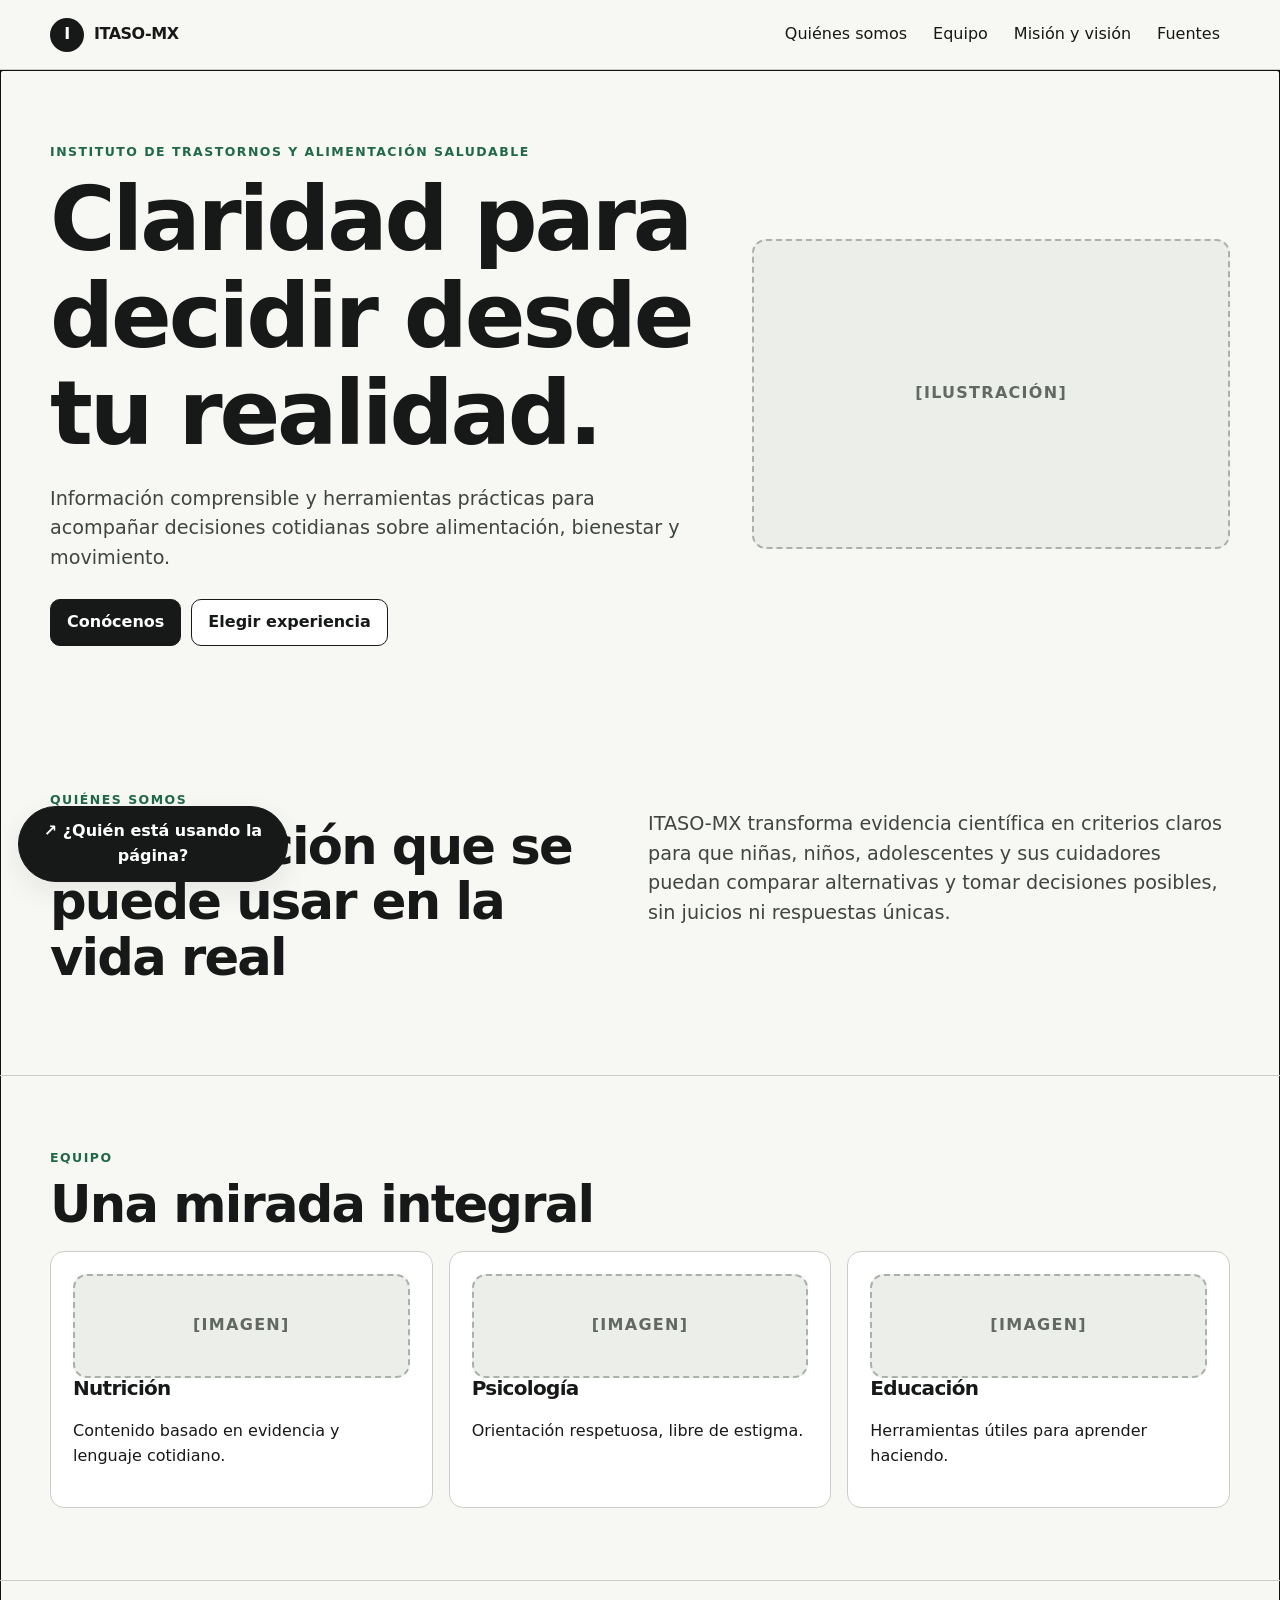
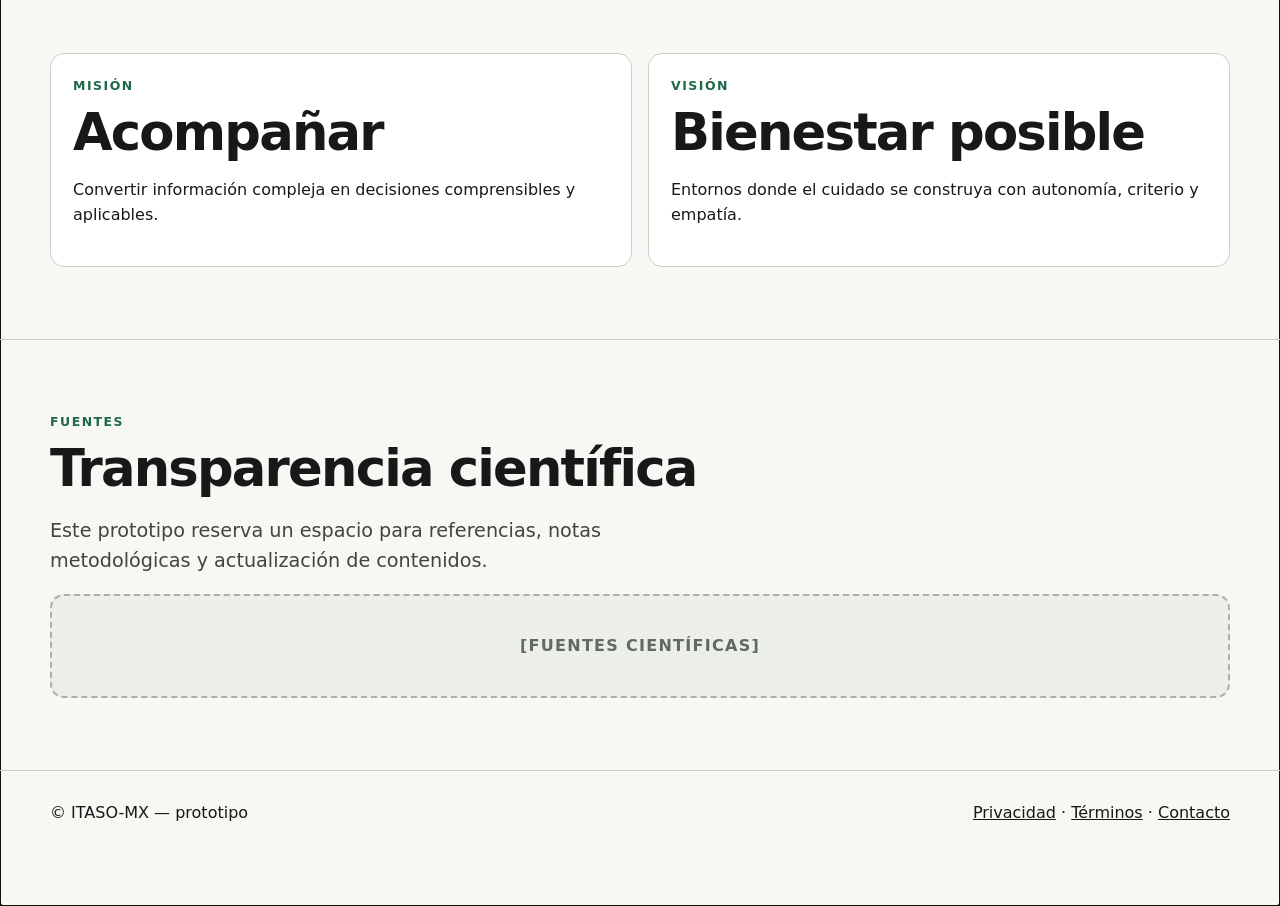
==== index.html @ 1b0219c6 "Add ITASO prototype" ====
<!doctype html>
<html lang="es-MX">
<head>
  <meta charset="utf-8">
  <meta name="viewport" content="width=device-width, initial-scale=1">
  <meta name="description" content="Prototipo funcional ITASO-MX: claridad para decidir desde tu realidad.">
  <title>ITASO-MX | Prototipo funcional</title>
  <link rel="stylesheet" href="css/styles.css">
</head>
<body>
  <a class="skip-link" href="#app">Saltar al contenido</a>
  <header class="site-header">
    <a class="brand" href="#/inicio" aria-label="ITASO-MX, ir al inicio"><span class="brand-mark">I</span> ITASO-MX</a>
    <nav id="global-nav" aria-label="Navegación principal"></nav>
  </header>

  <main id="app" tabindex="-1" aria-live="polite"></main>

  <button id="audience-trigger" class="audience-trigger" type="button">
    <span aria-hidden="true">↗</span> ¿Quién está usando la página?
  </button>

  <div id="audience-modal" class="modal" aria-hidden="true">
    <div class="modal-backdrop" data-close-modal></div>
    <section class="modal-panel" role="dialog" aria-modal="true" aria-labelledby="audience-title">
      <button class="icon-button modal-close" type="button" data-close-modal aria-label="Cerrar">×</button>
      <p class="eyebrow">Elige tu experiencia</p>
      <h2 id="audience-title">¿Quién está usando la página?</h2>
      <p class="muted">Puedes cambiar de perfil en cualquier momento.</p>
      <div class="audience-grid">
        <article class="choice-card">
          <span class="placeholder mini" aria-hidden="true">[PERSONAJE]</span>
          <h3>Niñas, niños y adolescentes</h3>
          <p>Aprende, juega y avanza a tu ritmo.</p>
          <button class="button primary" data-profile="nna" type="button">Entrar</button>
        </article>
        <article class="choice-card">
          <span class="placeholder mini" aria-hidden="true">[IMAGEN]</span>
          <h3>Cuidadores</h3>
          <p>Compara opciones y encuentra criterios útiles.</p>
          <button class="button primary" data-profile="caregiver" type="button">Continuar</button>
        </article>
      </div>
    </section>
  </div>

  <div id="toast-region" class="toast-region" aria-live="assertive" aria-atomic="true"></div>
  <script src="js/data.js"></script>
  <script src="js/storage.js"></script>
  <script src="js/router.js"></script>
  <script src="js/app.js"></script>
</body>
</html>
---- css/styles.css ----
:root {
  --ink: #171918; --muted: #626864; --paper: #f7f7f3; --white: #fff;
  --line: #c9cec9; --soft: #ecefe9; --accent: #1f6848; --accent-soft: #dcecdf;
  --nna: #7554a6; --nna-soft: #ece5f5; --danger: #963c35;
  --radius: 14px; --shadow: 0 10px 28px rgba(23,25,24,.08); --max: 1180px;
}
* { box-sizing: border-box; }
html { scroll-behavior: smooth; }
body { margin: 0; color: var(--ink); background: var(--paper); font: 16px/1.55 system-ui, -apple-system, BlinkMacSystemFont, "Segoe UI", sans-serif; }
button, input, select { font: inherit; }
button, a { -webkit-tap-highlight-color: transparent; }
a { color: inherit; }
button:focus-visible, a:focus-visible, input:focus-visible, select:focus-visible { outline: 3px solid #ffbf47; outline-offset: 3px; }
.skip-link { position: fixed; z-index: 100; top: 8px; left: 8px; padding: 10px; background: var(--ink); color: white; transform: translateY(-150%); }
.skip-link:focus { transform: none; }
.site-header { position: sticky; top: 0; z-index: 30; display: flex; align-items: center; justify-content: space-between; gap: 18px; min-height: 70px; padding: 10px max(24px, calc((100% - var(--max))/2)); background: rgba(247,247,243,.96); border-bottom: 1px solid var(--line); }
.brand { display: inline-flex; gap: 10px; align-items: center; font-weight: 850; text-decoration: none; letter-spacing: -.03em; }
.brand-mark { display: grid; place-items: center; width: 34px; height: 34px; background: var(--ink); color: white; border-radius: 50%; }
nav { display: flex; flex-wrap: wrap; align-items: center; justify-content: flex-end; gap: 6px; }
nav a, nav button { border: 0; background: transparent; padding: 8px 10px; border-radius: 8px; text-decoration: none; cursor: pointer; }
nav a:hover, nav button:hover { background: var(--soft); }
main { min-height: calc(100vh - 70px); }
.page { animation: enter .22s ease-out both; }
.container { width: min(calc(100% - 40px), var(--max)); margin-inline: auto; }
.narrow { width: min(calc(100% - 40px), 780px); margin-inline: auto; }
.section { padding: 72px 0; border-bottom: 1px solid var(--line); }
.section.compact { padding: 34px 0; }
.hero { display: grid; grid-template-columns: 1.15fr .85fr; gap: 56px; align-items: center; min-height: 610px; padding: 72px 0; }
.eyebrow { margin: 0 0 10px; color: var(--accent); font-size: .78rem; font-weight: 800; letter-spacing: .12em; text-transform: uppercase; }
h1, h2, h3 { margin-top: 0; line-height: 1.08; letter-spacing: -.035em; }
h1 { margin-bottom: 22px; font-size: clamp(2.65rem, 7vw, 5.6rem); }
h2 { margin-bottom: 18px; font-size: clamp(2rem, 4vw, 3.25rem); }
h3 { font-size: 1.25rem; }
.lead { max-width: 680px; color: #3f4541; font-size: 1.2rem; }
.muted { color: var(--muted); }
.button-row { display: flex; flex-wrap: wrap; gap: 10px; margin-top: 26px; }
.button { display: inline-flex; min-height: 44px; align-items: center; justify-content: center; gap: 8px; padding: 10px 16px; border: 1px solid var(--ink); border-radius: 10px; background: var(--white); color: var(--ink); font-weight: 750; text-decoration: none; cursor: pointer; transition: transform .18s ease, border-color .18s ease, background .18s ease; }
.button:hover { transform: translateY(-2px); }
.button.primary { background: var(--ink); color: white; }
.button.accent { border-color: var(--accent); background: var(--accent); color: white; }
.button.danger { color: var(--danger); border-color: var(--danger); }
.placeholder { display: grid; min-height: 310px; place-items: center; padding: 20px; border: 2px dashed #aab0aa; border-radius: var(--radius); background: var(--soft); color: var(--muted); font-weight: 800; letter-spacing: .08em; }
.placeholder.mini { min-height: 104px; }
.grid { display: grid; grid-template-columns: repeat(3, 1fr); gap: 16px; }
.grid.two { grid-template-columns: repeat(2, 1fr); }
.grid.four { grid-template-columns: repeat(4, 1fr); }
.card, .choice-card { padding: 22px; border: 1px solid var(--line); border-radius: var(--radius); background: var(--white); transition: transform .2s ease, border-color .2s ease; }
.card:hover, .choice-card:hover { transform: translateY(-3px); border-color: var(--ink); }
.action-card { min-height: 170px; text-align: left; cursor: pointer; }
.action-card .arrow { display: block; margin-top: 28px; font-size: 1.4rem; }
.choice-card.selected { border: 2px solid var(--accent); background: var(--accent-soft); animation: select .24s ease; }
.choice-card.selected::after { content: "✓ Seleccionado"; display: block; margin-top: 12px; color: var(--accent); font-weight: 800; }
.nna-shell { --accent: var(--nna); --accent-soft: var(--nna-soft); }
.page-head { padding: 52px 0 24px; }
.breadcrumb { margin: 0 0 18px; color: var(--muted); font-size: .92rem; }
.progress { height: 10px; overflow: hidden; border-radius: 999px; background: var(--soft); }
.progress > span { display: block; height: 100%; background: var(--accent); transition: width .3s ease; }
.form-group { margin: 24px 0; }
.form-group > label, .form-label { display: block; margin-bottom: 8px; font-weight: 800; }
input[type="text"], select { width: 100%; min-height: 48px; padding: 10px 12px; border: 1px solid #969d97; border-radius: 8px; background: white; }
.option-grid { display: grid; grid-template-columns: repeat(4, 1fr); gap: 10px; }
.option { min-height: 64px; padding: 12px; border: 1px solid var(--line); border-radius: 10px; background: white; cursor: pointer; }
.option[aria-pressed="true"] { border: 2px solid var(--accent); background: var(--accent-soft); font-weight: 800; animation: select .24s ease; }
.check-list { display: grid; gap: 10px; }
.check { display: flex; gap: 10px; align-items: center; padding: 12px; border: 1px solid var(--line); border-radius: 9px; background: white; }
.split { display: grid; grid-template-columns: 1fr auto 1fr; gap: 18px; align-items: end; }
.versus { padding-bottom: 15px; font-weight: 900; }
.table-wrap { overflow-x: auto; margin-top: 24px; }
table { width: 100%; border-collapse: collapse; background: white; }
th, td { padding: 14px; border: 1px solid var(--line); text-align: left; }
th { background: var(--soft); }
.result { margin-top: 26px; padding: 22px; border-left: 5px solid var(--accent); background: var(--accent-soft); }
.tag { display: inline-block; margin: 0 5px 5px 0; padding: 4px 8px; border-radius: 999px; background: var(--soft); font-size: .82rem; }
.site-footer { display: flex; flex-wrap: wrap; justify-content: space-between; gap: 16px; padding: 30px 0 80px; }
.audience-trigger { position: fixed; z-index: 25; bottom: 18px; left: 18px; max-width: 270px; padding: 12px 16px; border: 1px solid var(--ink); border-radius: 999px; background: var(--ink); color: white; font-weight: 800; cursor: pointer; animation: float 3.4s ease-in-out infinite; box-shadow: var(--shadow); }
.modal { position: fixed; z-index: 80; inset: 0; display: none; place-items: center; padding: 20px; }
.modal.open { display: grid; animation: fade .18s ease both; }
.modal.closing { display: grid; animation: fade .18s reverse both; }
.modal-backdrop { position: absolute; inset: 0; background: rgba(10,12,11,.64); }
.modal-panel { position: relative; width: min(760px, 100%); max-height: 90vh; overflow-y: auto; padding: 34px; border-radius: 18px; background: var(--paper); box-shadow: var(--shadow); animation: modal-in .22s ease both; }
.modal-close { position: absolute; top: 14px; right: 14px; }
.icon-button { width: 42px; height: 42px; border: 1px solid var(--line); border-radius: 50%; background: white; font-size: 1.6rem; cursor: pointer; }
.audience-grid { display: grid; grid-template-columns: 1fr 1fr; gap: 16px; margin-top: 24px; }
.toast-region { position: fixed; z-index: 100; right: 18px; bottom: 18px; display: grid; gap: 8px; width: min(360px, calc(100% - 36px)); }
.toast { padding: 16px 18px; border: 1px solid var(--ink); border-radius: 12px; background: var(--ink); color: white; box-shadow: var(--shadow); animation: toast-in .35s ease both; }
.empty { padding: 34px; border: 1px dashed var(--line); border-radius: var(--radius); text-align: center; }
.sound-toggle { white-space: nowrap; }
@keyframes enter { from { opacity: 0; transform: translateY(8px); } }
@keyframes fade { from { opacity: 0; } to { opacity: 1; } }
@keyframes modal-in { from { opacity: 0; transform: scale(.97) translateY(8px); } }
@keyframes float { 50% { transform: translateY(-4px); } }
@keyframes select { 50% { transform: scale(1.025); } }
@keyframes toast-in { from { opacity: 0; transform: scale(.96) translateY(8px); } }
@media (max-width: 820px) {
  .site-header { align-items: flex-start; padding-inline: 20px; }
  nav { font-size: .9rem; }
  .hero { grid-template-columns: 1fr; gap: 26px; min-height: auto; }
  .grid, .grid.four { grid-template-columns: repeat(2, 1fr); }
  .option-grid { grid-template-columns: repeat(2, 1fr); }
}
@media (max-width: 560px) {
  .site-header { position: static; display: block; }
  nav { justify-content: flex-start; margin-top: 8px; }
  .section { padding: 48px 0; }
  .grid, .grid.two, .grid.four, .audience-grid, .option-grid, .split { grid-template-columns: 1fr; }
  .versus { padding: 0; text-align: center; }
  .modal-panel { padding: 28px 20px; }
  .audience-trigger { right: 14px; bottom: 14px; left: 14px; max-width: none; }
  h1 { font-size: 2.7rem; }
}
@media (prefers-reduced-motion: reduce) {
  html { scroll-behavior: auto; }
  *, *::before, *::after { animation-duration: .01ms !important; animation-iteration-count: 1 !important; transition-duration: .01ms !important; }
}
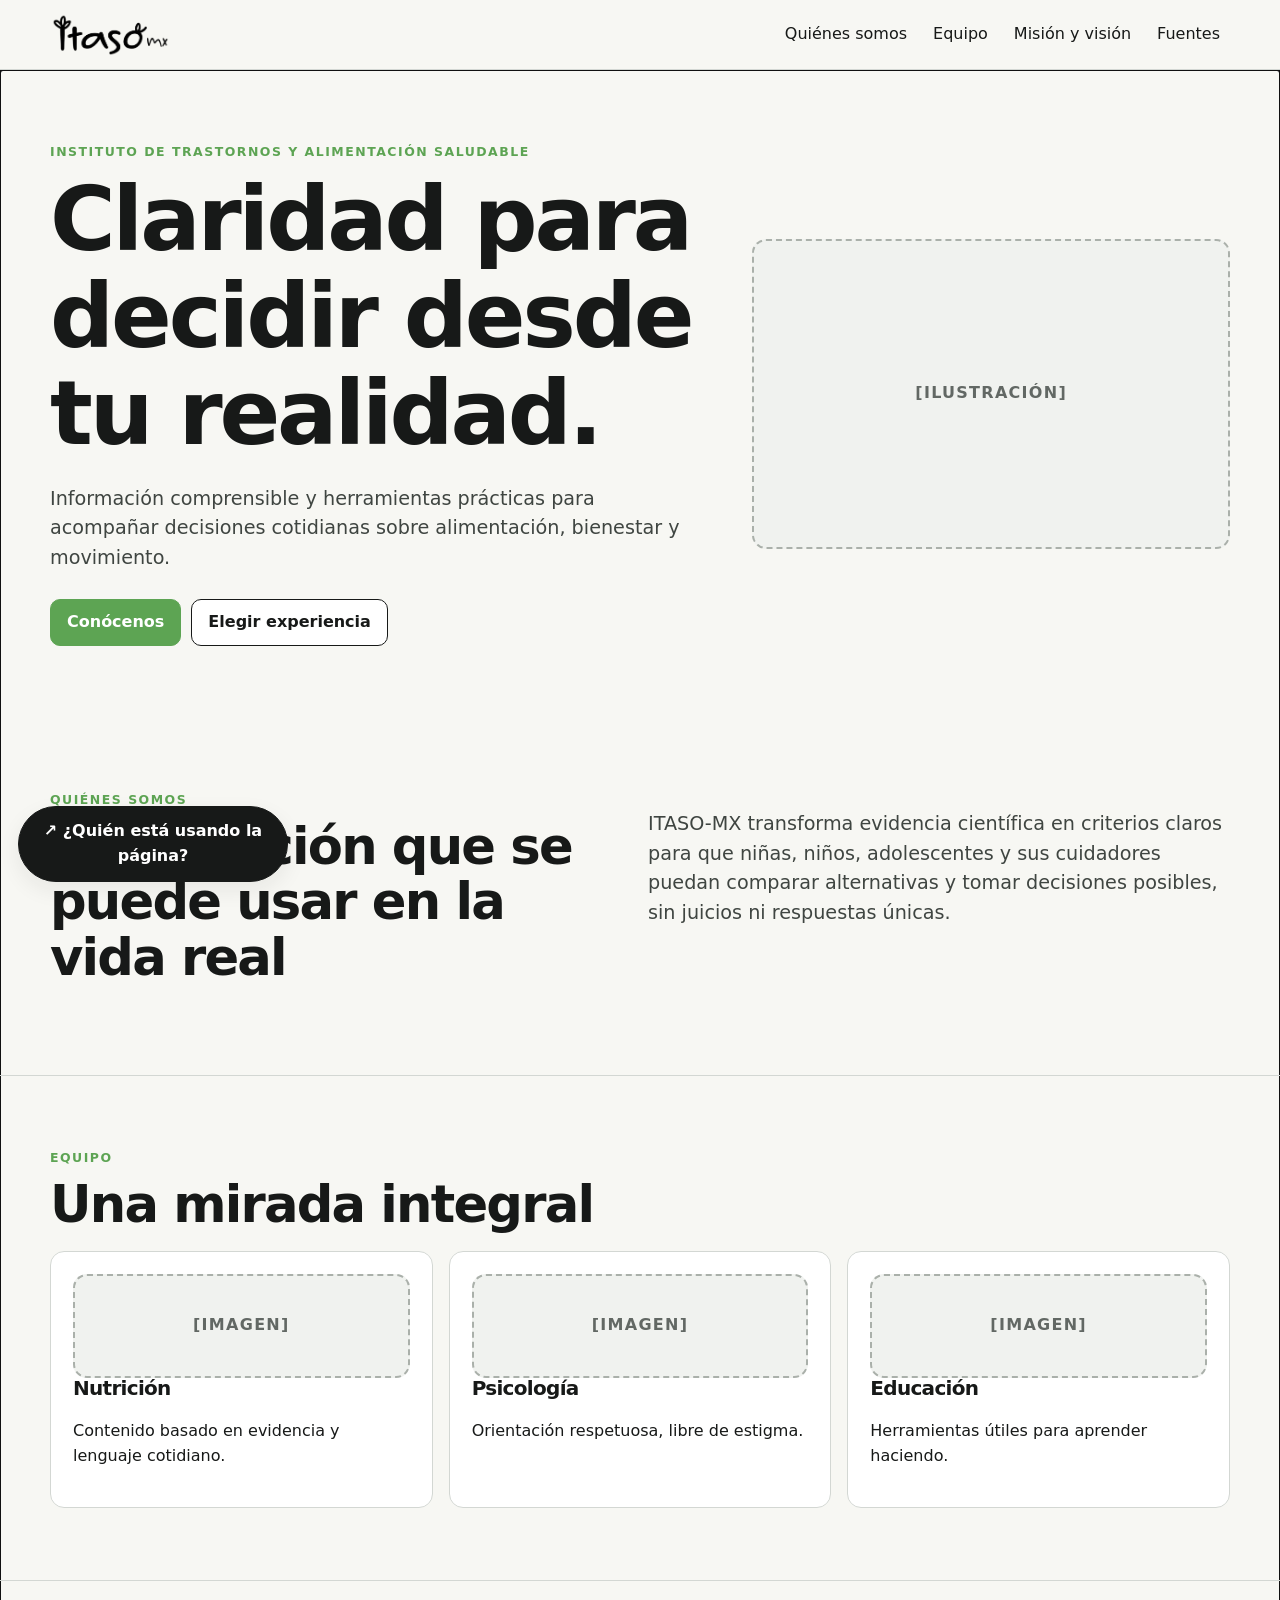
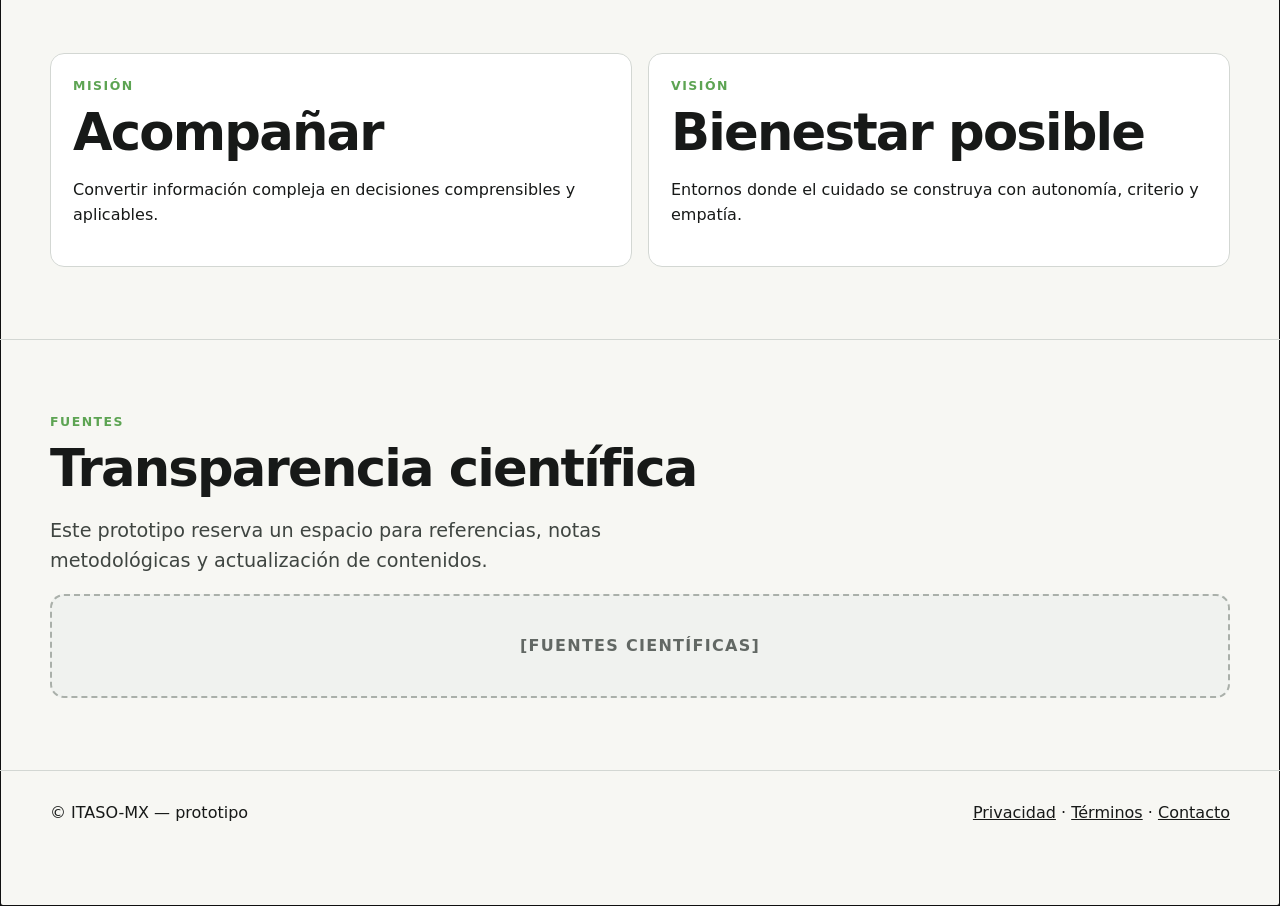
==== commit cbadc504: "Update ITASO prototype interface" ====
--- a/index.html
+++ b/index.html
@@ -10,7 +10,9 @@
 <body>
   <a class="skip-link" href="#app">Saltar al contenido</a>
   <header class="site-header">
-    <a class="brand" href="#/inicio" aria-label="ITASO-MX, ir al inicio"><span class="brand-mark">I</span> ITASO-MX</a>
+    <a class="brand" href="#/inicio" aria-label="ITASO-MX, ir al inicio">
+      <img class="brand-logo" src="logos/itaso-byw.png" alt="ITASO-MX">
+    </a>
     <nav id="global-nav" aria-label="Navegación principal"></nav>
   </header>
 
--- a/css/styles.css
+++ b/css/styles.css
@@ -1,8 +1,15 @@
 :root {
   --ink: #171918; --muted: #626864; --paper: #f7f7f3; --white: #fff;
-  --line: #c9cec9; --soft: #ecefe9; --accent: #1f6848; --accent-soft: #dcecdf;
-  --nna: #7554a6; --nna-soft: #ece5f5; --danger: #963c35;
-  --radius: 14px; --shadow: 0 10px 28px rgba(23,25,24,.08); --max: 1180px;
+  --line: #d3d7d3; --soft: #f0f2ef;
+  --itaso-orange: #E3A954; --itaso-orange-soft: #fcf7ee;
+  --itaso-green: #5DA453; --itaso-green-soft: #f1f8f0;
+  --itaso-blue: #66B8E6; --itaso-blue-soft: #f1f9fd;
+  --itaso-yellow: #F4D84F; --itaso-yellow-soft: #fffced;
+  --itaso-red: #AD343E; --itaso-red-soft: #fbf1f2;
+  --itaso-light-green: #98BB4F; --itaso-light-green-soft: #f6f9ee;
+  --accent: var(--itaso-green); --accent-soft: var(--itaso-green-soft);
+  --nna: var(--itaso-blue); --nna-soft: var(--itaso-blue-soft); --danger: var(--itaso-red);
+  --radius: 14px; --shadow: 0 8px 22px rgba(23,25,24,.07); --max: 1180px;
 }
 * { box-sizing: border-box; }
 html { scroll-behavior: smooth; }
@@ -10,15 +17,15 @@
 button, input, select { font: inherit; }
 button, a { -webkit-tap-highlight-color: transparent; }
 a { color: inherit; }
-button:focus-visible, a:focus-visible, input:focus-visible, select:focus-visible { outline: 3px solid #ffbf47; outline-offset: 3px; }
+button:focus-visible, a:focus-visible, input:focus-visible, select:focus-visible { outline: 3px solid var(--itaso-yellow); outline-offset: 3px; }
 .skip-link { position: fixed; z-index: 100; top: 8px; left: 8px; padding: 10px; background: var(--ink); color: white; transform: translateY(-150%); }
 .skip-link:focus { transform: none; }
 .site-header { position: sticky; top: 0; z-index: 30; display: flex; align-items: center; justify-content: space-between; gap: 18px; min-height: 70px; padding: 10px max(24px, calc((100% - var(--max))/2)); background: rgba(247,247,243,.96); border-bottom: 1px solid var(--line); }
-.brand { display: inline-flex; gap: 10px; align-items: center; font-weight: 850; text-decoration: none; letter-spacing: -.03em; }
-.brand-mark { display: grid; place-items: center; width: 34px; height: 34px; background: var(--ink); color: white; border-radius: 50%; }
+.brand { display: inline-flex; align-items: center; text-decoration: none; }
+.brand-logo { display: block; width: clamp(112px, 11vw, 154px); height: 46px; object-fit: contain; object-position: left center; }
 nav { display: flex; flex-wrap: wrap; align-items: center; justify-content: flex-end; gap: 6px; }
 nav a, nav button { border: 0; background: transparent; padding: 8px 10px; border-radius: 8px; text-decoration: none; cursor: pointer; }
-nav a:hover, nav button:hover { background: var(--soft); }
+nav a:hover, nav button:hover { background: var(--itaso-green-soft); color: #32632d; }
 main { min-height: calc(100vh - 70px); }
 .page { animation: enter .22s ease-out both; }
 .container { width: min(calc(100% - 40px), var(--max)); margin-inline: auto; }
@@ -35,8 +42,9 @@
 .muted { color: var(--muted); }
 .button-row { display: flex; flex-wrap: wrap; gap: 10px; margin-top: 26px; }
 .button { display: inline-flex; min-height: 44px; align-items: center; justify-content: center; gap: 8px; padding: 10px 16px; border: 1px solid var(--ink); border-radius: 10px; background: var(--white); color: var(--ink); font-weight: 750; text-decoration: none; cursor: pointer; transition: transform .18s ease, border-color .18s ease, background .18s ease; }
-.button:hover { transform: translateY(-2px); }
-.button.primary { background: var(--ink); color: white; }
+.button:hover { transform: translateY(-2px); border-color: var(--itaso-green); background: var(--itaso-green-soft); }
+.button.primary { border-color: var(--itaso-green); background: var(--itaso-green); color: white; }
+.button.primary:hover { border-color: #498842; background: #498842; }
 .button.accent { border-color: var(--accent); background: var(--accent); color: white; }
 .button.danger { color: var(--danger); border-color: var(--danger); }
 .placeholder { display: grid; min-height: 310px; place-items: center; padding: 20px; border: 2px dashed #aab0aa; border-radius: var(--radius); background: var(--soft); color: var(--muted); font-weight: 800; letter-spacing: .08em; }
@@ -44,13 +52,17 @@
 .grid { display: grid; grid-template-columns: repeat(3, 1fr); gap: 16px; }
 .grid.two { grid-template-columns: repeat(2, 1fr); }
 .grid.four { grid-template-columns: repeat(4, 1fr); }
-.card, .choice-card { padding: 22px; border: 1px solid var(--line); border-radius: var(--radius); background: var(--white); transition: transform .2s ease, border-color .2s ease; }
-.card:hover, .choice-card:hover { transform: translateY(-3px); border-color: var(--ink); }
+.card, .choice-card { padding: 22px; border: 1px solid var(--line); border-radius: var(--radius); background: var(--white); transition: transform .2s ease, border-color .2s ease, background .2s ease; }
+.card:hover, .choice-card:hover { transform: translateY(-2px); border-color: var(--itaso-green); background: var(--itaso-green-soft); }
 .action-card { min-height: 170px; text-align: left; cursor: pointer; }
 .action-card .arrow { display: block; margin-top: 28px; font-size: 1.4rem; }
 .choice-card.selected { border: 2px solid var(--accent); background: var(--accent-soft); animation: select .24s ease; }
 .choice-card.selected::after { content: "✓ Seleccionado"; display: block; margin-top: 12px; color: var(--accent); font-weight: 800; }
 .nna-shell { --accent: var(--nna); --accent-soft: var(--nna-soft); }
+.nna-shell .card:hover { border-color: var(--itaso-blue); background: var(--itaso-blue-soft); }
+.nna-shell .action-card:hover .arrow { color: #287eae; }
+.nna-shell .button.primary { border-color: #318bbd; background: #318bbd; }
+.nna-shell .button.primary:hover { border-color: #216f99; background: #216f99; }
 .page-head { padding: 52px 0 24px; }
 .breadcrumb { margin: 0 0 18px; color: var(--muted); font-size: .92rem; }
 .progress { height: 10px; overflow: hidden; border-radius: 999px; background: var(--soft); }
@@ -59,8 +71,10 @@
 .form-group > label, .form-label { display: block; margin-bottom: 8px; font-weight: 800; }
 input[type="text"], select { width: 100%; min-height: 48px; padding: 10px 12px; border: 1px solid #969d97; border-radius: 8px; background: white; }
 .option-grid { display: grid; grid-template-columns: repeat(4, 1fr); gap: 10px; }
-.option { min-height: 64px; padding: 12px; border: 1px solid var(--line); border-radius: 10px; background: white; cursor: pointer; }
+.option { position: relative; min-height: 64px; padding: 12px; border: 1px solid var(--line); border-radius: 10px; background: white; cursor: pointer; transition: transform .18s ease, border-color .18s ease, background .18s ease; }
+.option:hover { transform: translateY(-2px); border-color: var(--accent); background: var(--accent-soft); }
 .option[aria-pressed="true"] { border: 2px solid var(--accent); background: var(--accent-soft); font-weight: 800; animation: select .24s ease; }
+.option[aria-pressed="true"]::after { content: "✓"; position: absolute; top: 6px; right: 8px; color: #287e2e; font-weight: 900; }
 .check-list { display: grid; gap: 10px; }
 .check { display: flex; gap: 10px; align-items: center; padding: 12px; border: 1px solid var(--line); border-radius: 9px; background: white; }
 .split { display: grid; grid-template-columns: 1fr auto 1fr; gap: 18px; align-items: end; }
@@ -85,6 +99,58 @@
 .toast { padding: 16px 18px; border: 1px solid var(--ink); border-radius: 12px; background: var(--ink); color: white; box-shadow: var(--shadow); animation: toast-in .35s ease both; }
 .empty { padding: 34px; border: 1px dashed var(--line); border-radius: var(--radius); text-align: center; }
 .sound-toggle { white-space: nowrap; }
+.avatar-editor { display: grid; grid-template-columns: minmax(360px, .9fr) minmax(480px, 1.1fr); gap: 24px; align-items: start; }
+.avatar-stage, .avatar-controls { border: 1px solid var(--line); border-radius: 18px; background: var(--white); }
+.avatar-stage { position: sticky; top: 94px; min-height: 620px; padding: 26px; }
+.avatar-controls { padding: 28px; }
+.avatar-stage-head { display: flex; justify-content: space-between; gap: 12px; align-items: start; }
+.live-badge { padding: 6px 10px; border-radius: 999px; background: var(--itaso-blue-soft); color: #287eae; font-size: .78rem; font-weight: 800; }
+.avatar-preview { display: grid; min-height: 430px; place-items: center; margin-top: 14px; overflow: hidden; border: 1px dashed var(--line); border-radius: 16px; background: #fbfcfb; }
+.avatar-svg { width: min(90%, 390px); height: auto; overflow: visible; filter: drop-shadow(0 5px 5px rgba(23,25,24,.08)); }
+.avatar-body { stroke: #27232a; stroke-width: 5; }
+.avatar-svg.color-green .avatar-body { fill: var(--itaso-green); }
+.avatar-svg.color-blue .avatar-body { fill: var(--itaso-blue); }
+.avatar-svg.color-yellow .avatar-body { fill: var(--itaso-yellow); }
+.avatar-svg.color-red .avatar-body { fill: var(--itaso-red); }
+.avatar-svg.color-orange .avatar-body { fill: var(--itaso-orange); }
+.avatar-eyes { fill: #252127; stroke: #252127; }
+.avatar-eyes .eye-glint { fill: white; stroke: none; }
+.avatar-mouth { fill: none; stroke: #252127; stroke-width: 6; stroke-linecap: round; stroke-linejoin: round; }
+.avatar-limbs { fill: white; stroke: #27232a; stroke-width: 6; stroke-linecap: round; stroke-linejoin: round; }
+.avatar-accessory, .avatar-back { fill: var(--itaso-orange); stroke: #27232a; stroke-width: 5; stroke-linecap: round; stroke-linejoin: round; }
+.avatar-accessory .outline-only, .avatar-accessory.accessory-glasses { fill: none; }
+.avatar-hint { margin: 14px 0 0; color: var(--muted); text-align: center; font-size: .9rem; }
+.avatar-tabs { display: grid; grid-template-columns: repeat(3, 1fr); gap: 8px; margin: 20px 0 16px; }
+.avatar-tab { min-height: 46px; padding: 9px; border: 1px solid var(--line); border-radius: 9px; background: white; color: var(--ink); font-weight: 800; cursor: pointer; transition: transform .18s ease, border-color .18s ease, background .18s ease, color .18s ease; }
+.avatar-tab[data-avatar-category="body"] { --category: var(--itaso-blue); --category-soft: var(--itaso-blue-soft); }
+.avatar-tab[data-avatar-category="color"] { --category: var(--itaso-yellow); --category-soft: var(--itaso-yellow-soft); }
+.avatar-tab[data-avatar-category="eyes"] { --category: var(--itaso-green); --category-soft: var(--itaso-green-soft); }
+.avatar-tab[data-avatar-category="expression"] { --category: var(--itaso-orange); --category-soft: var(--itaso-orange-soft); }
+.avatar-tab[data-avatar-category="accessory"] { --category: var(--itaso-red); --category-soft: var(--itaso-red-soft); }
+.avatar-tab:hover { transform: translateY(-2px); border-color: var(--category); background: var(--category-soft); }
+.avatar-tab[aria-selected="true"] { border: 2px solid var(--category); background: var(--category-soft); color: var(--ink); }
+.avatar-option-panels { min-height: 210px; padding: 14px; border: 1px solid var(--line); border-radius: 12px; background: #faf9fa; }
+.avatar-options { --category: var(--itaso-blue); --category-soft: var(--itaso-blue-soft); display: grid; grid-template-columns: repeat(3, 1fr); gap: 10px; }
+.avatar-options[data-avatar-panel="color"] { --category: var(--itaso-yellow); --category-soft: var(--itaso-yellow-soft); }
+.avatar-options[data-avatar-panel="eyes"] { --category: var(--itaso-green); --category-soft: var(--itaso-green-soft); }
+.avatar-options[data-avatar-panel="expression"] { --category: var(--itaso-orange); --category-soft: var(--itaso-orange-soft); }
+.avatar-options[data-avatar-panel="accessory"] { --category: var(--itaso-red); --category-soft: var(--itaso-red-soft); }
+.avatar-options[hidden] { display: none; }
+.avatar-option { position: relative; display: grid; min-height: 82px; place-items: center; gap: 5px; padding: 10px; border: 1px solid var(--line); border-radius: 10px; background: white; color: var(--ink); cursor: pointer; transition: transform .18s ease, border-color .18s ease, background .18s ease; }
+.avatar-option:hover { transform: translateY(-2px); border-color: var(--category); background: var(--category-soft); }
+.avatar-option[aria-pressed="true"] { border: 2px solid var(--category); background: var(--category-soft); color: var(--ink); font-weight: 800; animation: select .22s ease; }
+.avatar-option[aria-pressed="true"]::after { content: "✓"; position: absolute; top: 5px; right: 7px; color: #26372a; font-weight: 900; }
+.option-symbol { display: grid; min-width: 42px; min-height: 30px; place-items: center; font-size: 1.2rem; font-weight: 900; }
+.color-options { grid-template-columns: repeat(5, 1fr); }
+.color-swatch { width: 34px; height: 34px; border: 2px solid #373239; border-radius: 50%; }
+.swatch-green { background: var(--itaso-green); } .swatch-blue { background: var(--itaso-blue); } .swatch-yellow { background: var(--itaso-yellow); } .swatch-red { background: var(--itaso-red); } .swatch-orange { background: var(--itaso-orange); }
+.avatar-details { margin-top: 20px; padding-top: 4px; border-top: 1px solid var(--line); }
+.age-options { display: grid; grid-template-columns: repeat(2, 1fr); gap: 10px; }
+.requirements { min-height: 24px; color: var(--muted); font-size: .88rem; }
+.create-character { width: 100%; min-height: 52px; }
+.create-character:disabled { border-color: #aaa; background: #d5d7d5; color: #6c716d; cursor: not-allowed; transform: none; }
+.avatar-updated { animation: avatar-pop .22s ease; }
+@keyframes avatar-pop { 50% { transform: scale(1.018); } }
 @keyframes enter { from { opacity: 0; transform: translateY(8px); } }
 @keyframes fade { from { opacity: 0; } to { opacity: 1; } }
 @keyframes modal-in { from { opacity: 0; transform: scale(.97) translateY(8px); } }
@@ -97,6 +163,9 @@
   .hero { grid-template-columns: 1fr; gap: 26px; min-height: auto; }
   .grid, .grid.four { grid-template-columns: repeat(2, 1fr); }
   .option-grid { grid-template-columns: repeat(2, 1fr); }
+  .avatar-editor { grid-template-columns: 1fr; }
+  .avatar-stage { position: static; min-height: 0; }
+  .avatar-preview { min-height: 360px; }
 }
 @media (max-width: 560px) {
   .site-header { position: static; display: block; }
@@ -107,6 +176,11 @@
   .modal-panel { padding: 28px 20px; }
   .audience-trigger { right: 14px; bottom: 14px; left: 14px; max-width: none; }
   h1 { font-size: 2.7rem; }
+  .avatar-stage, .avatar-controls { padding: 20px; }
+  .avatar-tabs { grid-template-columns: repeat(2, 1fr); }
+  .avatar-options, .color-options { grid-template-columns: repeat(2, 1fr); }
+  .avatar-option-panels { min-height: 280px; }
+  .avatar-preview { min-height: 320px; }
 }
 @media (prefers-reduced-motion: reduce) {
   html { scroll-behavior: auto; }
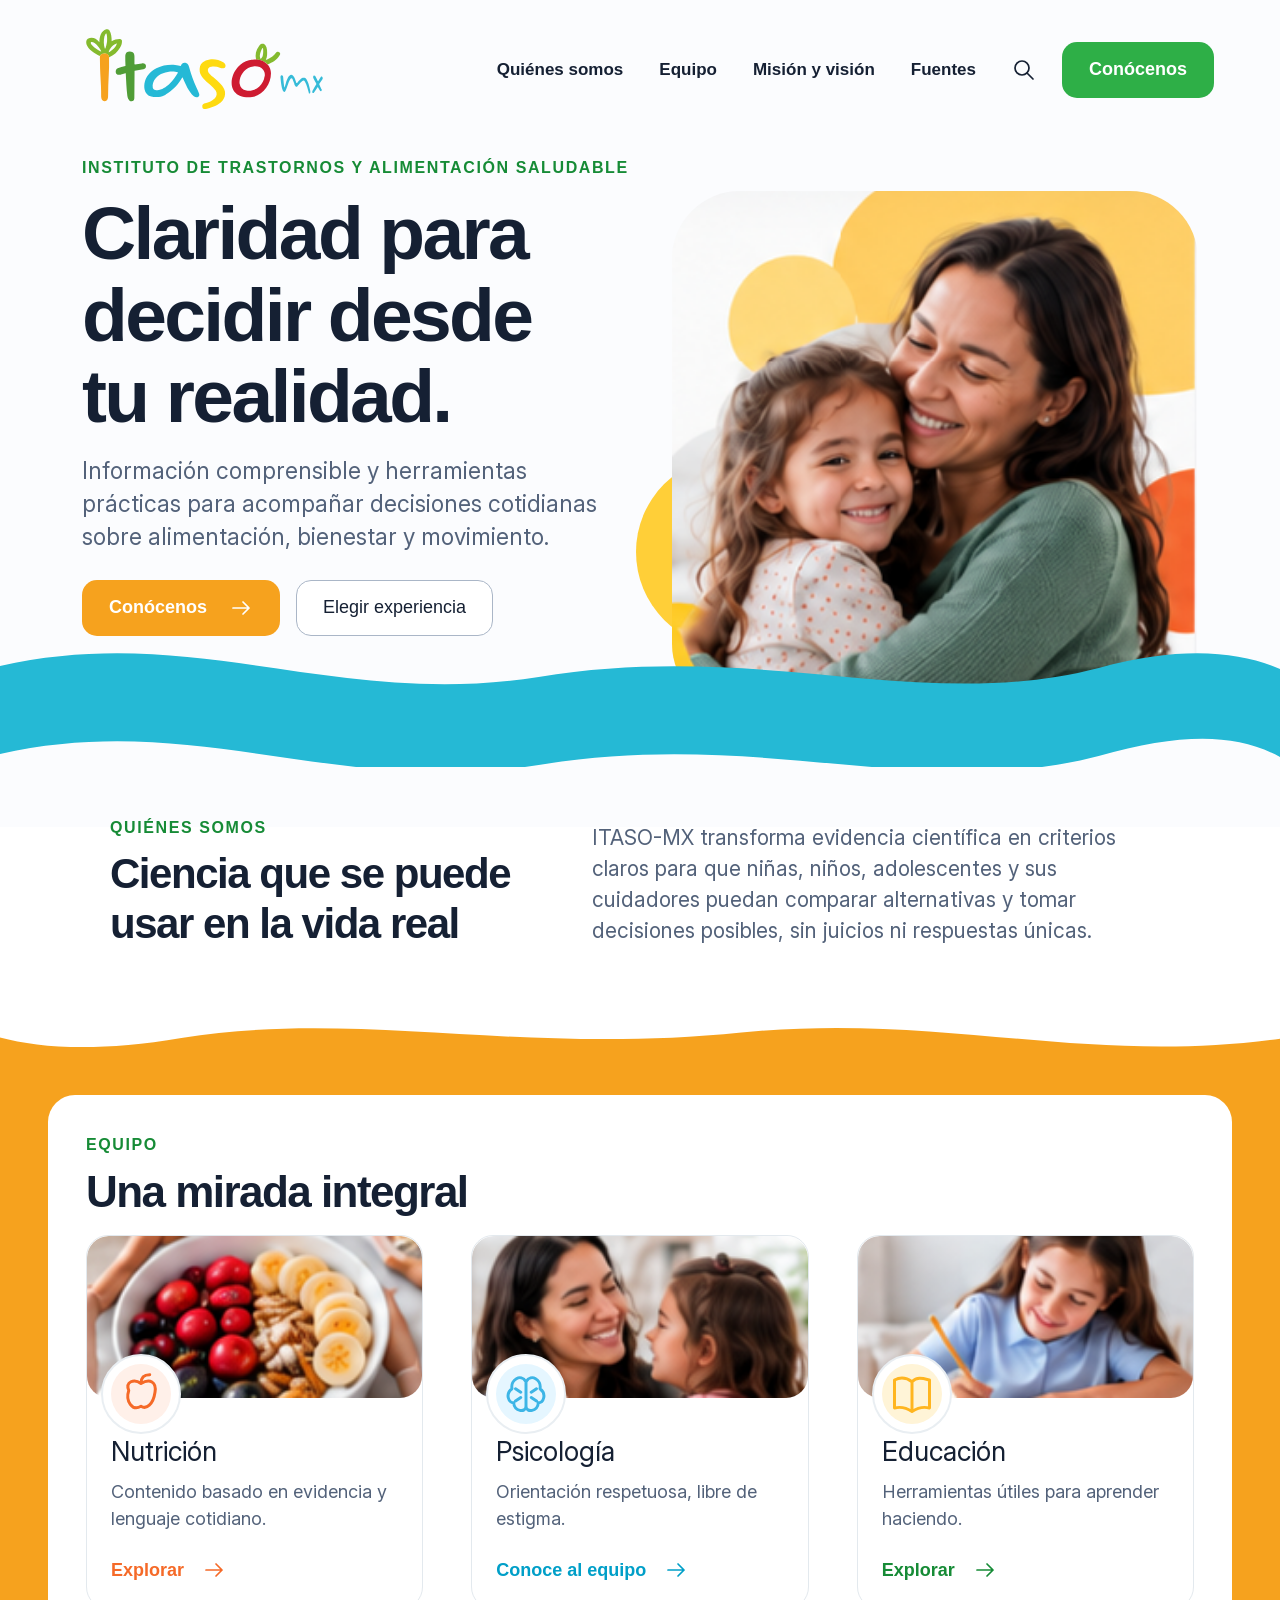
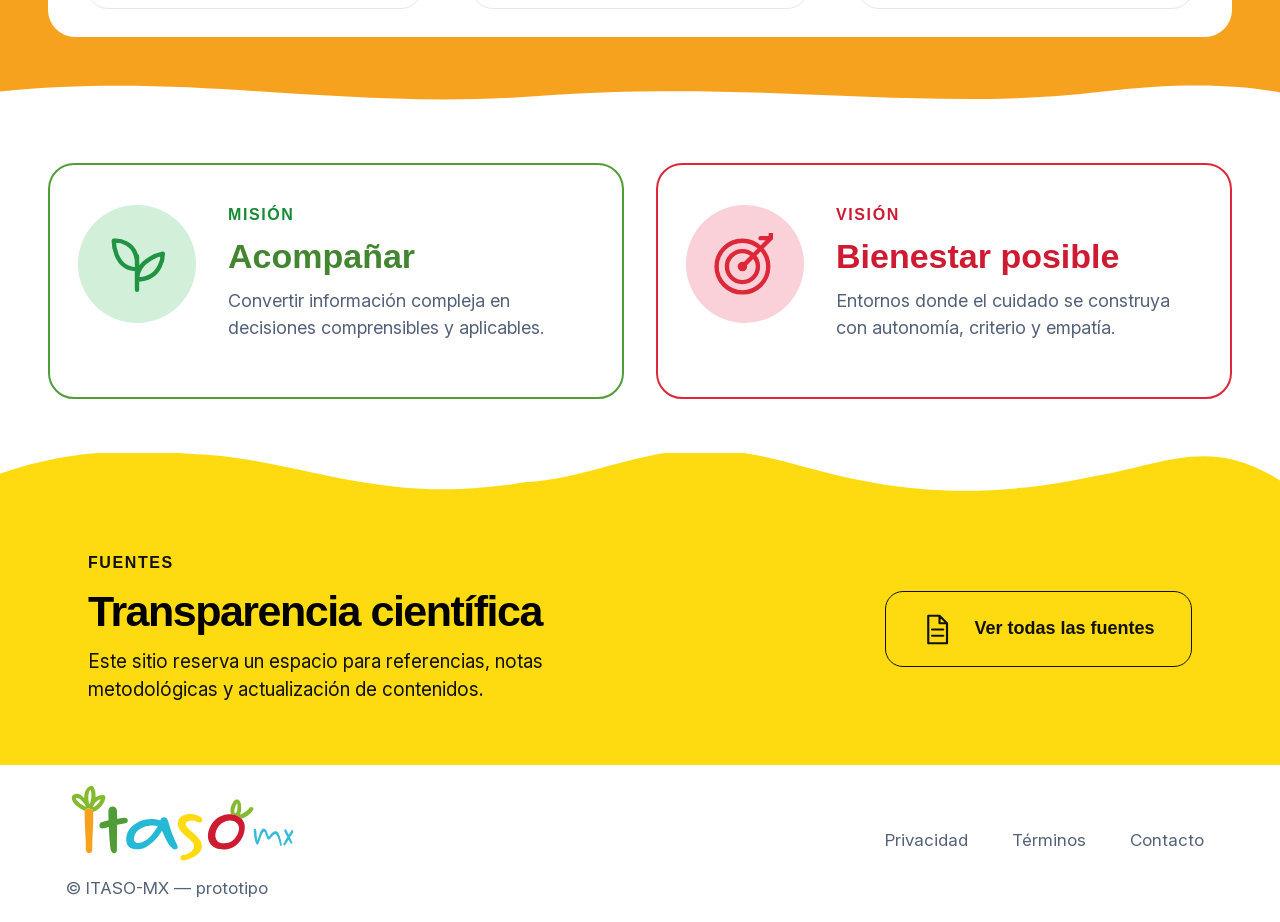
==== commit f0134be0: "Sync latest ITASO prototype updates" ====
--- a/index.html
+++ b/index.html
@@ -6,12 +6,15 @@
   <meta name="description" content="Prototipo funcional ITASO-MX: claridad para decidir desde tu realidad.">
   <title>ITASO-MX | Prototipo funcional</title>
   <link rel="stylesheet" href="css/styles.css">
+  <link rel="stylesheet" href="css/identity.css">
+  <link rel="stylesheet" href="css/landing.css?v=ref4">
+  <link rel="stylesheet" href="css/caregiver-menu.css?v=ref4">
 </head>
 <body>
   <a class="skip-link" href="#app">Saltar al contenido</a>
   <header class="site-header">
     <a class="brand" href="#/inicio" aria-label="ITASO-MX, ir al inicio">
-      <img class="brand-logo" src="logos/itaso-byw.png" alt="ITASO-MX">
+      <img class="brand-logo" src="assets/identity/logo-color.svg" alt="ITASO-MX">
     </a>
     <nav id="global-nav" aria-label="Navegación principal"></nav>
   </header>
@@ -31,13 +34,13 @@
       <p class="muted">Puedes cambiar de perfil en cualquier momento.</p>
       <div class="audience-grid">
         <article class="choice-card">
-          <span class="placeholder mini" aria-hidden="true">[PERSONAJE]</span>
+          <div class="resource-art" aria-hidden="true"><svg class="itaso-icon" viewBox="0 0 24 24" fill="none" stroke="currentColor" stroke-width="1.7"><rect x="3" y="4" width="18" height="16" rx="8"/><path d="M8 10h1m6 0h1m-8 4q4 5 8 0"/></svg></div>
           <h3>Niñas, niños y adolescentes</h3>
           <p>Aprende, juega y avanza a tu ritmo.</p>
           <button class="button primary" data-profile="nna" type="button">Entrar</button>
         </article>
         <article class="choice-card">
-          <span class="placeholder mini" aria-hidden="true">[IMAGEN]</span>
+          <div class="resource-art" aria-hidden="true"><svg class="itaso-icon" viewBox="0 0 24 24" fill="none" stroke="currentColor" stroke-width="1.7"><path d="M20 5c-3-3-6-1-8 1-2-2-5-4-8-1-5 5 2 11 8 15 6-4 13-10 8-15Z"/></svg></div>
           <h3>Cuidadores</h3>
           <p>Compara opciones y encuentra criterios útiles.</p>
           <button class="button primary" data-profile="caregiver" type="button">Continuar</button>
@@ -50,6 +53,9 @@
   <script src="js/data.js"></script>
   <script src="js/storage.js"></script>
   <script src="js/router.js"></script>
+  <script src="js/decision.js"></script>
+  <script src="js/identity.js"></script>
+  <script src="js/landing.js"></script>
   <script src="js/app.js"></script>
 </body>
 </html>
--- a/css/styles.css
+++ b/css/styles.css
@@ -11,6 +11,17 @@
   --nna: var(--itaso-blue); --nna-soft: var(--itaso-blue-soft); --danger: var(--itaso-red);
   --radius: 14px; --shadow: 0 8px 22px rgba(23,25,24,.07); --max: 1180px;
 }
+.decision-surface { max-width: 960px; padding-bottom: 80px; scroll-margin-top: 90px; }
+.decision-surface h2 { font-size: clamp(1.7rem, 4vw, 2.6rem); }
+.decision-foods { display: grid; grid-template-columns: repeat(auto-fit,minmax(220px,1fr)); gap: 10px; margin: 20px 0; }
+.decision-choice { cursor: pointer; margin-bottom: 8px; }
+.decision-choice:has(input:checked) { border-color: var(--itaso-green); background: var(--itaso-green-soft); }
+.decision-choice input { accent-color: #32632d; width: 20px; height: 20px; flex-shrink: 0; }
+.decision-table table { min-width: 600px; table-layout: fixed; }
+.decision-table th, .decision-table td { overflow-wrap: anywhere; vertical-align: top; }
+.decision-table caption { text-align: left; padding: 12px 0; font-weight: 800; }
+.decision-surface fieldset { min-width: 0; }
+.decision-surface input[type="text"] { min-width: 0; }
 * { box-sizing: border-box; }
 html { scroll-behavior: smooth; }
 body { margin: 0; color: var(--ink); background: var(--paper); font: 16px/1.55 system-ui, -apple-system, BlinkMacSystemFont, "Segoe UI", sans-serif; }
@@ -113,10 +124,11 @@
 .avatar-svg.color-yellow .avatar-body { fill: var(--itaso-yellow); }
 .avatar-svg.color-red .avatar-body { fill: var(--itaso-red); }
 .avatar-svg.color-orange .avatar-body { fill: var(--itaso-orange); }
-.avatar-eyes { fill: #252127; stroke: #252127; }
-.avatar-eyes .eye-glint { fill: white; stroke: none; }
-.avatar-mouth { fill: none; stroke: #252127; stroke-width: 6; stroke-linecap: round; stroke-linejoin: round; }
+.avatar-face { fill: #252127; stroke: #252127; }
+.avatar-face .eye-white { fill: white; stroke: none; }
+.avatar-face .face-line { fill: none; stroke: #252127; stroke-width: 7; stroke-linecap: round; stroke-linejoin: round; }
 .avatar-limbs { fill: white; stroke: #27232a; stroke-width: 6; stroke-linecap: round; stroke-linejoin: round; }
+.avatar-leaves { fill: #348143; stroke: #27232a; stroke-width: 4; stroke-linecap: round; stroke-linejoin: round; }
 .avatar-accessory, .avatar-back { fill: var(--itaso-orange); stroke: #27232a; stroke-width: 5; stroke-linecap: round; stroke-linejoin: round; }
 .avatar-accessory .outline-only, .avatar-accessory.accessory-glasses { fill: none; }
 .avatar-hint { margin: 14px 0 0; color: var(--muted); text-align: center; font-size: .9rem; }
@@ -124,7 +136,6 @@
 .avatar-tab { min-height: 46px; padding: 9px; border: 1px solid var(--line); border-radius: 9px; background: white; color: var(--ink); font-weight: 800; cursor: pointer; transition: transform .18s ease, border-color .18s ease, background .18s ease, color .18s ease; }
 .avatar-tab[data-avatar-category="body"] { --category: var(--itaso-blue); --category-soft: var(--itaso-blue-soft); }
 .avatar-tab[data-avatar-category="color"] { --category: var(--itaso-yellow); --category-soft: var(--itaso-yellow-soft); }
-.avatar-tab[data-avatar-category="eyes"] { --category: var(--itaso-green); --category-soft: var(--itaso-green-soft); }
 .avatar-tab[data-avatar-category="expression"] { --category: var(--itaso-orange); --category-soft: var(--itaso-orange-soft); }
 .avatar-tab[data-avatar-category="accessory"] { --category: var(--itaso-red); --category-soft: var(--itaso-red-soft); }
 .avatar-tab:hover { transform: translateY(-2px); border-color: var(--category); background: var(--category-soft); }
@@ -132,8 +143,8 @@
 .avatar-option-panels { min-height: 210px; padding: 14px; border: 1px solid var(--line); border-radius: 12px; background: #faf9fa; }
 .avatar-options { --category: var(--itaso-blue); --category-soft: var(--itaso-blue-soft); display: grid; grid-template-columns: repeat(3, 1fr); gap: 10px; }
 .avatar-options[data-avatar-panel="color"] { --category: var(--itaso-yellow); --category-soft: var(--itaso-yellow-soft); }
-.avatar-options[data-avatar-panel="eyes"] { --category: var(--itaso-green); --category-soft: var(--itaso-green-soft); }
 .avatar-options[data-avatar-panel="expression"] { --category: var(--itaso-orange); --category-soft: var(--itaso-orange-soft); }
+.avatar-options[data-avatar-panel="expression"] { grid-template-columns: repeat(4, 1fr); }
 .avatar-options[data-avatar-panel="accessory"] { --category: var(--itaso-red); --category-soft: var(--itaso-red-soft); }
 .avatar-options[hidden] { display: none; }
 .avatar-option { position: relative; display: grid; min-height: 82px; place-items: center; gap: 5px; padding: 10px; border: 1px solid var(--line); border-radius: 10px; background: white; color: var(--ink); cursor: pointer; transition: transform .18s ease, border-color .18s ease, background .18s ease; }
--- a/css/identity.css
+++ b/css/identity.css
@@ -0,0 +1,111 @@
+/* Source: assets/identity/itaso_landing_editable.svg.
+   Brand values are kept separate from accessible text/button variants. */
+@font-face { font-family:Inter; src:url('../assets/identity/InterVariable.woff2') format('woff2'); font-weight:100 900; font-style:normal; font-display:swap; }
+:root {
+  --itaso-orange:#f6a21e; --itaso-orange-soft:#fff4d7;
+  --itaso-green:#2eaf47; --itaso-green-soft:#eaf8ec;
+  --itaso-blue:#25b9d6; --itaso-blue-soft:#e5f6ff;
+  --itaso-yellow:#ffcf38; --itaso-yellow-soft:#fff8df;
+  --itaso-red:#dc2839; --itaso-red-soft:#fdecf0;
+  --itaso-light-green:#84ba2f; --itaso-light-green-soft:#f2f8e9;
+  --ink:#152033; --muted:#516078; --paper:#fafcfd; --soft:#f2f6f8; --line:#dce3e9;
+  --action:#227843; --action-hover:#195e34; --accent:var(--action);
+  --accent-soft:var(--itaso-green-soft); --radius:22px; --max:1280px;
+  --font-heading:Arial,Helvetica,sans-serif;
+  --font-body:Inter,"Inter 18pt",Arial,sans-serif;
+}
+body { font-family:var(--font-body); }
+h1,h2,h3,.button,nav { font-family:var(--font-heading); }
+h1,h2,h3 { letter-spacing:-.025em; text-wrap:balance; overflow-wrap:anywhere; }
+h1 { font-size:clamp(2.35rem,5.4vw,4.7rem); line-height:1.08; max-width:1050px; }
+h2 { font-size:clamp(1.8rem,3.4vw,2.7rem); line-height:1.15; }
+h3 { line-height:1.25; font-size:1.4rem; }
+p { line-height:1.65; }
+.lead { color:var(--muted); font-size:clamp(1.06rem,1.55vw,1.3rem); }
+.eyebrow { color:var(--action); font-size:.76rem; letter-spacing:.1em; }
+.container { width:min(calc(100% - 64px),var(--max)); }
+.site-header { position:relative; min-height:84px; padding:12px 24px; margin:20px auto 0; width:min(calc(100% - 48px),1344px); background:#fff; border:1px solid #e9eef2; border-radius:24px; }
+.brand-logo { width:150px; height:54px; }
+nav a,nav button { min-height:44px; display:inline-flex; align-items:center; font-size:.94rem; font-weight:700; }
+nav a[aria-current="page"] { color:var(--action); background:var(--itaso-green-soft); }
+.section { border:0; padding:64px 0; }
+.section.compact { padding:36px 0 60px; }
+.page-head { position:relative; padding:48px 0 64px; background:#fff; margin-top:20px; }
+.page-head h1 { font-size:clamp(2.2rem,4.4vw,3.7rem); }
+.page-head .lead { max-width:800px; }
+.breadcrumb { font-size:.85rem; margin-bottom:24px; }
+.breadcrumb a { text-underline-offset:4px; }
+.brand-wave { display:block; width:100%; height:70px; fill:var(--itaso-blue); }
+.wave-soft { fill:var(--paper); height:42px; }
+.page-head .brand-wave { position:absolute; bottom:-1px; }
+.wave-orange { fill:var(--itaso-orange); }
+.button { border:1.4px solid #aab6c7; border-radius:15px; padding:12px 22px; min-height:48px; font-weight:700; color:var(--ink); box-shadow:none; }
+.button.primary,.button.accent { background:var(--action); border-color:var(--action); color:#fff; }
+.button.primary:hover,.button.accent:hover { background:var(--action-hover); border-color:var(--action-hover); }
+.button:disabled { cursor:not-allowed; opacity:.5; transform:none; }
+:is(button,a,input,select,[tabindex]):focus-visible { outline:3px solid #16708a; outline-offset:4px; }
+#app:focus { outline:none; }
+.grid { gap:24px; }
+.grid > *, .avatar-editor > * { min-width:0; }
+.card,.choice-card { padding:28px; border-color:var(--line); border-radius:var(--radius); box-shadow:none; }
+.card p { color:var(--muted); }
+.card:hover,.choice-card:hover { background:#f8fcf9; border-color:var(--action); }
+.action-card { display:flex; flex-direction:column; align-items:flex-start; min-height:245px; }
+.action-card h3 { margin:20px 0 8px; }
+.action-card p { margin:0 0 22px; }
+.action-card .arrow { color:var(--action); margin:auto 0 0; }
+.itaso-icon { width:26px; height:26px; flex-shrink:0; }
+.icon-disc { display:inline-grid; place-items:center; width:54px; height:54px; flex-shrink:0; border-radius:50%; background:var(--itaso-green-soft); color:var(--action); }
+.tone-plate { background:#fff0e9; color:#a74716; }
+.tone-heart { background:var(--itaso-blue-soft); color:#16708a; }
+.tone-book { background:var(--itaso-yellow-soft); color:#8a6108; }
+.nna-shell { --accent:#16708a; --accent-soft:var(--itaso-blue-soft); }
+.nna-shell .icon-disc { color:#16708a; background:var(--itaso-blue-soft); }
+.nna-shell .button.primary { background:#16708a; border-color:#16708a; }
+.nna-shell .button.primary:hover { background:#12586d; border-color:#12586d; }
+.nna-shell .page-head { background:#f2fbfd; }
+.form-group { border:0; padding:0; }
+fieldset.card { border:1px solid var(--line); padding:24px; }
+legend { padding:0 6px; font-weight:700; color:var(--ink); }
+input[type="text"],select { border-color:#aab6c7; border-radius:12px; min-height:50px; }
+.check { padding:16px; min-height:56px; border-radius:14px; }
+.check input { accent-color:var(--action); }
+.decision-surface { max-width:1020px; }
+.decision-table { border:1px solid var(--line); border-radius:16px; }
+.decision-table caption { padding:18px; }
+.decision-table th { background:#f1f7f3; }
+.result { border-left:4px solid var(--accent); border-radius:0 18px 18px 0; }
+.avatar-stage,.avatar-controls { border-radius:24px; }
+.avatar-preview { border:0; background:#f2f9fc; border-radius:22px; }
+.avatar-svg { filter:none; }
+.avatar-option-panels { background:#fafcfd; }
+.avatar-editor { grid-template-columns:minmax(0,.9fr) minmax(0,1.1fr); }
+.avatar-stage { position:static; }
+.tag { background:#f0f6f2; color:#345844; }
+.audience-trigger { background:var(--action); border:0; animation:none; box-shadow:0 3px 12px #15203318; font-size:.86rem; }
+.modal-panel { background:#fff; border-radius:26px; }
+.site-footer { align-items:center; margin-top:30px; border-top:1px solid var(--line); color:var(--muted); padding-bottom:100px; font-size:.9rem; }
+.resource-art { min-height:125px; display:flex; align-items:center; margin-bottom:20px; background:var(--soft); border-radius:16px; padding:24px; }
+.resource-art .itaso-icon { width:45px; height:45px; color:var(--action); }
+@media(max-width:960px) {
+ .avatar-editor { grid-template-columns:1fr; }
+ .avatar-stage { min-height:0; } .avatar-preview { min-height:280px; } .avatar-svg { max-width:280px; }
+ .site-header { flex-wrap:wrap; } nav { justify-content:flex-start; }
+ .grid.four { grid-template-columns:repeat(2,minmax(0,1fr)); }
+}
+@media(max-width:680px) {
+ .container,.narrow { width:calc(100% - 36px); }
+ .site-header { width:calc(100% - 24px); padding:12px 16px; margin-top:12px; border-radius:18px; }
+ .brand-logo { width:120px; height:44px; }
+ nav { gap:2px; } nav a,nav button { padding:8px; font-size:.82rem; }
+ .page-head { padding:28px 0 48px; } .page-head h1 { font-size:2.15rem; }
+ .section { padding:40px 0; } .section.compact { padding:24px 0 40px; }
+ .grid,.grid.two,.grid.four,.audience-grid { grid-template-columns:1fr; gap:16px; }
+ .card,.choice-card { padding:22px; }
+ .action-card { min-height:210px; }
+ .audience-trigger { left:12px; right:auto; bottom:12px; max-width:calc(100% - 24px); }
+ .site-footer { gap:20px; padding-bottom:100px; }
+ .decision-foods { grid-template-columns:1fr; }
+ .avatar-options[data-avatar-panel="expression"] { grid-template-columns:repeat(3,minmax(0,1fr)); }
+ .button-row .button { max-width:100%; }
+}
--- a/css/landing.css
+++ b/css/landing.css
@@ -0,0 +1,176 @@
+/* Artboard 1: itaso_landing_editable2.ai. All rules are landing-scoped.
+   Desktop geometry is based on a 1440px artboard; mobile reflows, not scales. */
+body:has(.landing-page) {
+  --lp-bg:#fff; --lp-ink:#152033; --lp-muted:#53627a; --lp-white:#fff;
+  --lp-green:#2eaf47; --lp-orange:#f6a21e; --lp-blue:#25b9d5;
+  --lp-yellow:#fedb10; --lp-red:#dc2839; --lp-border:#dce3ea;
+  background:#fbfcfe;
+}
+.landing-page { color:var(--lp-ink); background:linear-gradient(#fbfcfe 0 711px,#fff 711px); animation:none; }
+.landing-page h1,.landing-page h2 { font-family:Arial,Helvetica,sans-serif; font-weight:700; letter-spacing:-.035em; text-wrap:initial; margin:0; }
+.landing-page h2 { font-size:42px; line-height:1.2; }
+.landing-page p { margin:0; }
+.lp-container { width:min(calc(100% - 96px),1344px); margin-inline:auto; }
+.lp-eyebrow { color:#168b36; font-family:Arial,sans-serif; font-size:16px; font-weight:700; line-height:1.3; letter-spacing:.1em; text-transform:uppercase; }
+.lp-icon { width:24px; height:24px; flex-shrink:0; }
+/* Header: only the landing's existing global header is restyled. */
+body:has(.landing-page) > .site-header { width:min(calc(100% - 96px),1344px); min-height:116px; margin:0 auto; padding:24px 18px 0 32px; border:0; border-radius:0; background:transparent; flex-wrap:nowrap; position:relative; }
+body:has(.landing-page) > .site-header .brand-logo { width:260px; height:92px; }
+.lp-nav-links { display:flex; align-items:center; gap:16px; }
+.lp-nav-links > a:not(.lp-button),.lp-search-toggle { padding:8px 10px; min-height:44px; font:700 17px/1.2 Arial,sans-serif; border-radius:8px; }
+.lp-nav-links > a { text-decoration:none; }
+.lp-menu-toggle { display:none; }
+.lp-search-toggle { border:0; background:none; color:var(--lp-ink); cursor:pointer; }
+/* Buttons: primary, secondary and text. Accent values are retained; text is darkened where contrast needs it. */
+body:has(.landing-page) .lp-button { display:inline-flex; justify-content:center; align-items:center; gap:22px; min-height:56px; padding:14px 26px; border:1.4px solid transparent; border-radius:15px; font:700 18px/1.3 Arial,sans-serif; cursor:pointer; text-decoration:none; transition:background .18s,border-color .18s,transform .18s; }
+body:has(.landing-page) .lp-button--primary { background:#2eaf47; color:#fff; }
+body:has(.landing-page) .lp-button--primary:hover { background:#23933a; color:#fff; }
+body:has(.landing-page) .lp-button--orange { background:var(--lp-orange); color:#fff; }
+body:has(.landing-page) .lp-button--orange:hover { background:#ffd38b; }
+body:has(.landing-page) .lp-button--secondary { background:#fff; color:var(--lp-ink); border-color:#aab6c7; font-weight:400; }
+body:has(.landing-page) .lp-button--secondary:hover { border-color:#168b36; background:#f1f8f2; }
+body:has(.landing-page) .lp-button:active { transform:translateY(1px); }
+body:has(.landing-page) :is(a,button,input):focus-visible { outline:3px solid #156b88; outline-offset:4px; }
+/* Hero: 82px left origin, 526x521 photo, 75px title at 1440px. */
+.lp-hero { width:min(calc(100% - 164px),1276px); display:grid; grid-template-columns:minmax(0,1fr) 526px; gap:56px; padding-top:42px; min-height:570px; position:relative; }
+.lp-hero .lp-eyebrow { white-space:nowrap; margin-bottom:14px; }
+.lp-hero h1 { font-size:75px; line-height:1.09; }
+.lp-lead { color:var(--lp-muted); font-size:23px; line-height:1.43; max-width:570px; margin-top:17px!important; }
+.lp-actions { display:flex; flex-wrap:wrap; gap:16px; margin-top:26px; }
+.lp-actions .lp-button { min-height:61px; }
+.lp-hero-media { align-self:start; position:relative; margin-top:33px; }
+.lp-hero-media::before { content:""; position:absolute; width:192px; height:192px; background:#ffcf38; border-radius:50%; bottom:64px; left:-36px; }
+.lp-hero-media img { position:relative; display:block; width:100%; height:auto; aspect-ratio:526/521; object-fit:cover; border-radius:68px; }
+/* The waves are present in the Illustrator, with no added ornamental shapes. */
+.lp-wave { width:100%; height:100px; display:block; }
+.lp-blue-band { position:relative; height:116px; margin-top:-61px; z-index:1; background:transparent; }
+.lp-wave--blue { fill:var(--lp-blue); height:90px; }
+.lp-wave--blue-bottom { fill:var(--lp-blue); transform:rotate(180deg); height:70px; margin-top:-44px; }
+.lp-wave--ribbon { fill:var(--lp-blue); height:116px; }
+.lp-about { display:grid; grid-template-columns:420px minmax(0,1fr); align-items:center; gap:62px; max-width:1060px; margin:auto; padding:36px 0 30px; min-height:228px; }
+.lp-about .lp-eyebrow { margin-bottom:10px; }
+.lp-about p:not(.lp-eyebrow) { font-size:21px; line-height:1.48; color:var(--lp-muted); }
+/* Team cards preserve the original photos, cropped ratios and icon positions. */
+.lp-team { position:relative; padding:100px 48px 86px; background:var(--lp-orange); }
+.lp-wave--orange { position:absolute; top:-1px; left:0; fill:var(--lp-bg); transform:rotate(180deg); height:62px; }
+.lp-wave--orange-bottom { position:absolute; bottom:-1px; left:0; fill:var(--lp-bg); height:45px; }
+.lp-team-surface { max-width:1344px; margin:auto; padding:40px 38px 28px; border-radius:27px; background:#fff; }
+.lp-team-surface > h2 { margin:10px 0 16px; font-size:44px; }
+.lp-team-grid { display:grid; grid-template-columns:repeat(3,minmax(0,1fr)); gap:48px; }
+.lp-card { border:1px solid #e3e9ee; border-radius:22px; overflow:hidden; background:#fff; transition:transform .2s,border-color .2s; }
+.lp-card:hover { transform:translateY(-2px); border-color:#aab6c7; }
+.lp-card-photo { width:100%; height:auto; aspect-ratio:390/189; display:block; object-fit:cover; border-radius:22px; }
+.lp-card-content { position:relative; padding:38px 24px 22px; }
+.lp-card-icon { position:absolute; top:-44px; left:14px; width:80px; height:80px; border-radius:50%; background:white; border:2px solid #e9eef2; display:grid; place-items:center; }
+.lp-card-icon::before { content:""; position:absolute; inset:8px; border-radius:50%; background:var(--lp-icon-bg); }
+.lp-card-icon .lp-icon { width:42px; height:42px; position:relative; color:var(--lp-icon-color); }
+.lp-tone-apple { --lp-icon-bg:#fff0e9; --lp-icon-color:#f56a28; --lp-link:#f56a28; }
+.lp-tone-brain { --lp-icon-bg:#e5f6ff; --lp-icon-color:#3db5e6; --lp-link:#009fc8; }
+.lp-tone-book { --lp-icon-bg:#fff4d7; --lp-icon-color:#ffb51f; --lp-link:#168b36; }
+.lp-card h3 { margin:0 0 10px; font-family:Inter,Arial,sans-serif; font-size:27px; font-weight:400; line-height:1.2; letter-spacing:0; }
+.lp-card p { font-size:18px; color:var(--lp-muted); line-height:1.5; min-height:54px; }
+body:has(.landing-page) .lp-button--text { padding:12px 0 0; min-height:44px; border:0; border-radius:0; color:var(--lp-link); background:none; justify-content:flex-start; gap:18px; margin-top:10px; }
+body:has(.landing-page) .lp-button--text:hover { text-decoration:underline; text-underline-offset:4px; }
+/* Mission / vision and sources. */
+.lp-purpose { display:grid; grid-template-columns:1fr 1fr; gap:32px; padding:40px 0 54px; }
+.lp-purpose-card { display:flex; gap:32px; padding:40px 28px; min-height:236px; border:2.5px solid #509d37; border-radius:26px; background:#fff; }
+.lp-purpose-icon { display:grid; place-items:center; flex-shrink:0; width:118px; height:118px; border-radius:50%; color:#209442; background:#d2f0d9; }
+.lp-purpose-icon .lp-icon { width:62px; height:62px; }
+.lp-purpose-card h2 { font-size:34px; color:#438530; margin:10px 0; letter-spacing:0; }
+.lp-purpose-card p:not(.lp-eyebrow) { font-size:18px; line-height:1.5; color:var(--lp-muted); }
+.lp-purpose-card--vision { border-color:var(--lp-red); }
+.lp-purpose-card--vision .lp-eyebrow,.lp-purpose-card--vision h2 { color:#ce1b31; }
+.lp-purpose-card--vision .lp-purpose-icon { color:var(--lp-red); background:#fad1d9; }
+.lp-sources { position:relative; padding:100px 0 60px; background:var(--lp-yellow); }
+.lp-wave--yellow { position:absolute; top:-1px; height:66px; fill:var(--lp-bg); }
+.lp-sources-content { display:flex; justify-content:space-between; align-items:center; gap:36px; padding-inline:40px; }
+.lp-sources .lp-eyebrow { color:#111; }
+.lp-sources h2 { font-size:43px; color:#000; margin:12px 0 10px; }
+.lp-sources p:not(.lp-eyebrow) { font-size:19px; color:#111; line-height:1.5; }
+body:has(.landing-page) .lp-button--source { color:#111; background:transparent; border:1px solid #111; min-height:76px; min-width:307px; border-radius:18px; }
+.lp-button--source .lp-icon { width:30px; height:35px; }
+body:has(.landing-page) .lp-button--source:hover { background:#fff8c5; }
+.lp-footer { display:flex; justify-content:space-between; align-items:center; min-height:152px; padding:16px 18px 20px; color:var(--lp-muted); }
+.lp-footer img { width:260px; height:86px; object-fit:contain; object-position:left; }
+.lp-footer p { font-size:17px; }
+.lp-footer nav { gap:24px; }
+.lp-footer nav a,.lp-footer nav button { font:400 17px/1.4 Inter,Arial,sans-serif; color:var(--lp-muted); }
+/* On the landing the fixed gate is redundant: the visible hero button uses the same unchanged gate handler. */
+body:has(.landing-page) > .audience-trigger { display:none; }
+.lp-dialog { width:min(560px,calc(100% - 32px)); border:1px solid var(--lp-border); border-radius:20px; padding:36px; color:var(--lp-ink); background:#fff; }
+.lp-dialog::backdrop { background:#15203370; }
+.lp-dialog h2 { font-size:28px; margin:12px 0 20px; }
+.lp-dialog p { margin-bottom:22px; color:var(--lp-muted); }
+.lp-dialog-close { position:absolute; top:8px; right:8px; width:44px; height:44px; border:0; background:transparent; font-size:28px; cursor:pointer; }
+.lp-dialog input { display:block; width:100%; margin:10px 0; min-height:48px; padding:12px; border:1px solid #aab6c7; border-radius:8px; font:inherit; }
+#lp-search-results a { display:block; padding:12px 0; color:#176630; }
+/* Tablet: retain hierarchy, allow narrower image and compact navigation. */
+@media(max-width:1199px) {
+ body:has(.landing-page) > .site-header { width:calc(100% - 48px); padding:18px 0 0; min-height:100px; }
+ body:has(.landing-page) > .site-header .brand-logo { width:190px; height:76px; }
+ .lp-nav-links { gap:4px; } .lp-nav-links > a:not(.lp-button) { font-size:14px; padding:8px; }
+ .lp-nav-links .lp-button { font-size:15px!important; padding:12px 16px!important; }
+ .lp-hero { width:calc(100% - 80px); grid-template-columns:1.15fr .85fr; gap:30px; min-height:490px; }
+ .lp-hero h1 { font-size:clamp(44px,5.2vw,64px); } .lp-hero .lp-eyebrow { white-space:normal; font-size:12px; }
+ .lp-lead { font-size:19px; } .lp-hero-media img { border-radius:44px; }
+ .lp-about { width:calc(100% - 100px); grid-template-columns:1fr 1.2fr; gap:32px; }
+ .lp-about h2 { font-size:32px; } .lp-about p:not(.lp-eyebrow) { font-size:18px; }
+ .lp-team { padding-inline:24px; } .lp-team-surface { padding:30px; } .lp-team-grid { gap:24px; }
+ .lp-card h3 { font-size:23px; } .lp-card p { font-size:16px; min-height:72px; }
+ .lp-card-content { padding-inline:20px; } .lp-card-icon { width:68px; height:68px; top:-36px; }
+ .lp-container { width:calc(100% - 48px); }
+ .lp-purpose-card { gap:20px; padding:28px 20px; } .lp-purpose-icon { width:80px; height:80px; } .lp-purpose-icon .lp-icon { width:44px; height:44px; }
+ .lp-purpose-card h2 { font-size:28px; } .lp-purpose-card p:not(.lp-eyebrow) { font-size:16px; }
+ .lp-sources-content { padding-inline:16px; } .lp-sources h2 { font-size:34px; }
+}
+@media(max-width:900px) {
+ body:has(.landing-page) > .site-header { display:flex; flex-wrap:wrap; align-items:center; justify-content:space-between; padding-top:10px; }
+ .lp-menu-toggle { display:flex; align-items:center; gap:12px; min-height:44px; border:1px solid #aab6c7; border-radius:10px; background:#fff; padding:10px 16px; cursor:pointer; }
+ .lp-nav-links { display:none; position:absolute; top:100%; left:0; right:0; z-index:35; padding:18px; background:white; border:1px solid var(--lp-border); border-radius:14px; flex-wrap:wrap; }
+ .lp-menu-toggle[aria-expanded="true"] + .lp-nav-links { display:flex; }
+ .lp-hero { padding-top:28px; min-height:440px; } .lp-hero h1 { font-size:46px; } .lp-lead { font-size:17px; }
+ .lp-actions { gap:10px; } body:has(.landing-page) .lp-actions .lp-button { font-size:15px; padding:12px 16px; min-height:48px; }
+ .lp-hero-media { margin-top:48px; } .lp-hero-media::before { width:100px; height:100px; left:-20px; bottom:35px; }
+ .lp-blue-band { margin-top:0; height:90px; }
+ .lp-team-grid { gap:18px; } .lp-team-surface { padding:28px 22px; }
+ .lp-card-content { padding:36px 16px 20px; } .lp-card h3 { font-size:21px; }
+ body:has(.landing-page) .lp-button--text { font-size:16px; gap:8px; }
+ .lp-purpose-card { flex-direction:column; } .lp-purpose-card h2 { font-size:26px; }
+ .lp-sources-content { align-items:flex-start; flex-direction:column; } .lp-footer img { width:190px; }
+ .lp-footer nav { gap:4px; }
+}
+/* Mobile: intentional stacking, no scaled-down desktop composition. */
+@media(max-width:600px) {
+ body:has(.landing-page) > .site-header { width:calc(100% - 36px); min-height:88px; padding:8px 0; }
+ body:has(.landing-page) > .site-header .brand-logo { width:160px; height:68px; }
+ body:has(.landing-page) > .site-header nav { margin:0; }
+ .lp-nav-links { flex-direction:column; align-items:stretch; } .lp-nav-links > a { min-height:44px; }
+ .lp-container,.lp-hero { width:calc(100% - 40px); }
+ .lp-hero { grid-template-columns:1fr; gap:28px; padding-top:24px; min-height:0; }
+ .lp-hero .lp-eyebrow { font-size:11px; letter-spacing:.08em; margin-bottom:18px; }
+ .lp-hero h1 { font-size:46px; line-height:1.06; }
+ .lp-lead { font-size:17px; line-height:1.55; margin-top:22px!important; }
+ .lp-actions { margin-top:24px; gap:12px; } body:has(.landing-page) .lp-actions .lp-button { font-size:15px; gap:14px; }
+ .lp-hero-media { margin:0 0 0 12px; } .lp-hero-media img { border-radius:38px; }
+ .lp-blue-band { margin-top:-20px; height:82px; }
+ .lp-wave--blue { height:66px; } .lp-wave--blue-bottom { height:50px; margin-top:-34px; }
+ .lp-wave--ribbon { height:82px; }
+ .lp-about { width:calc(100% - 40px); grid-template-columns:1fr; gap:20px; padding:32px 0; }
+ .lp-about h2 { font-size:30px; } .lp-about h2 br { display:none; } .lp-about p:not(.lp-eyebrow) { font-size:17px; }
+ .lp-eyebrow { font-size:12px; }
+ .lp-team { padding:70px 14px 60px; } .lp-team-surface { padding:26px 18px; border-radius:22px; }
+ .lp-team-surface > h2 { font-size:30px; margin-bottom:24px; }
+ .lp-team-grid { grid-template-columns:1fr; gap:24px; }
+ .lp-card h3 { font-size:25px; } .lp-card p { min-height:0; font-size:16px; }
+ .lp-card-content { padding:38px 20px 22px; } .lp-card-icon { width:70px; height:70px; }
+ .lp-purpose { grid-template-columns:1fr; gap:20px; padding:30px 0; }
+ .lp-purpose-card { flex-direction:row; min-height:0; gap:18px; padding:26px 20px; border-radius:22px; }
+ .lp-purpose-icon { width:64px; height:64px; } .lp-purpose-icon .lp-icon { width:38px; height:38px; }
+ .lp-purpose-card h2 { font-size:25px; }
+ .lp-sources { padding:78px 0 38px; } .lp-sources-content { padding:0; gap:24px; }
+ .lp-sources h2 { font-size:30px; } .lp-sources p:not(.lp-eyebrow) { font-size:17px; }
+ .lp-desktop-break { display:none; } body:has(.landing-page) .lp-button--source { min-width:0; width:100%; min-height:60px; font-size:17px; }
+ .lp-footer { flex-direction:column; align-items:flex-start; padding:22px 0; gap:20px; }
+ .lp-footer p,.lp-footer nav a,.lp-footer nav button { font-size:14px; }
+ .lp-dialog { padding:28px 22px; }
+}
--- a/css/caregiver-menu.css
+++ b/css/caregiver-menu.css
@@ -0,0 +1,78 @@
+/* Visual specification: itaso_landing_editable4_Mesa de trabajo 1-02.jpg.
+   These selectors affect only the caregiver menu, never its inner routes. */
+body:has(.caregiver-menu) { background:#f4f4f4; }
+.caregiver-menu { --cg-orange:#f6a21e; --cg-green:#2eaf47; --cg-blue:#25b9d6; --cg-red:#dc1538; color:#141c29; background:#f4f4f4; animation:none; }
+body:has(.caregiver-menu) > .site-header { width:calc(100% - 88px); max-width:1352px; min-height:130px; margin:0 auto; padding:22px 0 0; border:0; border-radius:0; background:transparent; }
+body:has(.caregiver-menu) > .site-header .brand-logo { width:330px; height:105px; }
+body:has(.caregiver-menu) #global-nav { gap:12px; }
+body:has(.caregiver-menu) #global-nav a,body:has(.caregiver-menu) #global-nav button { font:700 18px/1.25 Arial,sans-serif; padding:16px; }
+.cg-container { width:calc(100% - 88px); max-width:1352px; margin-inline:auto; }
+.cg-hero { display:grid; grid-template-columns:1.3fr 1fr; gap:52px; min-height:438px; }
+.cg-copy { padding-top:54px; }
+.cg-copy .cg-label { margin-bottom:16px; }
+.cg-copy .breadcrumb { font-size:18px; margin-bottom:36px; }
+.cg-copy .breadcrumb a { text-decoration:none; }
+.cg-label { text-transform:uppercase; font:700 16px/1.4 Arial,sans-serif; color:#198135; margin:0 0 30px; }
+.cg-copy h1 { font:700 60px/1.15 Arial,sans-serif; letter-spacing:-.025em; margin:18px 0 28px; white-space:nowrap; text-wrap:initial; }
+.cg-lead { font:400 23px/1.5 Arial,sans-serif; color:#53627a; margin:0; }
+.cg-media { position:relative; transform:translateX(-30px); }
+.cg-media::before { content:""; position:absolute; width:160px; height:160px; border-radius:50%; background:var(--cg-orange); right:-46px; top:80px; }
+.cg-photo { position:relative; height:438px; width:100%; border-radius:100px; border:2px solid #dfe5ea; background:#e9edf0; color:#53627a; display:grid; place-items:center; text-align:center; font:700 27px/1.2 Arial,sans-serif; }
+.cg-wave { display:block; position:relative; width:100%; height:120px; margin-top:-68px; fill:var(--cg-blue); }
+.cg-tools { padding-top:48px; }
+.cg-tools > .cg-label { color:#f59a08; }
+.cg-grid { display:grid; grid-template-columns:repeat(3,minmax(0,1fr)); gap:26px; }
+.cg-card { position:relative; overflow:hidden; display:flex; flex-direction:column; align-items:flex-start; text-align:left; min-width:0; min-height:355px; padding:32px 36px; border:1.5px solid #dce3ea; border-radius:28px; background:white; color:#141c29; cursor:pointer; transition:transform .2s,border-color .2s; }
+.cg-card:hover { transform:translateY(-2px); border-color:var(--cg-color); }
+.cg-card:focus-visible,.cg-gate:focus-visible { outline:3px solid #152033; outline-offset:4px; }
+.cg-orange { --cg-color:var(--cg-orange); --cg-soft:#fff3df; }
+.cg-green { --cg-color:var(--cg-green); --cg-soft:#eaf8ee; }
+.cg-blue { --cg-color:var(--cg-blue); --cg-soft:#e5f6ff; }
+.cg-red { --cg-color:var(--cg-red); --cg-soft:#fde9ee; }
+.cg-icon { width:74px; height:74px; border-radius:50%; display:grid; place-items:center; color:var(--cg-color); background:var(--cg-soft); }
+.cg-icon .itaso-icon { width:36px; height:36px; }
+.cg-card h2 { font:700 30px/1.2 Arial,sans-serif; letter-spacing:-.025em; margin:26px 0 20px; text-wrap:initial; }
+.cg-tools .cg-card { border-bottom-right-radius:0; }
+.cg-card p { color:#53627a; font:400 21px/1.4 Arial,sans-serif; margin:0 0 22px; max-width:355px; }
+.cg-explore { display:flex; align-items:center; gap:30px; margin-top:auto; font:700 21px/1.3 Arial,sans-serif; color:var(--cg-color); position:relative; z-index:1; }
+.cg-corner { position:absolute; right:0; bottom:0; width:46%; height:126px; fill:var(--cg-color); pointer-events:none; }
+.cg-gate { display:flex; align-items:center; gap:12px; margin:28px 0 0 -12px; padding:22px 26px; min-height:70px; border:0; border-radius:50px; color:white; background:var(--cg-green); font:700 18px/1.25 Arial,sans-serif; cursor:pointer; }
+.cg-gate:hover { background:#208c39; }
+.cg-topics { padding-top:48px; }
+.cg-topics > .cg-label { margin-bottom:24px; }
+.cg-grid-two { grid-template-columns:repeat(2,minmax(0,1fr)); }
+.cg-topics .cg-card { border:4px solid var(--cg-color); min-height:304px; padding:30px 32px; }
+.cg-topics .cg-card h2 { margin:16px 0 18px; color:var(--cg-color); }
+.cg-topics .cg-card p { max-width:none; }
+.cg-topics .cg-corner { display:none; }
+.cg-footer { border-top:1px solid #dce3ea; display:flex; align-items:center; justify-content:space-between; gap:24px; padding:36px 0 76px; margin-top:54px; color:#53627a; font:400 18px/1.4 Arial,sans-serif; }
+.cg-footer a { text-decoration:none; }
+.cg-footer .cg-wordmark { font:700 42px/1 Arial,sans-serif; color:#198135; }
+body:has(.caregiver-menu) > .audience-trigger { display:none; }
+@media(max-width:1150px) {
+ body:has(.caregiver-menu) > .site-header { flex-wrap:wrap; gap:12px; padding-bottom:20px; }
+ body:has(.caregiver-menu) > .site-header .brand-logo { width:240px; height:82px; }
+ body:has(.caregiver-menu) #global-nav a,body:has(.caregiver-menu) #global-nav button { font-size:15px; padding:10px; }
+ .cg-copy h1 { font-size:44px; white-space:normal; } .cg-lead { font-size:20px; } .cg-lead br { display:none; }
+ .cg-hero { gap:32px; } .cg-photo { font-size:21px; }
+ .cg-card { padding:26px; } .cg-card h2 { font-size:26px; } .cg-card p { font-size:18px; }
+ .cg-media::before { right:-24px; }
+ .cg-media { transform:none; }
+}
+@media(max-width:800px) {
+ .cg-container,body:has(.caregiver-menu) > .site-header { width:calc(100% - 40px); }
+ .cg-hero { grid-template-columns:1fr 1fr; gap:24px; }
+ .cg-copy { padding-top:24px; } .cg-copy h1 { font-size:36px; }
+ .cg-photo { height:340px; border-radius:60px; font-size:18px; } .cg-media::before { right:-15px; width:90px; height:90px; }
+ .cg-grid { gap:16px; } .cg-card { padding:22px; min-height:360px; } .cg-card h2 { font-size:23px; }
+ .cg-grid-two { grid-template-columns:1fr; } .cg-icon { width:60px; height:60px; } .cg-explore { font-size:18px; gap:16px; }
+}
+@media(max-width:600px) {
+ body:has(.caregiver-menu) > .site-header { display:flex; } body:has(.caregiver-menu) #global-nav { gap:2px; margin:0; }
+ .cg-hero { grid-template-columns:1fr; gap:28px; } .cg-copy .breadcrumb { margin-bottom:24px; }
+ .cg-copy h1 { font-size:38px; } .cg-lead { font-size:19px; } .cg-photo { height:280px; }
+ .cg-wave { margin-top:-55px; height:90px; } .cg-grid { grid-template-columns:1fr; }
+ .cg-tools { padding-top:32px; } .cg-card { min-height:315px; padding:28px; } .cg-card h2 { font-size:28px; }
+ .cg-gate { font-size:15px; padding:18px; margin-left:0; } .cg-topics .cg-card { min-height:285px; padding:26px; }
+ .cg-footer { flex-wrap:wrap; padding-bottom:32px; font-size:15px; }
+}
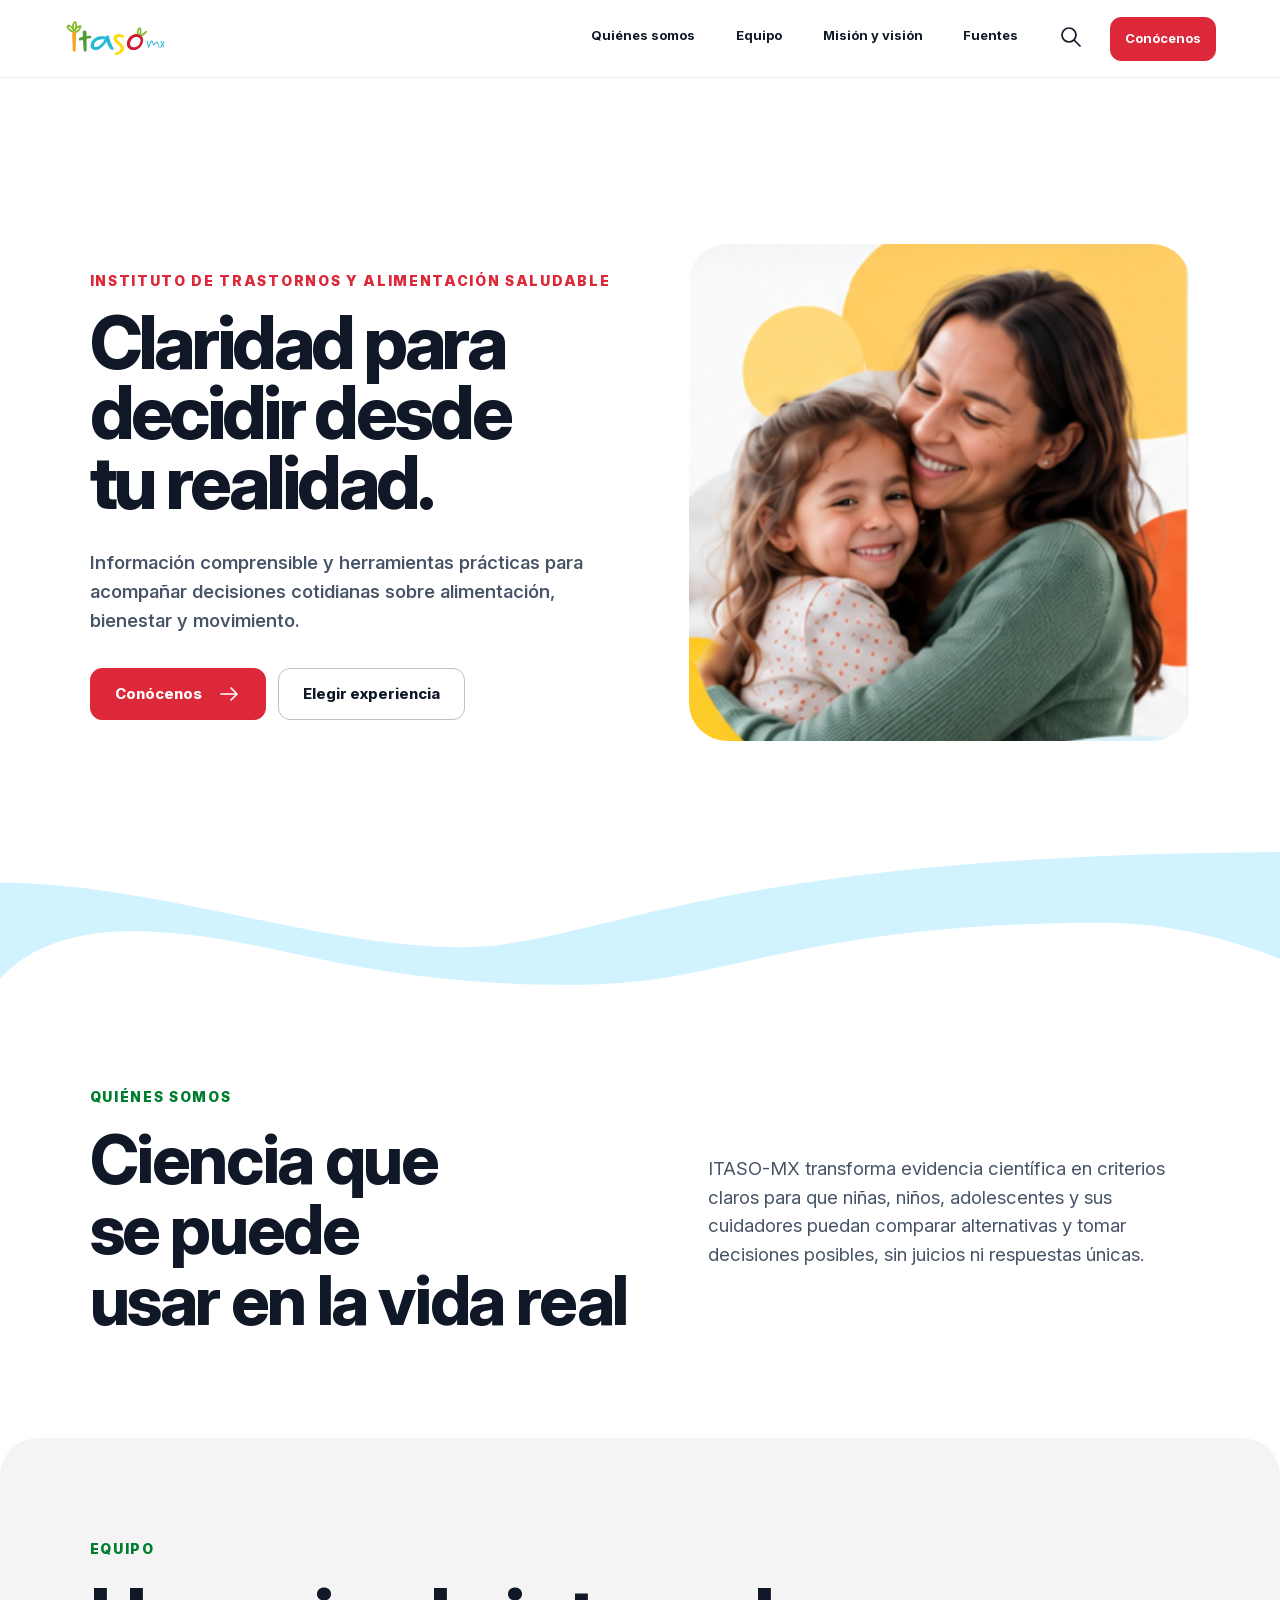
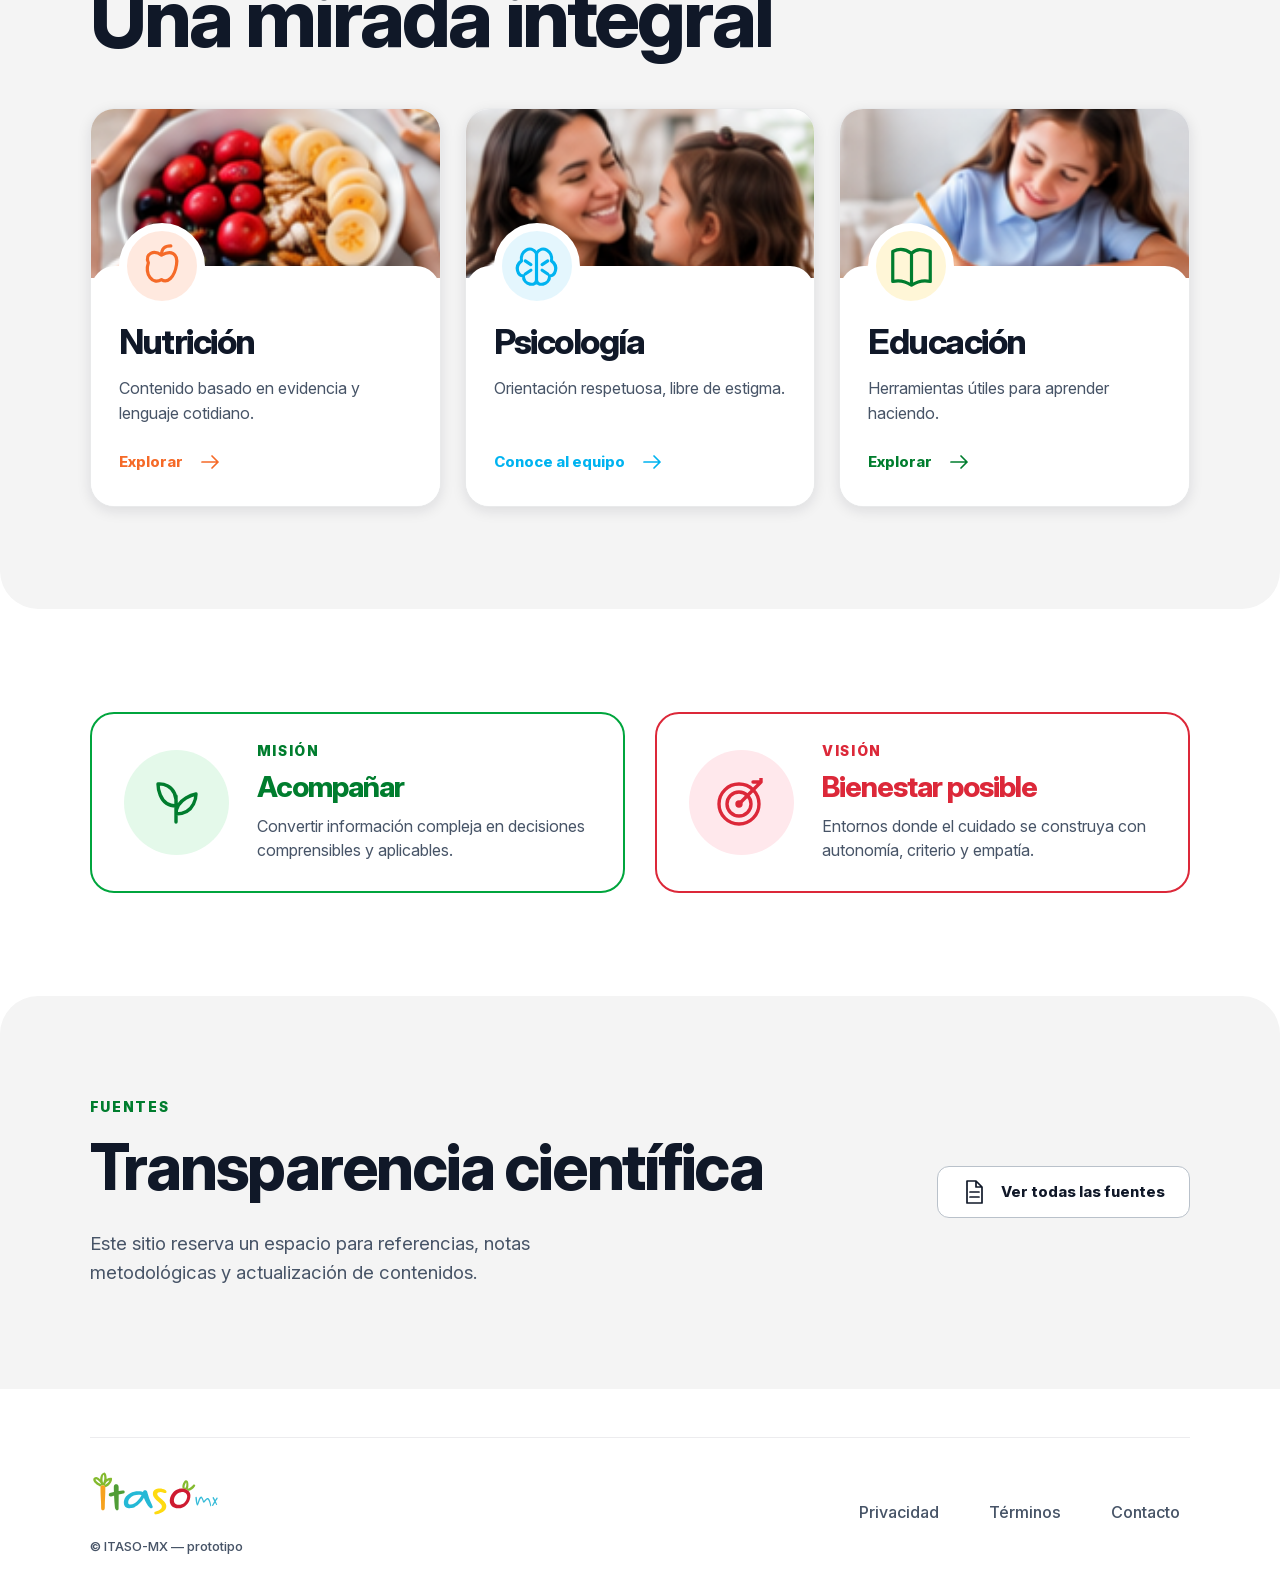
==== commit 81bb7caa: "Alimentacion para cuidadores: fichas tematicas con modal y fuentes\n\n- 5 tarjetas (Porciones, Grupo" ====
--- a/index.html
+++ b/index.html
@@ -9,6 +9,7 @@
   <link rel="stylesheet" href="css/identity.css">
   <link rel="stylesheet" href="css/landing.css?v=ref4">
   <link rel="stylesheet" href="css/caregiver-menu.css?v=ref4">
+  <link rel="stylesheet" href="css/nutrition.css?v=1">
 </head>
 <body>
   <a class="skip-link" href="#app">Saltar al contenido</a>
@@ -16,6 +17,7 @@
     <a class="brand" href="#/inicio" aria-label="ITASO-MX, ir al inicio">
       <img class="brand-logo" src="assets/identity/logo-color.svg" alt="ITASO-MX">
     </a>
+    <button class="menu-toggle" type="button" aria-controls="global-nav" aria-expanded="false" aria-label="Abrir menú"><span aria-hidden="true">☰</span></button>
     <nav id="global-nav" aria-label="Navegación principal"></nav>
   </header>
 
@@ -50,6 +52,38 @@
   </div>
 
   <div id="toast-region" class="toast-region" aria-live="assertive" aria-atomic="true"></div>
+
+  <div id="nutrition-modal" class="resource-modal" role="dialog" aria-modal="true" aria-labelledby="nutrition-modal-title" aria-describedby="nutrition-modal-description" hidden>
+    <div class="resource-dialog" data-modal-accent="orange" tabindex="-1">
+      <button class="resource-close" type="button" data-close-nutrition aria-label="Cerrar información">×</button>
+      <article class="resource-modal-content">
+        <p class="resource-modal-kicker" id="nutrition-modal-kicker">Alimentación</p>
+        <h2 id="nutrition-modal-title"></h2>
+        <p class="resource-modal-description" id="nutrition-modal-description"></p>
+        <p class="resource-intro" id="nutrition-intro" hidden></p>
+        <div class="resource-learning-grid">
+          <aside class="resource-modal-highlight" aria-labelledby="nutrition-fact-label">
+            <p class="resource-fact-label" id="nutrition-fact-label">¿Sabías que?</p>
+            <div class="resource-key-visual" id="nutrition-key-visual"></div>
+            <div class="resource-chips" id="nutrition-chips" aria-label="Temas relacionados"></div>
+            <p class="resource-fact-copy" id="nutrition-fact"></p>
+          </aside>
+          <section class="resource-important" aria-labelledby="nutrition-important-title">
+            <h3 id="nutrition-important-title">Lo importante</h3>
+            <div class="resource-information" id="nutrition-information"></div>
+          </section>
+        </div>
+        <aside class="resource-remember" id="nutrition-remember"></aside>
+        <p class="resource-note" id="nutrition-note" hidden></p>
+        <div class="resource-cta" id="nutrition-cta"></div>
+        <section class="resource-sources" aria-labelledby="nutrition-sources-title">
+          <p class="resource-fact-label" id="nutrition-sources-title">Fuentes consultadas</p>
+          <ul class="resource-source-list" id="nutrition-sources"></ul>
+        </section>
+      </article>
+    </div>
+  </div>
+
   <script src="js/data.js"></script>
   <script src="js/storage.js"></script>
   <script src="js/router.js"></script>
@@ -57,5 +91,7 @@
   <script src="js/identity.js"></script>
   <script src="js/landing.js"></script>
   <script src="js/app.js"></script>
+  <script src="js/navigation.js"></script>
+  <script src="js/nutrition.js"></script>
 </body>
 </html>
--- a/css/styles.css
+++ b/css/styles.css
@@ -1,17 +1,6 @@
-:root {
-  --ink: #171918; --muted: #626864; --paper: #f7f7f3; --white: #fff;
-  --line: #d3d7d3; --soft: #f0f2ef;
-  --itaso-orange: #E3A954; --itaso-orange-soft: #fcf7ee;
-  --itaso-green: #5DA453; --itaso-green-soft: #f1f8f0;
-  --itaso-blue: #66B8E6; --itaso-blue-soft: #f1f9fd;
-  --itaso-yellow: #F4D84F; --itaso-yellow-soft: #fffced;
-  --itaso-red: #AD343E; --itaso-red-soft: #fbf1f2;
-  --itaso-light-green: #98BB4F; --itaso-light-green-soft: #f6f9ee;
-  --accent: var(--itaso-green); --accent-soft: var(--itaso-green-soft);
-  --nna: var(--itaso-blue); --nna-soft: var(--itaso-blue-soft); --danger: var(--itaso-red);
-  --radius: 14px; --shadow: 0 8px 22px rgba(23,25,24,.07); --max: 1180px;
-}
-.decision-surface { max-width: 960px; padding-bottom: 80px; scroll-margin-top: 90px; }
+/* Behavior-specific layout and states; visual tokens live in identity.css. */
+:root { --nna:var(--itaso-blue); --nna-soft:var(--itaso-blue-soft); --danger:var(--itaso-red); }
+.decision-surface { padding-bottom: 80px; scroll-margin-top: 90px; }
 .decision-surface h2 { font-size: clamp(1.7rem, 4vw, 2.6rem); }
 .decision-foods { display: grid; grid-template-columns: repeat(auto-fit,minmax(220px,1fr)); gap: 10px; margin: 20px 0; }
 .decision-choice { cursor: pointer; margin-bottom: 8px; }
@@ -19,7 +8,7 @@
 .decision-choice input { accent-color: #32632d; width: 20px; height: 20px; flex-shrink: 0; }
 .decision-table table { min-width: 600px; table-layout: fixed; }
 .decision-table th, .decision-table td { overflow-wrap: anywhere; vertical-align: top; }
-.decision-table caption { text-align: left; padding: 12px 0; font-weight: 800; }
+.decision-table caption { text-align: left; font-weight: 800; }
 .decision-surface fieldset { min-width: 0; }
 .decision-surface input[type="text"] { min-width: 0; }
 * { box-sizing: border-box; }
@@ -28,81 +17,68 @@
 button, input, select { font: inherit; }
 button, a { -webkit-tap-highlight-color: transparent; }
 a { color: inherit; }
-button:focus-visible, a:focus-visible, input:focus-visible, select:focus-visible { outline: 3px solid var(--itaso-yellow); outline-offset: 3px; }
 .skip-link { position: fixed; z-index: 100; top: 8px; left: 8px; padding: 10px; background: var(--ink); color: white; transform: translateY(-150%); }
 .skip-link:focus { transform: none; }
-.site-header { position: sticky; top: 0; z-index: 30; display: flex; align-items: center; justify-content: space-between; gap: 18px; min-height: 70px; padding: 10px max(24px, calc((100% - var(--max))/2)); background: rgba(247,247,243,.96); border-bottom: 1px solid var(--line); }
+.site-header { justify-content: space-between; }
 .brand { display: inline-flex; align-items: center; text-decoration: none; }
-.brand-logo { display: block; width: clamp(112px, 11vw, 154px); height: 46px; object-fit: contain; object-position: left center; }
+.brand-logo { display: block; object-position: left center; }
 nav { display: flex; flex-wrap: wrap; align-items: center; justify-content: flex-end; gap: 6px; }
 nav a, nav button { border: 0; background: transparent; padding: 8px 10px; border-radius: 8px; text-decoration: none; cursor: pointer; }
 nav a:hover, nav button:hover { background: var(--itaso-green-soft); color: #32632d; }
 main { min-height: calc(100vh - 70px); }
 .page { animation: enter .22s ease-out both; }
-.container { width: min(calc(100% - 40px), var(--max)); margin-inline: auto; }
+.container { margin-inline: auto; }
 .narrow { width: min(calc(100% - 40px), 780px); margin-inline: auto; }
-.section { padding: 72px 0; border-bottom: 1px solid var(--line); }
-.section.compact { padding: 34px 0; }
 .hero { display: grid; grid-template-columns: 1.15fr .85fr; gap: 56px; align-items: center; min-height: 610px; padding: 72px 0; }
-.eyebrow { margin: 0 0 10px; color: var(--accent); font-size: .78rem; font-weight: 800; letter-spacing: .12em; text-transform: uppercase; }
-h1, h2, h3 { margin-top: 0; line-height: 1.08; letter-spacing: -.035em; }
-h1 { margin-bottom: 22px; font-size: clamp(2.65rem, 7vw, 5.6rem); }
-h2 { margin-bottom: 18px; font-size: clamp(2rem, 4vw, 3.25rem); }
-h3 { font-size: 1.25rem; }
-.lead { max-width: 680px; color: #3f4541; font-size: 1.2rem; }
+.eyebrow { margin: 0 0 10px; text-transform: uppercase; }
+h1, h2, h3 { margin-top: 0; line-height: 1.08; }
+h1 { margin-bottom: 22px; }
+h2 { margin-bottom: 18px; }
+.lead { max-width: 680px; }
 .muted { color: var(--muted); }
 .button-row { display: flex; flex-wrap: wrap; gap: 10px; margin-top: 26px; }
-.button { display: inline-flex; min-height: 44px; align-items: center; justify-content: center; gap: 8px; padding: 10px 16px; border: 1px solid var(--ink); border-radius: 10px; background: var(--white); color: var(--ink); font-weight: 750; text-decoration: none; cursor: pointer; transition: transform .18s ease, border-color .18s ease, background .18s ease; }
-.button:hover { transform: translateY(-2px); border-color: var(--itaso-green); background: var(--itaso-green-soft); }
-.button.primary { border-color: var(--itaso-green); background: var(--itaso-green); color: white; }
-.button.primary:hover { border-color: #498842; background: #498842; }
-.button.accent { border-color: var(--accent); background: var(--accent); color: white; }
 .button.danger { color: var(--danger); border-color: var(--danger); }
 .placeholder { display: grid; min-height: 310px; place-items: center; padding: 20px; border: 2px dashed #aab0aa; border-radius: var(--radius); background: var(--soft); color: var(--muted); font-weight: 800; letter-spacing: .08em; }
 .placeholder.mini { min-height: 104px; }
-.grid { display: grid; grid-template-columns: repeat(3, 1fr); gap: 16px; }
+.grid { display: grid; grid-template-columns: repeat(3, 1fr); }
 .grid.two { grid-template-columns: repeat(2, 1fr); }
 .grid.four { grid-template-columns: repeat(4, 1fr); }
-.card, .choice-card { padding: 22px; border: 1px solid var(--line); border-radius: var(--radius); background: var(--white); transition: transform .2s ease, border-color .2s ease, background .2s ease; }
-.card:hover, .choice-card:hover { transform: translateY(-2px); border-color: var(--itaso-green); background: var(--itaso-green-soft); }
-.action-card { min-height: 170px; text-align: left; cursor: pointer; }
-.action-card .arrow { display: block; margin-top: 28px; font-size: 1.4rem; }
+.card, .choice-card { background: var(--white); transition: transform .2s ease, border-color .2s ease, background .2s ease; }
+.card:hover, .choice-card:hover { transform: translateY(-2px); }
+.action-card { text-align: left; cursor: pointer; }
+.action-card .arrow { display:block; font-size:1.4rem; }
 .choice-card.selected { border: 2px solid var(--accent); background: var(--accent-soft); animation: select .24s ease; }
 .choice-card.selected::after { content: "✓ Seleccionado"; display: block; margin-top: 12px; color: var(--accent); font-weight: 800; }
-.nna-shell { --accent: var(--nna); --accent-soft: var(--nna-soft); }
 .nna-shell .card:hover { border-color: var(--itaso-blue); background: var(--itaso-blue-soft); }
 .nna-shell .action-card:hover .arrow { color: #287eae; }
-.nna-shell .button.primary { border-color: #318bbd; background: #318bbd; }
-.nna-shell .button.primary:hover { border-color: #216f99; background: #216f99; }
-.page-head { padding: 52px 0 24px; }
-.breadcrumb { margin: 0 0 18px; color: var(--muted); font-size: .92rem; }
+.breadcrumb { margin: 0 0 18px; }
 .progress { height: 10px; overflow: hidden; border-radius: 999px; background: var(--soft); }
 .progress > span { display: block; height: 100%; background: var(--accent); transition: width .3s ease; }
 .form-group { margin: 24px 0; }
 .form-group > label, .form-label { display: block; margin-bottom: 8px; font-weight: 800; }
-input[type="text"], select { width: 100%; min-height: 48px; padding: 10px 12px; border: 1px solid #969d97; border-radius: 8px; background: white; }
+input[type="text"], select { width: 100%; padding: 10px 12px; border: 1px solid #969d97; background: white; }
 .option-grid { display: grid; grid-template-columns: repeat(4, 1fr); gap: 10px; }
 .option { position: relative; min-height: 64px; padding: 12px; border: 1px solid var(--line); border-radius: 10px; background: white; cursor: pointer; transition: transform .18s ease, border-color .18s ease, background .18s ease; }
 .option:hover { transform: translateY(-2px); border-color: var(--accent); background: var(--accent-soft); }
 .option[aria-pressed="true"] { border: 2px solid var(--accent); background: var(--accent-soft); font-weight: 800; animation: select .24s ease; }
 .option[aria-pressed="true"]::after { content: "✓"; position: absolute; top: 6px; right: 8px; color: #287e2e; font-weight: 900; }
 .check-list { display: grid; gap: 10px; }
-.check { display: flex; gap: 10px; align-items: center; padding: 12px; border: 1px solid var(--line); border-radius: 9px; background: white; }
+.check { display: flex; gap: 10px; align-items: center; border: 1px solid var(--line); background: white; }
 .split { display: grid; grid-template-columns: 1fr auto 1fr; gap: 18px; align-items: end; }
 .versus { padding-bottom: 15px; font-weight: 900; }
 .table-wrap { overflow-x: auto; margin-top: 24px; }
 table { width: 100%; border-collapse: collapse; background: white; }
 th, td { padding: 14px; border: 1px solid var(--line); text-align: left; }
 th { background: var(--soft); }
-.result { margin-top: 26px; padding: 22px; border-left: 5px solid var(--accent); background: var(--accent-soft); }
-.tag { display: inline-block; margin: 0 5px 5px 0; padding: 4px 8px; border-radius: 999px; background: var(--soft); font-size: .82rem; }
-.site-footer { display: flex; flex-wrap: wrap; justify-content: space-between; gap: 16px; padding: 30px 0 80px; }
-.audience-trigger { position: fixed; z-index: 25; bottom: 18px; left: 18px; max-width: 270px; padding: 12px 16px; border: 1px solid var(--ink); border-radius: 999px; background: var(--ink); color: white; font-weight: 800; cursor: pointer; animation: float 3.4s ease-in-out infinite; box-shadow: var(--shadow); }
-.modal { position: fixed; z-index: 80; inset: 0; display: none; place-items: center; padding: 20px; }
+.result { margin-top: 26px; padding: 22px; background: var(--accent-soft); }
+.tag { display: inline-block; margin: 0 5px 5px 0; padding: 4px 8px; border-radius: 999px; font-size: .82rem; }
+.site-footer { padding-inline:0; }
+.audience-trigger { position: fixed; z-index: 25; bottom: 18px; left: 18px; max-width: 270px; padding: 12px 16px; border-radius: 999px; color: white; font-weight: 800; cursor: pointer; }
+.modal { position: fixed; z-index: 200; inset: 0; display: none; place-items: center; padding: 20px; }
 .modal.open { display: grid; animation: fade .18s ease both; }
 .modal.closing { display: grid; animation: fade .18s reverse both; }
 .modal-backdrop { position: absolute; inset: 0; background: rgba(10,12,11,.64); }
-.modal-panel { position: relative; width: min(760px, 100%); max-height: 90vh; overflow-y: auto; padding: 34px; border-radius: 18px; background: var(--paper); box-shadow: var(--shadow); animation: modal-in .22s ease both; }
+.modal-panel { position: relative; width: min(760px, 100%); max-height: 90vh; overflow-y: auto; padding: 34px; box-shadow: var(--shadow); animation: modal-in .22s ease both; }
 .modal-close { position: absolute; top: 14px; right: 14px; }
 .icon-button { width: 42px; height: 42px; border: 1px solid var(--line); border-radius: 50%; background: white; font-size: 1.6rem; cursor: pointer; }
 .audience-grid { display: grid; grid-template-columns: 1fr 1fr; gap: 16px; margin-top: 24px; }
@@ -110,14 +86,14 @@
 .toast { padding: 16px 18px; border: 1px solid var(--ink); border-radius: 12px; background: var(--ink); color: white; box-shadow: var(--shadow); animation: toast-in .35s ease both; }
 .empty { padding: 34px; border: 1px dashed var(--line); border-radius: var(--radius); text-align: center; }
 .sound-toggle { white-space: nowrap; }
-.avatar-editor { display: grid; grid-template-columns: minmax(360px, .9fr) minmax(480px, 1.1fr); gap: 24px; align-items: start; }
-.avatar-stage, .avatar-controls { border: 1px solid var(--line); border-radius: 18px; background: var(--white); }
-.avatar-stage { position: sticky; top: 94px; min-height: 620px; padding: 26px; }
+.avatar-editor { display: grid; gap: 24px; align-items: start; }
+.avatar-stage, .avatar-controls { border: 1px solid var(--line); background: var(--white); }
+.avatar-stage { top: 94px; min-height: 620px; padding: 26px; }
 .avatar-controls { padding: 28px; }
 .avatar-stage-head { display: flex; justify-content: space-between; gap: 12px; align-items: start; }
 .live-badge { padding: 6px 10px; border-radius: 999px; background: var(--itaso-blue-soft); color: #287eae; font-size: .78rem; font-weight: 800; }
-.avatar-preview { display: grid; min-height: 430px; place-items: center; margin-top: 14px; overflow: hidden; border: 1px dashed var(--line); border-radius: 16px; background: #fbfcfb; }
-.avatar-svg { width: min(90%, 390px); height: auto; overflow: visible; filter: drop-shadow(0 5px 5px rgba(23,25,24,.08)); }
+.avatar-preview { display: grid; min-height: 430px; place-items: center; margin-top: 14px; overflow: hidden; }
+.avatar-svg { width: min(90%, 390px); height: auto; overflow: visible; }
 .avatar-body { stroke: #27232a; stroke-width: 5; }
 .avatar-svg.color-green .avatar-body { fill: var(--itaso-green); }
 .avatar-svg.color-blue .avatar-body { fill: var(--itaso-blue); }
@@ -140,7 +116,7 @@
 .avatar-tab[data-avatar-category="accessory"] { --category: var(--itaso-red); --category-soft: var(--itaso-red-soft); }
 .avatar-tab:hover { transform: translateY(-2px); border-color: var(--category); background: var(--category-soft); }
 .avatar-tab[aria-selected="true"] { border: 2px solid var(--category); background: var(--category-soft); color: var(--ink); }
-.avatar-option-panels { min-height: 210px; padding: 14px; border: 1px solid var(--line); border-radius: 12px; background: #faf9fa; }
+.avatar-option-panels { min-height: 210px; padding: 14px; border: 1px solid var(--line); border-radius: 12px; }
 .avatar-options { --category: var(--itaso-blue); --category-soft: var(--itaso-blue-soft); display: grid; grid-template-columns: repeat(3, 1fr); gap: 10px; }
 .avatar-options[data-avatar-panel="color"] { --category: var(--itaso-yellow); --category-soft: var(--itaso-yellow-soft); }
 .avatar-options[data-avatar-panel="expression"] { --category: var(--itaso-orange); --category-soft: var(--itaso-orange-soft); }
@@ -169,8 +145,6 @@
 @keyframes select { 50% { transform: scale(1.025); } }
 @keyframes toast-in { from { opacity: 0; transform: scale(.96) translateY(8px); } }
 @media (max-width: 820px) {
-  .site-header { align-items: flex-start; padding-inline: 20px; }
-  nav { font-size: .9rem; }
   .hero { grid-template-columns: 1fr; gap: 26px; min-height: auto; }
   .grid, .grid.four { grid-template-columns: repeat(2, 1fr); }
   .option-grid { grid-template-columns: repeat(2, 1fr); }
@@ -179,14 +153,10 @@
   .avatar-preview { min-height: 360px; }
 }
 @media (max-width: 560px) {
-  .site-header { position: static; display: block; }
-  nav { justify-content: flex-start; margin-top: 8px; }
-  .section { padding: 48px 0; }
   .grid, .grid.two, .grid.four, .audience-grid, .option-grid, .split { grid-template-columns: 1fr; }
   .versus { padding: 0; text-align: center; }
   .modal-panel { padding: 28px 20px; }
   .audience-trigger { right: 14px; bottom: 14px; left: 14px; max-width: none; }
-  h1 { font-size: 2.7rem; }
   .avatar-stage, .avatar-controls { padding: 20px; }
   .avatar-tabs { grid-template-columns: repeat(2, 1fr); }
   .avatar-options, .color-options { grid-template-columns: repeat(2, 1fr); }
--- a/css/identity.css
+++ b/css/identity.css
@@ -1,111 +1,126 @@
-/* Source: assets/identity/itaso_landing_editable.svg.
-   Brand values are kept separate from accessible text/button variants. */
+/* ITASO system from ITASO-NNA/styles.css + ui-system.css, audited 2026-10-08. */
 @font-face { font-family:Inter; src:url('../assets/identity/InterVariable.woff2') format('woff2'); font-weight:100 900; font-style:normal; font-display:swap; }
+/* Tokens */
 :root {
-  --itaso-orange:#f6a21e; --itaso-orange-soft:#fff4d7;
-  --itaso-green:#2eaf47; --itaso-green-soft:#eaf8ec;
-  --itaso-blue:#25b9d6; --itaso-blue-soft:#e5f6ff;
-  --itaso-yellow:#ffcf38; --itaso-yellow-soft:#fff8df;
-  --itaso-red:#dc2839; --itaso-red-soft:#fdecf0;
-  --itaso-light-green:#84ba2f; --itaso-light-green-soft:#f2f8e9;
-  --ink:#152033; --muted:#516078; --paper:#fafcfd; --soft:#f2f6f8; --line:#dce3e9;
-  --action:#227843; --action-hover:#195e34; --accent:var(--action);
-  --accent-soft:var(--itaso-green-soft); --radius:22px; --max:1280px;
-  --font-heading:Arial,Helvetica,sans-serif;
-  --font-body:Inter,"Inter 18pt",Arial,sans-serif;
+ --ink:#101828; --muted:#52606d; --text-secondary:#475467; --text-subtle:#667085; --paper:#f4f4f4; --white:#fff; --line:#dde2e7; --soft:#f4f4f4;
+ --itaso-orange:#f56a28; --itaso-orange-soft:#FFE9DF; --itaso-green:#00A53D; --itaso-green-soft:#E4F9EA;
+ --itaso-blue:#00B3F0; --itaso-blue-soft:#E4F6FD; --itaso-yellow:#FFC600; --itaso-yellow-soft:#FFF6D7;
+ --itaso-red:#dc2839; --itaso-red-soft:#FFE8EC; --itaso-light-green:#8cc63e; --itaso-light-green-soft:#E4F9EA;
+ --action:#007D2E; --action-hover:#005e23; --accent:var(--itaso-green); --accent-soft:var(--itaso-green-soft);
+ --container-max:1400px; --max:var(--container-max); --page-gutter:clamp(24px,7vw,110px);
+ --radius:24px; --radius-control:12px; --radius-card:24px; --radius-section:38px;
+ --shadow:0 18px 48px rgba(16,24,40,.09); --duration-fast:.18s;
+ --type-display:clamp(64px,7.5vw,124px); --type-page-title:clamp(56px,7vw,100px);
+ --type-section-title:clamp(50px,6.3vw,96px); --type-card-title:clamp(29px,2.7vw,44px);
+ --type-lead:clamp(17px,1.45vw,22px); --font-heading:Inter,Arial,sans-serif; --font-body:Inter,Arial,sans-serif;
 }
-body { font-family:var(--font-body); }
-h1,h2,h3,.button,nav { font-family:var(--font-heading); }
-h1,h2,h3 { letter-spacing:-.025em; text-wrap:balance; overflow-wrap:anywhere; }
-h1 { font-size:clamp(2.35rem,5.4vw,4.7rem); line-height:1.08; max-width:1050px; }
-h2 { font-size:clamp(1.8rem,3.4vw,2.7rem); line-height:1.15; }
-h3 { line-height:1.25; font-size:1.4rem; }
-p { line-height:1.65; }
-.lead { color:var(--muted); font-size:clamp(1.06rem,1.55vw,1.3rem); }
-.eyebrow { color:var(--action); font-size:.76rem; letter-spacing:.1em; }
-.container { width:min(calc(100% - 64px),var(--max)); }
-.site-header { position:relative; min-height:84px; padding:12px 24px; margin:20px auto 0; width:min(calc(100% - 48px),1344px); background:#fff; border:1px solid #e9eef2; border-radius:24px; }
-.brand-logo { width:150px; height:54px; }
-nav a,nav button { min-height:44px; display:inline-flex; align-items:center; font-size:.94rem; font-weight:700; }
-nav a[aria-current="page"] { color:var(--action); background:var(--itaso-green-soft); }
-.section { border:0; padding:64px 0; }
-.section.compact { padding:36px 0 60px; }
-.page-head { position:relative; padding:48px 0 64px; background:#fff; margin-top:20px; }
-.page-head h1 { font-size:clamp(2.2rem,4.4vw,3.7rem); }
-.page-head .lead { max-width:800px; }
-.breadcrumb { font-size:.85rem; margin-bottom:24px; }
+/* Base / layout */
+body { font-family:var(--font-body); -webkit-font-smoothing:antialiased; }
+main { background:white; }
+h1,h2,h3 { font-family:var(--font-heading); letter-spacing:-.035em; text-wrap:balance; overflow-wrap:anywhere; }
+h1 { font-size:var(--type-page-title); line-height:.96; font-weight:780; }
+h2 { font-size:clamp(32px,4vw,58px); line-height:1.04; font-weight:760; }
+h3 { font-size:var(--type-card-title); line-height:1.04; font-weight:760; }
+p { line-height:1.55; }
+.lead { color:var(--text-secondary); font-size:var(--type-lead); font-weight:560; }
+.eyebrow { color:var(--action); font-size:14px; font-weight:850; letter-spacing:.12em; }
+.container { width:min(calc(100% - 2 * var(--page-gutter)),var(--container-max)); }
+.section { border:0; padding:clamp(48px,6vw,88px) 0; }
+.section.compact { padding:40px 0 64px; }
+.grid { gap:24px; }
+.grid > *, .avatar-editor > * { min-width:0; }
+.page-head { position:relative; padding:clamp(42px,4.8vw,70px) 0 64px; background:white; }
+.page-head h1 { max-width:15ch; letter-spacing:-.055em; }
+.page-head .lead { max-width:42rem; margin-top:20px; }
+.breadcrumb { font-size:14px; margin-bottom:24px; color:var(--text-subtle); }
 .breadcrumb a { text-underline-offset:4px; }
 .brand-wave { display:block; width:100%; height:70px; fill:var(--itaso-blue); }
-.wave-soft { fill:var(--paper); height:42px; }
+.wave-soft { fill:var(--paper); height:30px; }
 .page-head .brand-wave { position:absolute; bottom:-1px; }
 .wave-orange { fill:var(--itaso-orange); }
-.button { border:1.4px solid #aab6c7; border-radius:15px; padding:12px 22px; min-height:48px; font-weight:700; color:var(--ink); box-shadow:none; }
-.button.primary,.button.accent { background:var(--action); border-color:var(--action); color:#fff; }
-.button.primary:hover,.button.accent:hover { background:var(--action-hover); border-color:var(--action-hover); }
+/* Header shared by every route */
+.site-header { position:sticky; top:0; z-index:100; display:grid; grid-template-columns:auto 1fr; align-items:center; gap:24px; width:100%; height:78px; min-height:78px; margin:0; padding:0 clamp(24px,5vw,78px); background:rgba(255,255,255,.96); border:0; border-bottom:1px solid rgba(16,24,40,.08); border-radius:0; backdrop-filter:blur(14px); }
+section[id] { scroll-margin-top:90px; }
+.brand-logo { width:104px; height:47px; object-fit:contain; }
+#global-nav { display:flex; align-items:center; justify-content:flex-end; gap:clamp(5px,1vw,14px); margin:0; }
+#global-nav a,#global-nav button { min-height:44px; padding:10px 14px; font:700 13px/1.25 var(--font-body); border-radius:11px; }
+#global-nav a:hover,#global-nav button:hover,#global-nav a[aria-current="page"] { background:var(--itaso-green-soft); color:var(--action); }
+#global-nav [data-change-profile] { border:1.5px solid #ccd3db; background:white; border-radius:12px; }
+.menu-toggle { display:none; }
+/* Reusable controls and cards */
+.button,.lp-button,.cg-gate { display:inline-flex; align-items:center; justify-content:center; gap:15px; min-height:52px; padding:12px 24px; border:1.5px solid #b9c1ca; border-radius:var(--radius-control); background:white; color:var(--ink); font:760 15px/1.2 var(--font-body); text-decoration:none; cursor:pointer; transition:background-color var(--duration-fast),border-color var(--duration-fast),color var(--duration-fast); touch-action:manipulation; }
+.button:hover,.lp-button:hover { transform:none; border-color:var(--itaso-green); background:var(--itaso-green-soft); color:var(--action); }
+.button.primary,.button.accent,.cg-gate { background:var(--action); border-color:var(--action); color:white; }
+.button.primary:hover,.button.accent:hover,.cg-gate:hover { background:var(--action-hover); border-color:var(--action-hover); color:white; }
 .button:disabled { cursor:not-allowed; opacity:.5; transform:none; }
-:is(button,a,input,select,[tabindex]):focus-visible { outline:3px solid #16708a; outline-offset:4px; }
+:is(button,a,input,select,[tabindex]):focus-visible { outline:3px solid color-mix(in srgb,var(--itaso-blue) 48%,white); outline-offset:3px; }
 #app:focus { outline:none; }
-.grid { gap:24px; }
-.grid > *, .avatar-editor > * { min-width:0; }
-.card,.choice-card { padding:28px; border-color:var(--line); border-radius:var(--radius); box-shadow:none; }
-.card p { color:var(--muted); }
-.card:hover,.choice-card:hover { background:#f8fcf9; border-color:var(--action); }
-.action-card { display:flex; flex-direction:column; align-items:flex-start; min-height:245px; }
-.action-card h3 { margin:20px 0 8px; }
-.action-card p { margin:0 0 22px; }
+.card,.choice-card { padding:28px; border:1px solid var(--line); border-radius:var(--radius-card); box-shadow:none; }
+.card p { color:var(--text-secondary); }
+.card:hover,.choice-card:hover { background:var(--itaso-green-soft); border-color:var(--itaso-green); }
+.action-card { display:flex; flex-direction:column; align-items:flex-start; min-height:280px; }
+.action-card h3 { margin:24px 0 12px; }
+.action-card p { margin:0 0 24px; }
 .action-card .arrow { color:var(--action); margin:auto 0 0; }
 .itaso-icon { width:26px; height:26px; flex-shrink:0; }
-.icon-disc { display:inline-grid; place-items:center; width:54px; height:54px; flex-shrink:0; border-radius:50%; background:var(--itaso-green-soft); color:var(--action); }
-.tone-plate { background:#fff0e9; color:#a74716; }
-.tone-heart { background:var(--itaso-blue-soft); color:#16708a; }
-.tone-book { background:var(--itaso-yellow-soft); color:#8a6108; }
-.nna-shell { --accent:#16708a; --accent-soft:var(--itaso-blue-soft); }
-.nna-shell .icon-disc { color:#16708a; background:var(--itaso-blue-soft); }
-.nna-shell .button.primary { background:#16708a; border-color:#16708a; }
-.nna-shell .button.primary:hover { background:#12586d; border-color:#12586d; }
-.nna-shell .page-head { background:#f2fbfd; }
+.icon-disc { display:inline-grid; place-items:center; width:64px; height:64px; flex-shrink:0; border-radius:50%; background:var(--itaso-green-soft); color:var(--action); }
+.tone-plate { background:var(--itaso-orange-soft); color:var(--itaso-orange); }
+.tone-heart { background:var(--itaso-blue-soft); color:var(--itaso-blue); }
+.tone-book { background:var(--itaso-yellow-soft); color:var(--ink); }
+.nna-shell { --accent:var(--itaso-blue); --accent-soft:var(--itaso-blue-soft); }
+.nna-shell .icon-disc { color:var(--ink); background:var(--itaso-blue-soft); }
+.nna-shell .button.primary { background:var(--itaso-red); border-color:var(--itaso-red); }
+.nna-shell .button.primary:hover { background:#B91F30; border-color:#B91F30; }
 .form-group { border:0; padding:0; }
 fieldset.card { border:1px solid var(--line); padding:24px; }
 legend { padding:0 6px; font-weight:700; color:var(--ink); }
-input[type="text"],select { border-color:#aab6c7; border-radius:12px; min-height:50px; }
-.check { padding:16px; min-height:56px; border-radius:14px; }
+input[type="text"],select { border-color:#b9c1ca; border-radius:12px; min-height:50px; }
+.check { padding:16px; min-height:56px; border-radius:12px; }
 .check input { accent-color:var(--action); }
 .decision-surface { max-width:1020px; }
-.decision-table { border:1px solid var(--line); border-radius:16px; }
+.decision-table { border:1px solid var(--line); border-radius:18px; }
 .decision-table caption { padding:18px; }
-.decision-table th { background:#f1f7f3; }
+.decision-table th { background:var(--itaso-green-soft); }
 .result { border-left:4px solid var(--accent); border-radius:0 18px 18px 0; }
 .avatar-stage,.avatar-controls { border-radius:24px; }
-.avatar-preview { border:0; background:#f2f9fc; border-radius:22px; }
+.avatar-preview { border:0; background:var(--itaso-blue-soft); border-radius:24px; }
 .avatar-svg { filter:none; }
-.avatar-option-panels { background:#fafcfd; }
+.avatar-option-panels { background:var(--paper); }
 .avatar-editor { grid-template-columns:minmax(0,.9fr) minmax(0,1.1fr); }
 .avatar-stage { position:static; }
-.tag { background:#f0f6f2; color:#345844; }
-.audience-trigger { background:var(--action); border:0; animation:none; box-shadow:0 3px 12px #15203318; font-size:.86rem; }
-.modal-panel { background:#fff; border-radius:26px; }
-.site-footer { align-items:center; margin-top:30px; border-top:1px solid var(--line); color:var(--muted); padding-bottom:100px; font-size:.9rem; }
-.resource-art { min-height:125px; display:flex; align-items:center; margin-bottom:20px; background:var(--soft); border-radius:16px; padding:24px; }
+.tag { background:var(--itaso-green-soft); color:var(--action); }
+.audience-trigger { background:var(--action); border:0; animation:none; box-shadow:0 4px 14px rgba(16,24,40,.1); font-size:14px; }
+.modal-panel { background:white; border-radius:28px; }
+.resource-art { min-height:125px; display:flex; align-items:center; margin-bottom:20px; background:var(--paper); border-radius:18px; padding:24px; }
 .resource-art .itaso-icon { width:45px; height:45px; color:var(--action); }
-@media(max-width:960px) {
+/* Quiet footer, following the reference secondary footer */
+.site-footer,.lp-footer,.cg-footer { display:flex; align-items:center; justify-content:space-between; flex-wrap:wrap; gap:24px; min-height:132px; padding-block:32px; margin-top:48px; border-top:1px solid rgba(16,24,40,.08); color:var(--text-secondary); background:white; font:520 15px/1.55 var(--font-body); }
+.site-footer { padding-bottom:100px; }
+.site-footer a,.lp-footer a,.cg-footer a { text-decoration:none; }
+.site-footer a:hover,.lp-footer a:hover,.cg-footer a:hover { color:var(--ink); }
+/* Responsive */
+@media(max-width:1099px) { .grid { gap:20px; } .grid.four { grid-template-columns:repeat(2,minmax(0,1fr)); } }
+@media(max-width:980px) {
+ .site-header { height:72px; min-height:72px; grid-template-columns:1fr auto; }
+ .brand-logo { width:92px; }
+ .menu-toggle { display:grid; place-items:center; width:44px; height:44px; border:0; border-radius:10px; background:#f1f3f4; color:var(--ink); font-size:24px; cursor:pointer; }
+ #global-nav { position:absolute; top:78px; left:18px; right:18px; padding:12px; display:none; flex-direction:column; align-items:stretch; gap:0; border-radius:18px; background:white; box-shadow:var(--shadow); max-height:calc(100dvh - 96px); overflow:auto; }
+ .site-header:has(.menu-toggle[aria-expanded="true"]) #global-nav { display:flex; }
+ #global-nav a,#global-nav button { padding:13px 14px; text-align:left; justify-content:flex-start; }
  .avatar-editor { grid-template-columns:1fr; }
  .avatar-stage { min-height:0; } .avatar-preview { min-height:280px; } .avatar-svg { max-width:280px; }
- .site-header { flex-wrap:wrap; } nav { justify-content:flex-start; }
- .grid.four { grid-template-columns:repeat(2,minmax(0,1fr)); }
 }
-@media(max-width:680px) {
- .container,.narrow { width:calc(100% - 36px); }
- .site-header { width:calc(100% - 24px); padding:12px 16px; margin-top:12px; border-radius:18px; }
- .brand-logo { width:120px; height:44px; }
- nav { gap:2px; } nav a,nav button { padding:8px; font-size:.82rem; }
- .page-head { padding:28px 0 48px; } .page-head h1 { font-size:2.15rem; }
+@media(max-width:679px) {
+ :root { --page-gutter:20px; --radius-section:26px; --type-page-title:clamp(40px,10vw,56px); --type-card-title:29px; }
+ .narrow { width:calc(100% - 40px); }
+ .page-head { padding:40px 0 56px; }
  .section { padding:40px 0; } .section.compact { padding:24px 0 40px; }
  .grid,.grid.two,.grid.four,.audience-grid { grid-template-columns:1fr; gap:16px; }
- .card,.choice-card { padding:22px; }
- .action-card { min-height:210px; }
+ .card,.choice-card { padding:24px; }
+ .action-card { min-height:230px; }
  .audience-trigger { left:12px; right:auto; bottom:12px; max-width:calc(100% - 24px); }
- .site-footer { gap:20px; padding-bottom:100px; }
  .decision-foods { grid-template-columns:1fr; }
  .avatar-options[data-avatar-panel="expression"] { grid-template-columns:repeat(3,minmax(0,1fr)); }
- .button-row .button { max-width:100%; }
+ .button-row .button { max-width:100%; flex-grow:1; min-height:54px; }
+ .site-footer,.lp-footer,.cg-footer { flex-direction:column; text-align:center; }
 }
--- a/css/landing.css
+++ b/css/landing.css
@@ -1,176 +1,97 @@
-/* Artboard 1: itaso_landing_editable2.ai. All rules are landing-scoped.
-   Desktop geometry is based on a 1440px artboard; mobile reflows, not scales. */
-body:has(.landing-page) {
-  --lp-bg:#fff; --lp-ink:#152033; --lp-muted:#53627a; --lp-white:#fff;
-  --lp-green:#2eaf47; --lp-orange:#f6a21e; --lp-blue:#25b9d5;
-  --lp-yellow:#fedb10; --lp-red:#dc2839; --lp-border:#dce3ea;
-  background:#fbfcfe;
+/* Landing content retained; composition follows the ITASO NNA hero, editorial cards and principle panels. */
+.landing-page { background:white; color:var(--ink); animation:none; }
+.landing-page p { margin:0; }
+.landing-page h1,.landing-page h2 { margin:0; }
+.lp-container { width:min(calc(100% - 2 * var(--page-gutter)),var(--container-max)); margin-inline:auto; }
+.lp-eyebrow { color:var(--action); font-size:14px; font-weight:850; line-height:1.3; letter-spacing:.12em; text-transform:uppercase; }
+.lp-icon { width:24px; height:24px; flex-shrink:0; }
+.lp-nav-links { display:flex; align-items:center; gap:clamp(5px,1vw,14px); }
+.lp-menu-toggle { display:none; }
+.lp-search-toggle { border:0; background:none; color:var(--ink); cursor:pointer; }
+.lp-button--primary,.lp-button--orange { background:var(--itaso-red); color:white; border-color:var(--itaso-red); }
+.lp-button--primary:hover,.lp-button--orange:hover { background:#B91F30; color:white; border-color:#B91F30; }
+.lp-hero { display:grid; grid-template-columns:minmax(0,1.02fr) minmax(0,.98fr); align-items:center; gap:6vw; padding-block:clamp(68px,8vw,120px) 88px; min-height:calc(100vh - 78px); }
+.lp-hero .lp-eyebrow { color:var(--itaso-red); margin-bottom:18px; }
+.lp-hero h1 { font-size:clamp(64px,5.7vw,94px); line-height:.96; letter-spacing:-.05em; }
+.lp-lead { color:var(--text-secondary); font-size:var(--type-lead); font-weight:560; max-width:590px; padding-top:30px; }
+.lp-actions { display:flex; flex-wrap:wrap; gap:12px; margin-top:34px; }
+.lp-hero-media { min-width:0; }
+.lp-hero-media img { width:100%; height:auto; aspect-ratio:526/521; object-fit:cover; border-radius:var(--radius-section); }
+.lp-wave { display:block; width:100%; height:80px; fill:var(--itaso-blue); }
+.lp-blue-band { height:clamp(108px,10.4vw,157px); margin-top:-48px; position:relative; pointer-events:none; background:url('../assets/identity/pleca-nna.svg') center / 100% 100% no-repeat; }
+.lp-wave--ribbon { display:none; }
+.lp-about { width:min(calc(100% - 2 * var(--page-gutter)),var(--container-max)); margin:auto; padding-block:clamp(64px,8vw,120px); display:grid; grid-template-columns:1.08fr .92fr; gap:4vw; align-items:center; }
+.lp-about h2 { font-size:clamp(48px,5.3vw,82px); line-height:1.04; margin-top:18px; }
+.lp-about p:not(.lp-eyebrow) { color:var(--text-secondary); font-size:var(--type-lead); }
+.lp-team { background:var(--paper); border-radius:var(--radius-section); padding:clamp(64px,8vw,120px) var(--page-gutter); }
+.lp-team > .lp-wave { display:none; }
+.lp-team-surface { max-width:var(--container-max); margin:auto; }
+.lp-team-surface > h2 { font-size:var(--type-section-title); max-width:13ch; margin:18px 0 48px; }
+.lp-team-grid { display:grid; grid-template-columns:repeat(3,minmax(0,1fr)); gap:24px; }
+.lp-card { min-width:0; display:flex; flex-direction:column; overflow:hidden; border:1px solid rgba(16,24,40,.09); border-radius:var(--radius-card); background:white; box-shadow:0 4px 14px rgba(16,24,40,.1); }
+.lp-card-photo { display:block; width:100%; height:auto; aspect-ratio:390/189; object-fit:cover; }
+.lp-card-content { flex:1; position:relative; display:flex; flex-direction:column; align-items:flex-start; padding:58px 28px 28px; border-radius:24px 24px 0 0; background:white; margin-top:-12px; }
+.lp-card-icon { position:absolute; top:-43px; left:28px; display:grid; place-items:center; width:86px; height:86px; border:8px solid white; border-radius:50%; background:var(--lp-soft); color:var(--lp-tone); }
+.lp-card-icon .lp-icon { width:45px; height:45px; }
+.lp-tone-apple { --lp-soft:var(--itaso-orange-soft); --lp-tone:var(--itaso-orange); }
+.lp-tone-brain { --lp-soft:var(--itaso-blue-soft); --lp-tone:var(--itaso-blue); }
+.lp-tone-book { --lp-soft:var(--itaso-yellow-soft); --lp-tone:var(--action); }
+.lp-card h3 { margin:0 0 16px; font-size:var(--type-card-title); letter-spacing:-.045em; }
+.lp-card p { color:var(--text-secondary); }
+.lp-button--text { position:relative; border:0; border-radius:0; padding:24px 0 4px; margin-top:auto; color:var(--lp-tone); background:none; justify-content:flex-start; }
+.lp-button--text:hover { background:none; color:var(--ink); text-decoration:underline; text-underline-offset:6px; }
+.lp-purpose { display:grid; grid-template-columns:1fr 1fr; gap:30px; padding-block:clamp(64px,8vw,120px); }
+.lp-purpose-card { display:flex; gap:28px; padding:28px 32px; align-items:center; border:2px solid var(--itaso-green); border-radius:24px; }
+.lp-purpose-card:hover { background:var(--itaso-green-soft); }
+.lp-purpose-icon { display:grid; place-items:center; width:105px; height:105px; flex-shrink:0; border-radius:50%; background:var(--itaso-green-soft); color:var(--action); }
+.lp-purpose-icon .lp-icon { width:48px; height:48px; }
+.lp-purpose-card h2 { font-size:clamp(25px,2.25vw,38px); color:var(--action); margin:12px 0; }
+.lp-purpose-card p:not(.lp-eyebrow) { color:var(--text-secondary); }
+.lp-purpose-card--vision { border-color:var(--itaso-red); }
+.lp-purpose-card--vision:hover,.lp-purpose-card--vision .lp-purpose-icon { background:var(--itaso-red-soft); }
+.lp-purpose-card--vision h2,.lp-purpose-card--vision .lp-eyebrow,.lp-purpose-card--vision .lp-purpose-icon { color:var(--itaso-red); }
+.lp-sources { padding:clamp(64px,8vw,120px) 0; border-radius:var(--radius-section) var(--radius-section) 0 0; background:var(--paper); }
+.lp-sources > .lp-wave { display:none; }
+.lp-sources-content { display:flex; justify-content:space-between; align-items:center; gap:40px; }
+.lp-sources h2 { font-size:clamp(44px,5vw,72px); margin:18px 0 28px; }
+.lp-sources p:not(.lp-eyebrow) { color:var(--text-secondary); font-size:var(--type-lead); }
+.lp-button--source { flex-shrink:0; }
+.lp-footer img { width:132px; height:auto; }
+.lp-footer p { font-size:13px; margin-top:12px; }
+.lp-footer nav { gap:30px; }
+.lp-footer nav a,.lp-footer nav button { font:520 16px/1.2 var(--font-body); color:var(--text-secondary); }
+body:has(.landing-page) > .audience-trigger { display:none; }
+.lp-dialog { width:min(560px,calc(100% - 40px)); border:1px solid var(--line); border-radius:28px; padding:36px; color:var(--ink); background:white; }
+.lp-dialog::backdrop { background:#10182870; }
+.lp-dialog h2 { font-size:32px; margin:12px 0 20px; }
+.lp-dialog p { margin-bottom:22px; color:var(--text-secondary); }
+.lp-dialog-close { position:absolute; top:8px; right:8px; width:44px; height:44px; border:0; background:transparent; font-size:28px; cursor:pointer; }
+.lp-dialog input { display:block; width:100%; margin:10px 0; min-height:50px; padding:12px; border:1px solid #b9c1ca; border-radius:12px; font:inherit; }
+#lp-search-results a { display:block; padding:12px 0; color:var(--action); }
+@media(max-width:1099px) {
+ .lp-team-grid { gap:20px; } .lp-purpose-card { flex-direction:column; align-items:flex-start; }
+ .lp-sources-content { flex-direction:column; align-items:flex-start; }
 }
-.landing-page { color:var(--lp-ink); background:linear-gradient(#fbfcfe 0 711px,#fff 711px); animation:none; }
-.landing-page h1,.landing-page h2 { font-family:Arial,Helvetica,sans-serif; font-weight:700; letter-spacing:-.035em; text-wrap:initial; margin:0; }
-.landing-page h2 { font-size:42px; line-height:1.2; }
-.landing-page p { margin:0; }
-.lp-container { width:min(calc(100% - 96px),1344px); margin-inline:auto; }
-.lp-eyebrow { color:#168b36; font-family:Arial,sans-serif; font-size:16px; font-weight:700; line-height:1.3; letter-spacing:.1em; text-transform:uppercase; }
-.lp-icon { width:24px; height:24px; flex-shrink:0; }
-/* Header: only the landing's existing global header is restyled. */
-body:has(.landing-page) > .site-header { width:min(calc(100% - 96px),1344px); min-height:116px; margin:0 auto; padding:24px 18px 0 32px; border:0; border-radius:0; background:transparent; flex-wrap:nowrap; position:relative; }
-body:has(.landing-page) > .site-header .brand-logo { width:260px; height:92px; }
-.lp-nav-links { display:flex; align-items:center; gap:16px; }
-.lp-nav-links > a:not(.lp-button),.lp-search-toggle { padding:8px 10px; min-height:44px; font:700 17px/1.2 Arial,sans-serif; border-radius:8px; }
-.lp-nav-links > a { text-decoration:none; }
-.lp-menu-toggle { display:none; }
-.lp-search-toggle { border:0; background:none; color:var(--lp-ink); cursor:pointer; }
-/* Buttons: primary, secondary and text. Accent values are retained; text is darkened where contrast needs it. */
-body:has(.landing-page) .lp-button { display:inline-flex; justify-content:center; align-items:center; gap:22px; min-height:56px; padding:14px 26px; border:1.4px solid transparent; border-radius:15px; font:700 18px/1.3 Arial,sans-serif; cursor:pointer; text-decoration:none; transition:background .18s,border-color .18s,transform .18s; }
-body:has(.landing-page) .lp-button--primary { background:#2eaf47; color:#fff; }
-body:has(.landing-page) .lp-button--primary:hover { background:#23933a; color:#fff; }
-body:has(.landing-page) .lp-button--orange { background:var(--lp-orange); color:#fff; }
-body:has(.landing-page) .lp-button--orange:hover { background:#ffd38b; }
-body:has(.landing-page) .lp-button--secondary { background:#fff; color:var(--lp-ink); border-color:#aab6c7; font-weight:400; }
-body:has(.landing-page) .lp-button--secondary:hover { border-color:#168b36; background:#f1f8f2; }
-body:has(.landing-page) .lp-button:active { transform:translateY(1px); }
-body:has(.landing-page) :is(a,button,input):focus-visible { outline:3px solid #156b88; outline-offset:4px; }
-/* Hero: 82px left origin, 526x521 photo, 75px title at 1440px. */
-.lp-hero { width:min(calc(100% - 164px),1276px); display:grid; grid-template-columns:minmax(0,1fr) 526px; gap:56px; padding-top:42px; min-height:570px; position:relative; }
-.lp-hero .lp-eyebrow { white-space:nowrap; margin-bottom:14px; }
-.lp-hero h1 { font-size:75px; line-height:1.09; }
-.lp-lead { color:var(--lp-muted); font-size:23px; line-height:1.43; max-width:570px; margin-top:17px!important; }
-.lp-actions { display:flex; flex-wrap:wrap; gap:16px; margin-top:26px; }
-.lp-actions .lp-button { min-height:61px; }
-.lp-hero-media { align-self:start; position:relative; margin-top:33px; }
-.lp-hero-media::before { content:""; position:absolute; width:192px; height:192px; background:#ffcf38; border-radius:50%; bottom:64px; left:-36px; }
-.lp-hero-media img { position:relative; display:block; width:100%; height:auto; aspect-ratio:526/521; object-fit:cover; border-radius:68px; }
-/* The waves are present in the Illustrator, with no added ornamental shapes. */
-.lp-wave { width:100%; height:100px; display:block; }
-.lp-blue-band { position:relative; height:116px; margin-top:-61px; z-index:1; background:transparent; }
-.lp-wave--blue { fill:var(--lp-blue); height:90px; }
-.lp-wave--blue-bottom { fill:var(--lp-blue); transform:rotate(180deg); height:70px; margin-top:-44px; }
-.lp-wave--ribbon { fill:var(--lp-blue); height:116px; }
-.lp-about { display:grid; grid-template-columns:420px minmax(0,1fr); align-items:center; gap:62px; max-width:1060px; margin:auto; padding:36px 0 30px; min-height:228px; }
-.lp-about .lp-eyebrow { margin-bottom:10px; }
-.lp-about p:not(.lp-eyebrow) { font-size:21px; line-height:1.48; color:var(--lp-muted); }
-/* Team cards preserve the original photos, cropped ratios and icon positions. */
-.lp-team { position:relative; padding:100px 48px 86px; background:var(--lp-orange); }
-.lp-wave--orange { position:absolute; top:-1px; left:0; fill:var(--lp-bg); transform:rotate(180deg); height:62px; }
-.lp-wave--orange-bottom { position:absolute; bottom:-1px; left:0; fill:var(--lp-bg); height:45px; }
-.lp-team-surface { max-width:1344px; margin:auto; padding:40px 38px 28px; border-radius:27px; background:#fff; }
-.lp-team-surface > h2 { margin:10px 0 16px; font-size:44px; }
-.lp-team-grid { display:grid; grid-template-columns:repeat(3,minmax(0,1fr)); gap:48px; }
-.lp-card { border:1px solid #e3e9ee; border-radius:22px; overflow:hidden; background:#fff; transition:transform .2s,border-color .2s; }
-.lp-card:hover { transform:translateY(-2px); border-color:#aab6c7; }
-.lp-card-photo { width:100%; height:auto; aspect-ratio:390/189; display:block; object-fit:cover; border-radius:22px; }
-.lp-card-content { position:relative; padding:38px 24px 22px; }
-.lp-card-icon { position:absolute; top:-44px; left:14px; width:80px; height:80px; border-radius:50%; background:white; border:2px solid #e9eef2; display:grid; place-items:center; }
-.lp-card-icon::before { content:""; position:absolute; inset:8px; border-radius:50%; background:var(--lp-icon-bg); }
-.lp-card-icon .lp-icon { width:42px; height:42px; position:relative; color:var(--lp-icon-color); }
-.lp-tone-apple { --lp-icon-bg:#fff0e9; --lp-icon-color:#f56a28; --lp-link:#f56a28; }
-.lp-tone-brain { --lp-icon-bg:#e5f6ff; --lp-icon-color:#3db5e6; --lp-link:#009fc8; }
-.lp-tone-book { --lp-icon-bg:#fff4d7; --lp-icon-color:#ffb51f; --lp-link:#168b36; }
-.lp-card h3 { margin:0 0 10px; font-family:Inter,Arial,sans-serif; font-size:27px; font-weight:400; line-height:1.2; letter-spacing:0; }
-.lp-card p { font-size:18px; color:var(--lp-muted); line-height:1.5; min-height:54px; }
-body:has(.landing-page) .lp-button--text { padding:12px 0 0; min-height:44px; border:0; border-radius:0; color:var(--lp-link); background:none; justify-content:flex-start; gap:18px; margin-top:10px; }
-body:has(.landing-page) .lp-button--text:hover { text-decoration:underline; text-underline-offset:4px; }
-/* Mission / vision and sources. */
-.lp-purpose { display:grid; grid-template-columns:1fr 1fr; gap:32px; padding:40px 0 54px; }
-.lp-purpose-card { display:flex; gap:32px; padding:40px 28px; min-height:236px; border:2.5px solid #509d37; border-radius:26px; background:#fff; }
-.lp-purpose-icon { display:grid; place-items:center; flex-shrink:0; width:118px; height:118px; border-radius:50%; color:#209442; background:#d2f0d9; }
-.lp-purpose-icon .lp-icon { width:62px; height:62px; }
-.lp-purpose-card h2 { font-size:34px; color:#438530; margin:10px 0; letter-spacing:0; }
-.lp-purpose-card p:not(.lp-eyebrow) { font-size:18px; line-height:1.5; color:var(--lp-muted); }
-.lp-purpose-card--vision { border-color:var(--lp-red); }
-.lp-purpose-card--vision .lp-eyebrow,.lp-purpose-card--vision h2 { color:#ce1b31; }
-.lp-purpose-card--vision .lp-purpose-icon { color:var(--lp-red); background:#fad1d9; }
-.lp-sources { position:relative; padding:100px 0 60px; background:var(--lp-yellow); }
-.lp-wave--yellow { position:absolute; top:-1px; height:66px; fill:var(--lp-bg); }
-.lp-sources-content { display:flex; justify-content:space-between; align-items:center; gap:36px; padding-inline:40px; }
-.lp-sources .lp-eyebrow { color:#111; }
-.lp-sources h2 { font-size:43px; color:#000; margin:12px 0 10px; }
-.lp-sources p:not(.lp-eyebrow) { font-size:19px; color:#111; line-height:1.5; }
-body:has(.landing-page) .lp-button--source { color:#111; background:transparent; border:1px solid #111; min-height:76px; min-width:307px; border-radius:18px; }
-.lp-button--source .lp-icon { width:30px; height:35px; }
-body:has(.landing-page) .lp-button--source:hover { background:#fff8c5; }
-.lp-footer { display:flex; justify-content:space-between; align-items:center; min-height:152px; padding:16px 18px 20px; color:var(--lp-muted); }
-.lp-footer img { width:260px; height:86px; object-fit:contain; object-position:left; }
-.lp-footer p { font-size:17px; }
-.lp-footer nav { gap:24px; }
-.lp-footer nav a,.lp-footer nav button { font:400 17px/1.4 Inter,Arial,sans-serif; color:var(--lp-muted); }
-/* On the landing the fixed gate is redundant: the visible hero button uses the same unchanged gate handler. */
-body:has(.landing-page) > .audience-trigger { display:none; }
-.lp-dialog { width:min(560px,calc(100% - 32px)); border:1px solid var(--lp-border); border-radius:20px; padding:36px; color:var(--lp-ink); background:#fff; }
-.lp-dialog::backdrop { background:#15203370; }
-.lp-dialog h2 { font-size:28px; margin:12px 0 20px; }
-.lp-dialog p { margin-bottom:22px; color:var(--lp-muted); }
-.lp-dialog-close { position:absolute; top:8px; right:8px; width:44px; height:44px; border:0; background:transparent; font-size:28px; cursor:pointer; }
-.lp-dialog input { display:block; width:100%; margin:10px 0; min-height:48px; padding:12px; border:1px solid #aab6c7; border-radius:8px; font:inherit; }
-#lp-search-results a { display:block; padding:12px 0; color:#176630; }
-/* Tablet: retain hierarchy, allow narrower image and compact navigation. */
-@media(max-width:1199px) {
- body:has(.landing-page) > .site-header { width:calc(100% - 48px); padding:18px 0 0; min-height:100px; }
- body:has(.landing-page) > .site-header .brand-logo { width:190px; height:76px; }
- .lp-nav-links { gap:4px; } .lp-nav-links > a:not(.lp-button) { font-size:14px; padding:8px; }
- .lp-nav-links .lp-button { font-size:15px!important; padding:12px 16px!important; }
- .lp-hero { width:calc(100% - 80px); grid-template-columns:1.15fr .85fr; gap:30px; min-height:490px; }
- .lp-hero h1 { font-size:clamp(44px,5.2vw,64px); } .lp-hero .lp-eyebrow { white-space:normal; font-size:12px; }
- .lp-lead { font-size:19px; } .lp-hero-media img { border-radius:44px; }
- .lp-about { width:calc(100% - 100px); grid-template-columns:1fr 1.2fr; gap:32px; }
- .lp-about h2 { font-size:32px; } .lp-about p:not(.lp-eyebrow) { font-size:18px; }
- .lp-team { padding-inline:24px; } .lp-team-surface { padding:30px; } .lp-team-grid { gap:24px; }
- .lp-card h3 { font-size:23px; } .lp-card p { font-size:16px; min-height:72px; }
- .lp-card-content { padding-inline:20px; } .lp-card-icon { width:68px; height:68px; top:-36px; }
- .lp-container { width:calc(100% - 48px); }
- .lp-purpose-card { gap:20px; padding:28px 20px; } .lp-purpose-icon { width:80px; height:80px; } .lp-purpose-icon .lp-icon { width:44px; height:44px; }
- .lp-purpose-card h2 { font-size:28px; } .lp-purpose-card p:not(.lp-eyebrow) { font-size:16px; }
- .lp-sources-content { padding-inline:16px; } .lp-sources h2 { font-size:34px; }
+@media(max-width:980px) {
+ .lp-nav-links { flex-direction:column; align-items:stretch; gap:0; }
+ .lp-hero { grid-template-columns:1fr; gap:45px; min-height:0; padding-block:65px 75px; }
+ .lp-hero h1 { font-size:clamp(56px,12vw,82px); }
+ .lp-hero-media { max-width:590px; width:100%; margin:auto; }
+ .lp-about { grid-template-columns:1fr; gap:32px; }
 }
-@media(max-width:900px) {
- body:has(.landing-page) > .site-header { display:flex; flex-wrap:wrap; align-items:center; justify-content:space-between; padding-top:10px; }
- .lp-menu-toggle { display:flex; align-items:center; gap:12px; min-height:44px; border:1px solid #aab6c7; border-radius:10px; background:#fff; padding:10px 16px; cursor:pointer; }
- .lp-nav-links { display:none; position:absolute; top:100%; left:0; right:0; z-index:35; padding:18px; background:white; border:1px solid var(--lp-border); border-radius:14px; flex-wrap:wrap; }
- .lp-menu-toggle[aria-expanded="true"] + .lp-nav-links { display:flex; }
- .lp-hero { padding-top:28px; min-height:440px; } .lp-hero h1 { font-size:46px; } .lp-lead { font-size:17px; }
- .lp-actions { gap:10px; } body:has(.landing-page) .lp-actions .lp-button { font-size:15px; padding:12px 16px; min-height:48px; }
- .lp-hero-media { margin-top:48px; } .lp-hero-media::before { width:100px; height:100px; left:-20px; bottom:35px; }
- .lp-blue-band { margin-top:0; height:90px; }
- .lp-team-grid { gap:18px; } .lp-team-surface { padding:28px 22px; }
- .lp-card-content { padding:36px 16px 20px; } .lp-card h3 { font-size:21px; }
- body:has(.landing-page) .lp-button--text { font-size:16px; gap:8px; }
- .lp-purpose-card { flex-direction:column; } .lp-purpose-card h2 { font-size:26px; }
- .lp-sources-content { align-items:flex-start; flex-direction:column; } .lp-footer img { width:190px; }
- .lp-footer nav { gap:4px; }
+@media(max-width:679px) {
+ .lp-hero { padding-top:56px; }
+ .lp-hero h1 { font-size:clamp(48px,12vw,64px); }
+ .lp-actions { display:grid; }
+ .lp-team-grid,.lp-purpose { grid-template-columns:1fr; gap:24px; }
+ .lp-about h2,.lp-team-surface > h2,.lp-sources h2 { font-size:44px; }
+ .lp-desktop-break { display:none; }
+ .lp-purpose-card { flex-direction:row; gap:16px; padding:20px; }
+ .lp-purpose-icon { width:62px; height:62px; } .lp-purpose-icon .lp-icon { width:32px; height:32px; }
+ .lp-purpose-card h2 { font-size:25px; }
+ .lp-card-content { padding:54px 24px 25px; }
+ .lp-button--source { width:100%; }
+ .lp-footer img { margin:auto; width:118px; }
+ .lp-footer nav { gap:14px; justify-content:center; }
+ .lp-dialog { padding:32px 24px; }
 }
-/* Mobile: intentional stacking, no scaled-down desktop composition. */
-@media(max-width:600px) {
- body:has(.landing-page) > .site-header { width:calc(100% - 36px); min-height:88px; padding:8px 0; }
- body:has(.landing-page) > .site-header .brand-logo { width:160px; height:68px; }
- body:has(.landing-page) > .site-header nav { margin:0; }
- .lp-nav-links { flex-direction:column; align-items:stretch; } .lp-nav-links > a { min-height:44px; }
- .lp-container,.lp-hero { width:calc(100% - 40px); }
- .lp-hero { grid-template-columns:1fr; gap:28px; padding-top:24px; min-height:0; }
- .lp-hero .lp-eyebrow { font-size:11px; letter-spacing:.08em; margin-bottom:18px; }
- .lp-hero h1 { font-size:46px; line-height:1.06; }
- .lp-lead { font-size:17px; line-height:1.55; margin-top:22px!important; }
- .lp-actions { margin-top:24px; gap:12px; } body:has(.landing-page) .lp-actions .lp-button { font-size:15px; gap:14px; }
- .lp-hero-media { margin:0 0 0 12px; } .lp-hero-media img { border-radius:38px; }
- .lp-blue-band { margin-top:-20px; height:82px; }
- .lp-wave--blue { height:66px; } .lp-wave--blue-bottom { height:50px; margin-top:-34px; }
- .lp-wave--ribbon { height:82px; }
- .lp-about { width:calc(100% - 40px); grid-template-columns:1fr; gap:20px; padding:32px 0; }
- .lp-about h2 { font-size:30px; } .lp-about h2 br { display:none; } .lp-about p:not(.lp-eyebrow) { font-size:17px; }
- .lp-eyebrow { font-size:12px; }
- .lp-team { padding:70px 14px 60px; } .lp-team-surface { padding:26px 18px; border-radius:22px; }
- .lp-team-surface > h2 { font-size:30px; margin-bottom:24px; }
- .lp-team-grid { grid-template-columns:1fr; gap:24px; }
- .lp-card h3 { font-size:25px; } .lp-card p { min-height:0; font-size:16px; }
- .lp-card-content { padding:38px 20px 22px; } .lp-card-icon { width:70px; height:70px; }
- .lp-purpose { grid-template-columns:1fr; gap:20px; padding:30px 0; }
- .lp-purpose-card { flex-direction:row; min-height:0; gap:18px; padding:26px 20px; border-radius:22px; }
- .lp-purpose-icon { width:64px; height:64px; } .lp-purpose-icon .lp-icon { width:38px; height:38px; }
- .lp-purpose-card h2 { font-size:25px; }
- .lp-sources { padding:78px 0 38px; } .lp-sources-content { padding:0; gap:24px; }
- .lp-sources h2 { font-size:30px; } .lp-sources p:not(.lp-eyebrow) { font-size:17px; }
- .lp-desktop-break { display:none; } body:has(.landing-page) .lp-button--source { min-width:0; width:100%; min-height:60px; font-size:17px; }
- .lp-footer { flex-direction:column; align-items:flex-start; padding:22px 0; gap:20px; }
- .lp-footer p,.lp-footer nav a,.lp-footer nav button { font-size:14px; }
- .lp-dialog { padding:28px 22px; }
-}
--- a/css/caregiver-menu.css
+++ b/css/caregiver-menu.css
@@ -1,78 +1,40 @@
-/* Visual specification: itaso_landing_editable4_Mesa de trabajo 1-02.jpg.
-   These selectors affect only the caregiver menu, never its inner routes. */
-body:has(.caregiver-menu) { background:#f4f4f4; }
-.caregiver-menu { --cg-orange:#f6a21e; --cg-green:#2eaf47; --cg-blue:#25b9d6; --cg-red:#dc1538; color:#141c29; background:#f4f4f4; animation:none; }
-body:has(.caregiver-menu) > .site-header { width:calc(100% - 88px); max-width:1352px; min-height:130px; margin:0 auto; padding:22px 0 0; border:0; border-radius:0; background:transparent; }
-body:has(.caregiver-menu) > .site-header .brand-logo { width:330px; height:105px; }
-body:has(.caregiver-menu) #global-nav { gap:12px; }
-body:has(.caregiver-menu) #global-nav a,body:has(.caregiver-menu) #global-nav button { font:700 18px/1.25 Arial,sans-serif; padding:16px; }
-.cg-container { width:calc(100% - 88px); max-width:1352px; margin-inline:auto; }
-.cg-hero { display:grid; grid-template-columns:1.3fr 1fr; gap:52px; min-height:438px; }
-.cg-copy { padding-top:54px; }
-.cg-copy .cg-label { margin-bottom:16px; }
-.cg-copy .breadcrumb { font-size:18px; margin-bottom:36px; }
-.cg-copy .breadcrumb a { text-decoration:none; }
-.cg-label { text-transform:uppercase; font:700 16px/1.4 Arial,sans-serif; color:#198135; margin:0 0 30px; }
-.cg-copy h1 { font:700 60px/1.15 Arial,sans-serif; letter-spacing:-.025em; margin:18px 0 28px; white-space:nowrap; text-wrap:initial; }
-.cg-lead { font:400 23px/1.5 Arial,sans-serif; color:#53627a; margin:0; }
-.cg-media { position:relative; transform:translateX(-30px); }
-.cg-media::before { content:""; position:absolute; width:160px; height:160px; border-radius:50%; background:var(--cg-orange); right:-46px; top:80px; }
-.cg-photo { position:relative; height:438px; width:100%; border-radius:100px; border:2px solid #dfe5ea; background:#e9edf0; color:#53627a; display:grid; place-items:center; text-align:center; font:700 27px/1.2 Arial,sans-serif; }
-.cg-wave { display:block; position:relative; width:100%; height:120px; margin-top:-68px; fill:var(--cg-blue); }
-.cg-tools { padding-top:48px; }
-.cg-tools > .cg-label { color:#f59a08; }
-.cg-grid { display:grid; grid-template-columns:repeat(3,minmax(0,1fr)); gap:26px; }
-.cg-card { position:relative; overflow:hidden; display:flex; flex-direction:column; align-items:flex-start; text-align:left; min-width:0; min-height:355px; padding:32px 36px; border:1.5px solid #dce3ea; border-radius:28px; background:white; color:#141c29; cursor:pointer; transition:transform .2s,border-color .2s; }
-.cg-card:hover { transform:translateY(-2px); border-color:var(--cg-color); }
-.cg-card:focus-visible,.cg-gate:focus-visible { outline:3px solid #152033; outline-offset:4px; }
-.cg-orange { --cg-color:var(--cg-orange); --cg-soft:#fff3df; }
-.cg-green { --cg-color:var(--cg-green); --cg-soft:#eaf8ee; }
-.cg-blue { --cg-color:var(--cg-blue); --cg-soft:#e5f6ff; }
-.cg-red { --cg-color:var(--cg-red); --cg-soft:#fde9ee; }
-.cg-icon { width:74px; height:74px; border-radius:50%; display:grid; place-items:center; color:var(--cg-color); background:var(--cg-soft); }
-.cg-icon .itaso-icon { width:36px; height:36px; }
-.cg-card h2 { font:700 30px/1.2 Arial,sans-serif; letter-spacing:-.025em; margin:26px 0 20px; text-wrap:initial; }
-.cg-tools .cg-card { border-bottom-right-radius:0; }
-.cg-card p { color:#53627a; font:400 21px/1.4 Arial,sans-serif; margin:0 0 22px; max-width:355px; }
-.cg-explore { display:flex; align-items:center; gap:30px; margin-top:auto; font:700 21px/1.3 Arial,sans-serif; color:var(--cg-color); position:relative; z-index:1; }
-.cg-corner { position:absolute; right:0; bottom:0; width:46%; height:126px; fill:var(--cg-color); pointer-events:none; }
-.cg-gate { display:flex; align-items:center; gap:12px; margin:28px 0 0 -12px; padding:22px 26px; min-height:70px; border:0; border-radius:50px; color:white; background:var(--cg-green); font:700 18px/1.25 Arial,sans-serif; cursor:pointer; }
-.cg-gate:hover { background:#208c39; }
-.cg-topics { padding-top:48px; }
-.cg-topics > .cg-label { margin-bottom:24px; }
+/* Caregiver content in the same grid, typography and card system as ITASO NNA. */
+.caregiver-menu { background:white; color:var(--ink); animation:none; }
+.cg-container { width:min(calc(100% - 2 * var(--page-gutter)),var(--container-max)); margin-inline:auto; }
+.cg-hero { display:grid; grid-template-columns:1.02fr .98fr; align-items:center; gap:6vw; padding-block:70px 88px; }
+.cg-label { text-transform:uppercase; font-size:14px; font-weight:850; letter-spacing:.12em; color:var(--action); margin:0 0 24px; }
+.cg-copy h1 { font-size:var(--type-page-title); line-height:.96; letter-spacing:-.055em; margin:18px 0 30px; }
+.cg-lead { color:var(--text-secondary); font-size:var(--type-lead); font-weight:560; margin:0; }
+.cg-lead br { display:none; }
+.cg-photo { display:grid; place-items:center; text-align:center; width:100%; aspect-ratio:1; padding:32px; border:1px solid var(--line); border-radius:var(--radius-section); background:var(--paper); color:var(--text-subtle); font-size:22px; font-weight:700; }
+.cg-wave { display:block; width:100%; height:100px; margin-top:-48px; fill:var(--itaso-blue); }
+.cg-tools,.cg-topics { padding-block:64px; }
+.cg-grid { display:grid; grid-template-columns:repeat(3,minmax(0,1fr)); gap:24px; }
+.cg-card { position:relative; min-width:0; display:flex; flex-direction:column; align-items:flex-start; text-align:left; padding:28px; min-height:340px; border:1px solid var(--line); border-radius:var(--radius-card); background:white; color:var(--ink); cursor:pointer; transition:transform .18s,border-color .18s,background-color .18s; }
+.cg-card:hover { transform:translateY(-2px); border-color:var(--cg-color); background:var(--cg-soft); }
+.cg-orange { --cg-color:var(--itaso-orange); --cg-soft:var(--itaso-orange-soft); }
+.cg-green { --cg-color:var(--itaso-green); --cg-soft:var(--itaso-green-soft); }
+.cg-blue { --cg-color:var(--itaso-blue); --cg-soft:var(--itaso-blue-soft); }
+.cg-red { --cg-color:var(--itaso-red); --cg-soft:var(--itaso-red-soft); }
+.cg-icon { width:64px; height:64px; border-radius:50%; display:grid; place-items:center; color:var(--cg-color); background:var(--cg-soft); }
+.cg-icon .itaso-icon { width:32px; height:32px; }
+.cg-card h2 { font-size:var(--type-card-title); line-height:1.04; letter-spacing:-.045em; margin:24px 0 16px; }
+.cg-card p { color:var(--text-secondary); font-size:16px; line-height:1.55; margin:0 0 24px; }
+.cg-explore { display:flex; align-items:center; gap:18px; margin-top:auto; font-size:16px; font-weight:760; color:var(--action); }
+.cg-card:hover .cg-explore { text-decoration:underline; text-underline-offset:6px; }
+.cg-corner { display:none; }
+.cg-gate { margin-top:28px; }
+.cg-topics { border-top:1px solid var(--line); }
 .cg-grid-two { grid-template-columns:repeat(2,minmax(0,1fr)); }
-.cg-topics .cg-card { border:4px solid var(--cg-color); min-height:304px; padding:30px 32px; }
-.cg-topics .cg-card h2 { margin:16px 0 18px; color:var(--cg-color); }
-.cg-topics .cg-card p { max-width:none; }
-.cg-topics .cg-corner { display:none; }
-.cg-footer { border-top:1px solid #dce3ea; display:flex; align-items:center; justify-content:space-between; gap:24px; padding:36px 0 76px; margin-top:54px; color:#53627a; font:400 18px/1.4 Arial,sans-serif; }
-.cg-footer a { text-decoration:none; }
-.cg-footer .cg-wordmark { font:700 42px/1 Arial,sans-serif; color:#198135; }
+.cg-topics .cg-card { min-height:280px; }
+.cg-footer .cg-wordmark { font-size:32px; font-weight:760; color:var(--action); }
 body:has(.caregiver-menu) > .audience-trigger { display:none; }
-@media(max-width:1150px) {
- body:has(.caregiver-menu) > .site-header { flex-wrap:wrap; gap:12px; padding-bottom:20px; }
- body:has(.caregiver-menu) > .site-header .brand-logo { width:240px; height:82px; }
- body:has(.caregiver-menu) #global-nav a,body:has(.caregiver-menu) #global-nav button { font-size:15px; padding:10px; }
- .cg-copy h1 { font-size:44px; white-space:normal; } .cg-lead { font-size:20px; } .cg-lead br { display:none; }
- .cg-hero { gap:32px; } .cg-photo { font-size:21px; }
- .cg-card { padding:26px; } .cg-card h2 { font-size:26px; } .cg-card p { font-size:18px; }
- .cg-media::before { right:-24px; }
- .cg-media { transform:none; }
+@media(max-width:1099px) { .cg-grid { gap:20px; } .cg-card { padding:24px; } }
+@media(max-width:980px) { .cg-hero { grid-template-columns:1fr; gap:40px; padding-top:56px; } .cg-photo { max-width:590px; margin:auto; } }
+@media(max-width:679px) {
+ .cg-grid,.cg-grid-two { grid-template-columns:1fr; gap:16px; }
+ .cg-copy h1 { font-size:48px; }
+ .cg-tools,.cg-topics { padding-block:40px; }
+ .cg-card { min-height:280px; }
+ .cg-gate { width:100%; }
 }
-@media(max-width:800px) {
- .cg-container,body:has(.caregiver-menu) > .site-header { width:calc(100% - 40px); }
- .cg-hero { grid-template-columns:1fr 1fr; gap:24px; }
- .cg-copy { padding-top:24px; } .cg-copy h1 { font-size:36px; }
- .cg-photo { height:340px; border-radius:60px; font-size:18px; } .cg-media::before { right:-15px; width:90px; height:90px; }
- .cg-grid { gap:16px; } .cg-card { padding:22px; min-height:360px; } .cg-card h2 { font-size:23px; }
- .cg-grid-two { grid-template-columns:1fr; } .cg-icon { width:60px; height:60px; } .cg-explore { font-size:18px; gap:16px; }
-}
-@media(max-width:600px) {
- body:has(.caregiver-menu) > .site-header { display:flex; } body:has(.caregiver-menu) #global-nav { gap:2px; margin:0; }
- .cg-hero { grid-template-columns:1fr; gap:28px; } .cg-copy .breadcrumb { margin-bottom:24px; }
- .cg-copy h1 { font-size:38px; } .cg-lead { font-size:19px; } .cg-photo { height:280px; }
- .cg-wave { margin-top:-55px; height:90px; } .cg-grid { grid-template-columns:1fr; }
- .cg-tools { padding-top:32px; } .cg-card { min-height:315px; padding:28px; } .cg-card h2 { font-size:28px; }
- .cg-gate { font-size:15px; padding:18px; margin-left:0; } .cg-topics .cg-card { min-height:285px; padding:26px; }
- .cg-footer { flex-wrap:wrap; padding-bottom:32px; font-size:15px; }
-}
--- a/css/nutrition.css
+++ b/css/nutrition.css
@@ -0,0 +1,411 @@
+/* Alimentación (cuidadores): tarjetas temáticas y ficha informativa reutilizable.
+   Mismo sistema ITASO de la experiencia NNA, adaptado a personas cuidadoras. */
+
+/* ---------- Tarjetas temáticas ---------- */
+.nutrition-card { --nc: var(--itaso-green); --nc-soft: var(--itaso-green-soft); }
+.nutrition-orange { --nc: var(--itaso-orange); --nc-soft: var(--itaso-orange-soft); }
+.nutrition-green { --nc: var(--itaso-green); --nc-soft: var(--itaso-green-soft); }
+.nutrition-red { --nc: var(--itaso-red); --nc-soft: var(--itaso-red-soft); }
+.nutrition-blue { --nc: var(--itaso-blue); --nc-soft: var(--itaso-blue-soft); }
+.nutrition-lime { --nc: var(--itaso-light-green); --nc-soft: var(--itaso-light-green-soft); }
+
+.nutrition-card {
+  cursor: pointer;
+  transition: transform .18s ease, border-color .18s ease, background-color .18s ease, box-shadow .18s ease;
+}
+.nutrition-card:hover,
+.nutrition-card:focus-visible {
+  transform: translateY(-2px);
+  border-color: var(--nc);
+  background: var(--nc-soft);
+  box-shadow: 0 14px 30px rgba(16,24,40,.08);
+  outline: 3px solid color-mix(in srgb, var(--nc) 45%, white);
+  outline-offset: 3px;
+}
+.nutrition-card .icon-disc { background: var(--nc-soft); color: var(--nc); }
+.nutrition-card:hover .icon-disc { background: var(--white); }
+.nutrition-card .arrow { color: var(--nc); }
+.nutrition-card h3 { margin: 20px 0 10px; }
+.nutrition-card p.muted { margin: 0 0 20px; }
+.nutrition-link {
+  display: inline-flex;
+  align-items: center;
+  gap: 12px;
+  margin: auto 0 0;
+  color: var(--nc);
+  font-weight: 760;
+  text-decoration: none;
+}
+.nutrition-card:not(:hover) .nutrition-link { text-underline-offset: 6px; }
+.nutrition-link .arrow { display: inline-flex; transition: transform .18s ease; }
+.nutrition-card:hover .nutrition-link .arrow,
+.nutrition-card:focus-visible .nutrition-link .arrow { transform: translateX(3px); }
+
+/* ---------- Modal / ficha informativa ---------- */
+body.resource-modal-open { overflow: hidden; }
+
+.resource-modal {
+  position: fixed;
+  z-index: 500;
+  inset: 0;
+  padding: 24px;
+  display: grid;
+  place-items: center;
+  background: rgba(16,24,40,.58);
+  backdrop-filter: blur(8px);
+}
+.resource-modal[hidden] { display: none; }
+
+.resource-dialog {
+  --modal-accent: var(--itaso-orange);
+  --modal-soft: var(--itaso-orange-soft);
+  --modal-number: #ffd6c2;
+  position: relative;
+  width: min(1220px, 96vw);
+  max-height: 94vh;
+  padding: clamp(40px, 4.2vw, 68px);
+  overflow: auto;
+  border-radius: 32px;
+  background: var(--white);
+  box-shadow: 0 24px 70px rgba(16,24,40,.22);
+  animation: modal-in .18s ease both;
+}
+.resource-dialog:focus { outline: none; }
+.resource-dialog[data-modal-accent="orange"] { --modal-accent: var(--itaso-orange); --modal-soft: var(--itaso-orange-soft); --modal-number: #ffd6c2; }
+.resource-dialog[data-modal-accent="yellow"] { --modal-accent: var(--itaso-yellow); --modal-soft: var(--itaso-yellow-soft); --modal-number: #ffeaa3; }
+.resource-dialog[data-modal-accent="green"] { --modal-accent: var(--itaso-green); --modal-soft: var(--itaso-green-soft); --modal-number: #bbe8c8; }
+.resource-dialog[data-modal-accent="blue"] { --modal-accent: var(--itaso-blue); --modal-soft: var(--itaso-blue-soft); --modal-number: #c4eeff; }
+.resource-dialog[data-modal-accent="red"] { --modal-accent: var(--itaso-red); --modal-soft: var(--itaso-red-soft); --modal-number: #ffccd5; }
+.resource-dialog[data-modal-accent="lime"] { --modal-accent: var(--itaso-light-green); --modal-soft: var(--itaso-light-green-soft); --modal-number: #d5f0bc; }
+
+.resource-close {
+  position: absolute;
+  z-index: 8;
+  right: 22px;
+  top: 22px;
+  width: 48px;
+  height: 48px;
+  padding: 0;
+  display: grid;
+  place-items: center;
+  border: 2px solid var(--modal-accent);
+  border-radius: 50%;
+  background: var(--white);
+  color: var(--modal-accent);
+  font-size: 28px;
+  line-height: 1;
+  cursor: pointer;
+  transition: background-color .18s ease, border-color .18s ease, color .18s ease;
+}
+.resource-close:hover,
+.resource-close:focus-visible {
+  background: var(--modal-accent);
+  color: var(--white);
+  outline: none;
+}
+
+.resource-modal-content { position: relative; z-index: 2; padding-right: 72px; }
+.resource-modal-kicker {
+  margin: 0 0 14px;
+  color: var(--modal-accent);
+  font-size: 13px;
+  font-weight: 850;
+  letter-spacing: .12em;
+  text-transform: uppercase;
+}
+.resource-modal-content h2 {
+  max-width: 940px;
+  margin: 0;
+  color: var(--ink);
+  font-size: clamp(40px, 4.2vw, 62px);
+  font-weight: 760;
+  line-height: 1.02;
+  letter-spacing: -.045em;
+}
+.resource-modal-description {
+  max-width: 820px;
+  margin: 16px 0 0;
+  color: var(--text-secondary);
+  font-size: 17px;
+  font-weight: 560;
+  line-height: 1.46;
+}
+.resource-intro {
+  max-width: 820px;
+  margin: 14px 0 0;
+  color: var(--text-secondary);
+  font-size: 16px;
+  line-height: 1.5;
+}
+
+.resource-learning-grid {
+  margin-top: 34px;
+  display: grid;
+  grid-template-columns: minmax(300px, .74fr) minmax(0, 1.26fr);
+  align-items: stretch;
+  gap: 28px;
+}
+
+/* ¿Sabías que? */
+.resource-modal-highlight {
+  position: relative;
+  min-height: 470px;
+  padding: 34px;
+  display: flex;
+  flex-direction: column;
+  border: 1.5px solid color-mix(in srgb, var(--modal-accent) 30%, transparent);
+  border-radius: 27px;
+  background: var(--modal-soft);
+}
+.resource-fact-label {
+  margin: 0;
+  color: var(--modal-accent);
+  font-size: 12px;
+  font-weight: 850;
+  letter-spacing: .12em;
+  text-transform: uppercase;
+}
+.resource-key-visual { margin: auto 0; padding: 26px 0 20px; }
+.editorial-number {
+  color: var(--modal-accent);
+  font-size: clamp(100px, 11vw, 164px);
+  font-weight: 780;
+  line-height: .78;
+  letter-spacing: -.075em;
+}
+.editorial-word {
+  max-width: 100%;
+  color: var(--modal-accent);
+  font-size: clamp(53px, 6.4vw, 88px);
+  font-weight: 780;
+  line-height: .86;
+  letter-spacing: -.065em;
+  overflow-wrap: anywhere;
+}
+.resource-chips { display: flex; flex-wrap: wrap; gap: 7px; }
+.resource-chips span {
+  padding: 7px 10px;
+  border: 1.5px solid var(--modal-accent);
+  border-radius: 999px;
+  background: var(--white);
+  color: var(--modal-accent);
+  font-size: 10px;
+  font-weight: 790;
+  line-height: 1.15;
+}
+.resource-fact-copy {
+  margin: 0;
+  padding-top: 18px;
+  border-top: 1.5px solid color-mix(in srgb, var(--modal-accent) 42%, transparent);
+  color: #344054;
+  font-size: 14px;
+  font-weight: 620;
+  line-height: 1.45;
+}
+.resource-fact-copy span { display: block; }
+.resource-fact-copy .resource-fact-close { margin-top: 10px; color: #263240; font-weight: 720; }
+
+/* Lo importante */
+.resource-important h3 {
+  margin: 0 0 14px;
+  color: var(--modal-accent);
+  font-size: 12px;
+  font-weight: 850;
+  letter-spacing: .12em;
+  text-transform: uppercase;
+}
+.resource-information { display: grid; gap: 12px; }
+.information-block {
+  min-height: 0;
+  padding: 20px;
+  display: grid;
+  grid-template-columns: 46px 1fr;
+  gap: 16px;
+  border: 1.5px solid var(--modal-accent);
+  border-radius: 18px;
+  background: var(--white);
+}
+.information-block > span {
+  width: 38px;
+  height: 38px;
+  display: grid;
+  place-items: center;
+  border-radius: 50%;
+  background: var(--modal-number);
+  color: var(--modal-accent);
+  font-size: 12px;
+  font-weight: 850;
+}
+.information-block h4 {
+  margin: 0;
+  color: var(--ink);
+  font-size: 20px;
+  font-weight: 760;
+  line-height: 1.15;
+  letter-spacing: -.025em;
+}
+.information-block p {
+  max-width: 650px;
+  margin: 7px 0 0;
+  color: var(--text-secondary);
+  font-size: 14px;
+  font-weight: 520;
+  line-height: 1.48;
+}
+.information-block ul {
+  margin: 8px 0 0;
+  padding-left: 20px;
+  color: var(--text-secondary);
+  font-size: 14px;
+  font-weight: 520;
+  line-height: 1.5;
+}
+.information-block .information-note {
+  margin-top: 10px;
+  padding: 10px 12px;
+  border: 1px dashed color-mix(in srgb, var(--modal-accent) 45%, transparent);
+  border-radius: 10px;
+  background: var(--modal-soft);
+  color: #263240;
+  font-size: 12px;
+  line-height: 1.4;
+}
+
+/* Para recordar */
+.resource-remember {
+  margin-top: 28px;
+  padding: 19px 22px;
+  border: 1.5px solid color-mix(in srgb, var(--modal-accent) 34%, transparent);
+  border-radius: 17px;
+  background: var(--modal-soft);
+}
+.resource-remember span {
+  display: block;
+  color: var(--modal-accent);
+  font-size: 11px;
+  font-weight: 850;
+  letter-spacing: .11em;
+  text-transform: uppercase;
+}
+.resource-remember p {
+  margin: 7px 0 0;
+  color: #263240;
+  font-size: 15px;
+  font-weight: 650;
+  line-height: 1.42;
+}
+.resource-note {
+  margin: 14px 0 0;
+  padding: 14px 16px;
+  border: 1px dashed #cdd5df;
+  border-radius: 12px;
+  background: var(--white);
+  color: var(--text-subtle);
+  font-size: 13px;
+  font-weight: 560;
+  line-height: 1.45;
+}
+
+/* CTA */
+.resource-cta { margin-top: 26px; }
+.resource-cta-link {
+  display: inline-flex;
+  align-items: center;
+  justify-content: center;
+  gap: 14px;
+  min-height: 52px;
+  padding: 12px 24px;
+  border-radius: 12px;
+  background: var(--modal-accent);
+  color: var(--white);
+  font-size: 15px;
+  font-weight: 760;
+  text-decoration: none;
+  transition: filter .18s ease, transform .18s ease;
+}
+.resource-cta-link:hover,
+.resource-cta-link:focus-visible {
+  filter: brightness(.92);
+  transform: translateY(-1px);
+}
+.resource-cta-arrow { font-size: 1.25em; line-height: 1; }
+
+/* Fuentes consultadas */
+.resource-sources {
+  margin-top: 28px;
+  padding-top: 18px;
+  border-top: 1px solid var(--line);
+}
+.resource-sources .resource-fact-label { margin-bottom: 12px; }
+.resource-source-list {
+  list-style: none;
+  margin: 0;
+  padding: 0;
+  display: grid;
+  gap: 10px;
+}
+.resource-source-item {
+  padding: 10px 14px;
+  display: flex;
+  flex-direction: column;
+  gap: 3px;
+  border-radius: 12px;
+  background: var(--paper);
+}
+.resource-source-institution {
+  color: var(--text-subtle);
+  font-size: 11px;
+  font-weight: 700;
+  letter-spacing: .04em;
+  text-transform: uppercase;
+}
+.resource-source-link {
+  width: fit-content;
+  color: var(--ink);
+  font-size: 14px;
+  font-weight: 680;
+  text-decoration: underline;
+  text-underline-offset: 3px;
+  text-decoration-color: color-mix(in srgb, currentColor 45%, transparent);
+}
+.resource-source-link:hover,
+.resource-source-link:focus-visible {
+  color: var(--modal-accent);
+  text-decoration-color: currentColor;
+  text-decoration-thickness: 2px;
+}
+.resource-source-icon { margin-left: 6px; font-size: 12px; }
+
+/* ---------- Responsive ---------- */
+@media (max-width: 980px) {
+  .resource-learning-grid { grid-template-columns: 1fr; }
+  .resource-modal-highlight { min-height: 390px; }
+  .resource-modal-content { padding-right: 0; }
+  .resource-dialog { padding: 64px 30px 34px; }
+}
+
+@media (max-width: 679px) {
+  .resource-modal { padding: 16px; }
+  .resource-dialog {
+    width: 100%;
+    max-height: calc(100dvh - 32px);
+    padding: 68px 21px 26px;
+    border-radius: 24px;
+  }
+  .resource-close { right: 16px; top: 14px; width: 44px; height: 44px; font-size: 26px; }
+  .resource-modal-content h2 { font-size: 38px; }
+  .resource-modal-description { font-size: 15px; }
+  .resource-intro { font-size: 14px; }
+  .resource-learning-grid { margin-top: 25px; gap: 24px; }
+  .resource-modal-highlight { min-height: 330px; padding: 23px; border-radius: 22px; }
+  .editorial-number { font-size: 112px; }
+  .editorial-word { font-size: 56px; }
+  .resource-fact-copy { font-size: 13px; }
+  .information-block { grid-template-columns: 30px 1fr; padding: 15px 13px; gap: 10px; }
+  .information-block > span { width: 28px; height: 28px; font-size: 10px; }
+  .information-block h4 { font-size: 18px; }
+  .information-block p, .information-block ul { font-size: 13px; }
+  .resource-remember { padding: 17px; }
+  .resource-remember p { font-size: 14px; }
+  .resource-cta-link { width: 100%; }
+}
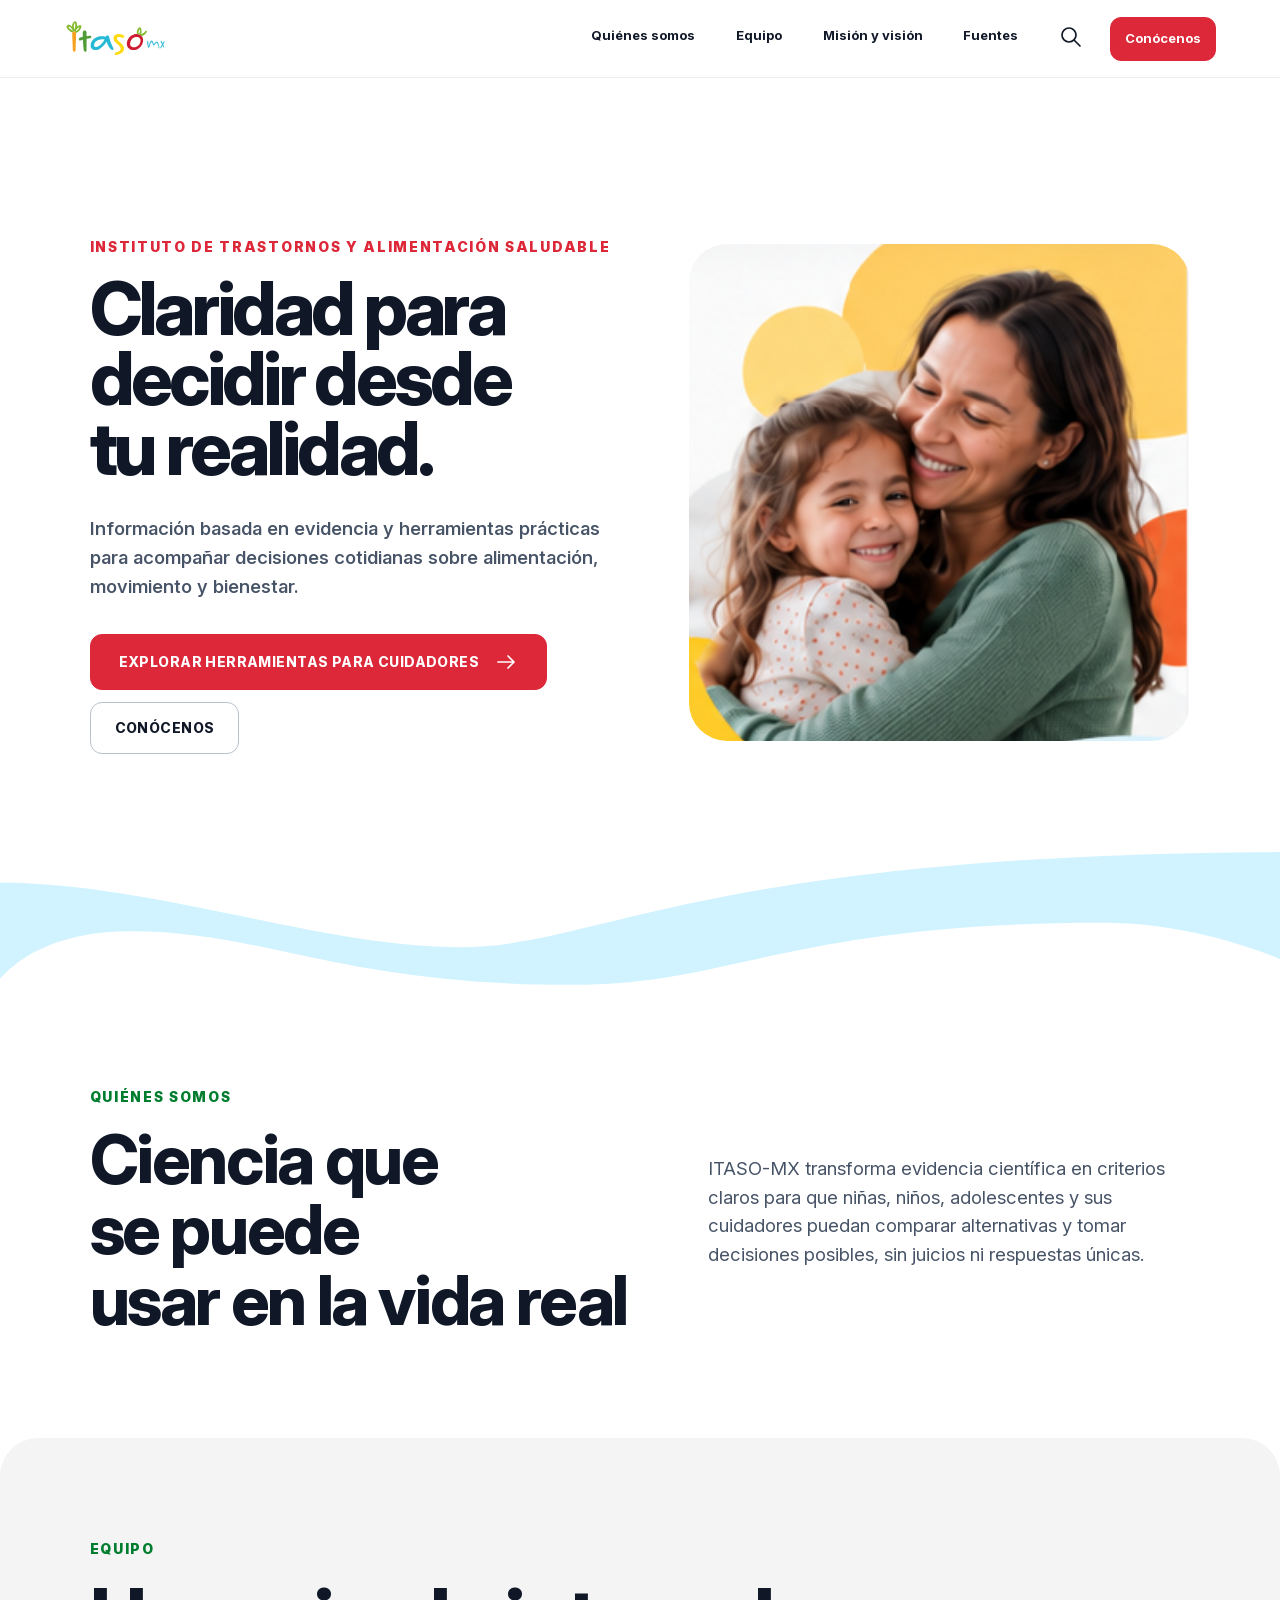
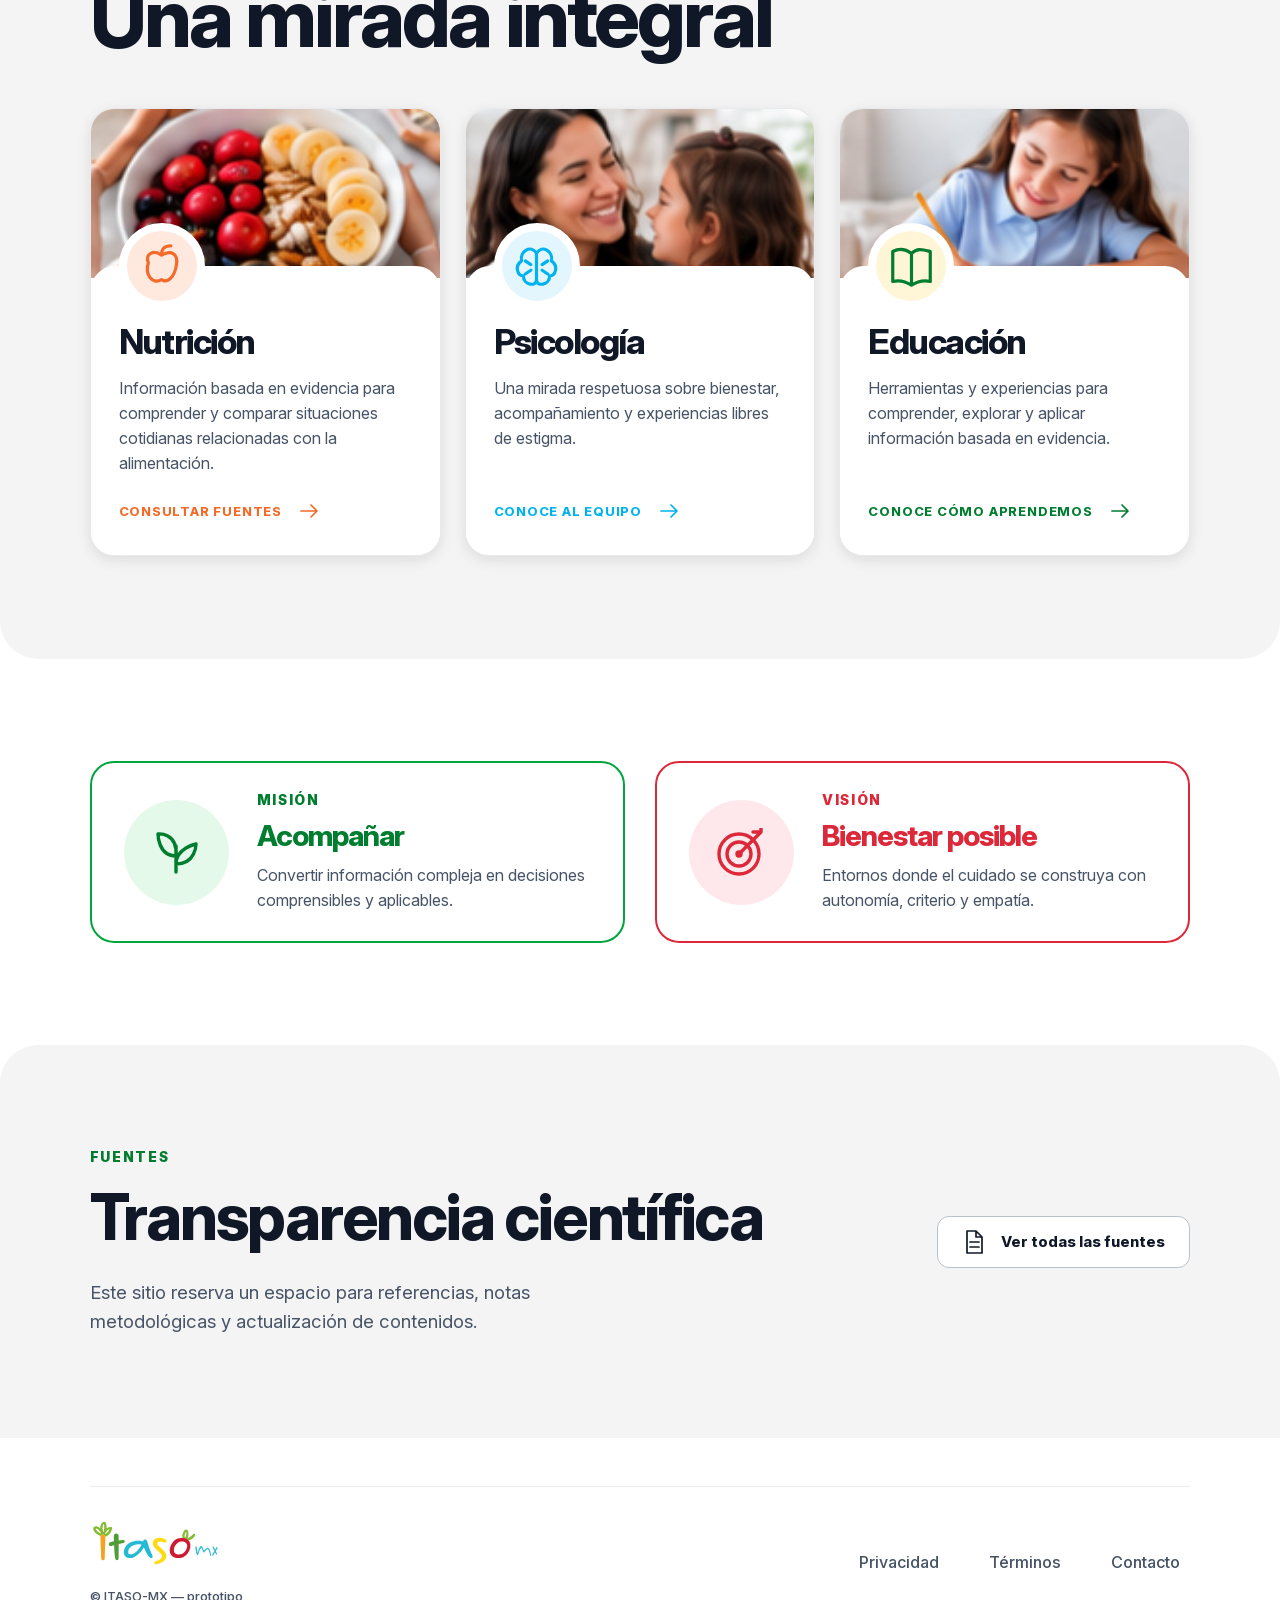
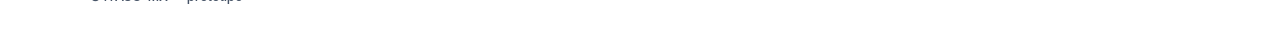
==== commit d1a6d142: "Home ITASO: hero con CTA principal a cuidadores y modales por disciplina - Hero: CTA principal 'Expl" ====
--- a/index.html
+++ b/index.html
@@ -10,6 +10,7 @@
   <link rel="stylesheet" href="css/landing.css?v=ref4">
   <link rel="stylesheet" href="css/caregiver-menu.css?v=ref4">
   <link rel="stylesheet" href="css/nutrition.css?v=1">
+  <link rel="stylesheet" href="css/landing-modals.css?v=1">
 </head>
 <body>
   <a class="skip-link" href="#app">Saltar al contenido</a>
@@ -84,12 +85,26 @@
     </div>
   </div>
 
+  <div id="landing-modal" class="resource-modal" role="dialog" aria-modal="true" aria-labelledby="landing-modal-title" aria-describedby="landing-modal-description" hidden>
+    <div class="resource-dialog" data-modal-accent="orange" tabindex="-1">
+      <button class="resource-close" type="button" data-close-landing aria-label="Cerrar información">×</button>
+      <article class="resource-modal-content">
+        <p class="resource-modal-kicker" id="landing-modal-kicker"></p>
+        <h2 id="landing-modal-title"></h2>
+        <p class="resource-modal-description" id="landing-modal-description"></p>
+        <p class="resource-intro" id="landing-modal-intro" hidden></p>
+        <div class="lm-body" id="landing-modal-body"></div>
+      </article>
+    </div>
+  </div>
+
   <script src="js/data.js"></script>
   <script src="js/storage.js"></script>
   <script src="js/router.js"></script>
   <script src="js/decision.js"></script>
   <script src="js/identity.js"></script>
   <script src="js/landing.js"></script>
+  <script src="js/landing-modals.js"></script>
   <script src="js/app.js"></script>
   <script src="js/navigation.js"></script>
   <script src="js/nutrition.js"></script>
--- a/css/landing.css
+++ b/css/landing.css
@@ -10,6 +10,9 @@
 .lp-search-toggle { border:0; background:none; color:var(--ink); cursor:pointer; }
 .lp-button--primary,.lp-button--orange { background:var(--itaso-red); color:white; border-color:var(--itaso-red); }
 .lp-button--primary:hover,.lp-button--orange:hover { background:#B91F30; color:white; border-color:#B91F30; }
+.lp-button--secondary { background:white; color:var(--ink); border-color:#b9c1ca; }
+.lp-hero .lp-actions .lp-button { text-transform:uppercase; letter-spacing:.03em; font-size:14px; }
+.lp-hero .lp-actions .lp-button--primary { min-height:56px; padding:14px 28px; }
 .lp-hero { display:grid; grid-template-columns:minmax(0,1.02fr) minmax(0,.98fr); align-items:center; gap:6vw; padding-block:clamp(68px,8vw,120px) 88px; min-height:calc(100vh - 78px); }
 .lp-hero .lp-eyebrow { color:var(--itaso-red); margin-bottom:18px; }
 .lp-hero h1 { font-size:clamp(64px,5.7vw,94px); line-height:.96; letter-spacing:-.05em; }
@@ -28,7 +31,9 @@
 .lp-team-surface { max-width:var(--container-max); margin:auto; }
 .lp-team-surface > h2 { font-size:var(--type-section-title); max-width:13ch; margin:18px 0 48px; }
 .lp-team-grid { display:grid; grid-template-columns:repeat(3,minmax(0,1fr)); gap:24px; }
-.lp-card { min-width:0; display:flex; flex-direction:column; overflow:hidden; border:1px solid rgba(16,24,40,.09); border-radius:var(--radius-card); background:white; box-shadow:0 4px 14px rgba(16,24,40,.1); }
+.lp-card { min-width:0; display:flex; flex-direction:column; overflow:hidden; border:1px solid rgba(16,24,40,.09); border-radius:var(--radius-card); background:white; box-shadow:0 4px 14px rgba(16,24,40,.1); transition:transform .18s ease,box-shadow .18s ease,border-color .18s ease; }
+.lp-card--open { cursor:pointer; }
+.lp-card--open:hover,.lp-card--open:focus-visible { transform:translateY(-3px); border-color:rgba(16,24,40,.18); box-shadow:0 14px 30px rgba(16,24,40,.14); outline:3px solid color-mix(in srgb,var(--lp-tone) 40%,white); outline-offset:3px; }
 .lp-card-photo { display:block; width:100%; height:auto; aspect-ratio:390/189; object-fit:cover; }
 .lp-card-content { flex:1; position:relative; display:flex; flex-direction:column; align-items:flex-start; padding:58px 28px 28px; border-radius:24px 24px 0 0; background:white; margin-top:-12px; }
 .lp-card-icon { position:absolute; top:-43px; left:28px; display:grid; place-items:center; width:86px; height:86px; border:8px solid white; border-radius:50%; background:var(--lp-soft); color:var(--lp-tone); }
@@ -38,7 +43,8 @@
 .lp-tone-book { --lp-soft:var(--itaso-yellow-soft); --lp-tone:var(--action); }
 .lp-card h3 { margin:0 0 16px; font-size:var(--type-card-title); letter-spacing:-.045em; }
 .lp-card p { color:var(--text-secondary); }
-.lp-button--text { position:relative; border:0; border-radius:0; padding:24px 0 4px; margin-top:auto; color:var(--lp-tone); background:none; justify-content:flex-start; }
+.lp-button--text { position:relative; border:0; border-radius:0; padding:24px 0 4px; margin-top:auto; color:var(--lp-tone); background:none; justify-content:flex-start; text-transform:uppercase; font-size:13px; letter-spacing:.06em; }
+.lp-card--open:hover .lp-button--text,.lp-card--open:focus-visible .lp-button--text { color:var(--ink); }
 .lp-button--text:hover { background:none; color:var(--ink); text-decoration:underline; text-underline-offset:6px; }
 .lp-purpose { display:grid; grid-template-columns:1fr 1fr; gap:30px; padding-block:clamp(64px,8vw,120px); }
 .lp-purpose-card { display:flex; gap:28px; padding:28px 32px; align-items:center; border:2px solid var(--itaso-green); border-radius:24px; }
--- a/css/landing-modals.css
+++ b/css/landing-modals.css
@@ -0,0 +1,121 @@
+/* Modales informativos del Home (landing).
+   Reutilizan la base .resource-modal / .resource-dialog de nutrition.css:
+   aquí solo viven los bloques de contenido específicos de cada ficha. */
+
+.lm-body { margin-top: 30px; display: grid; gap: 24px; }
+.lm-intro2 { max-width: 820px; margin: 14px 0 0; color: var(--text-secondary); font-size: 16px; line-height: 1.5; }
+
+/* Fuentes organizadas por tema */
+.lm-section { padding-top: 24px; border-top: 1px solid var(--line); }
+.lm-section:first-child { padding-top: 0; border-top: 0; }
+.lm-section-title {
+  margin: 0;
+  color: var(--modal-accent);
+  font-size: 12px;
+  font-weight: 850;
+  letter-spacing: .12em;
+  line-height: 1.3;
+  text-transform: uppercase;
+}
+.lm-section-text {
+  max-width: 820px;
+  margin: 10px 0 16px;
+  color: var(--text-secondary);
+  font-size: 15px;
+  font-weight: 520;
+  line-height: 1.5;
+}
+
+/* Disciplinas (equipo interdisciplinario) */
+.lm-discipline-grid { display: grid; grid-template-columns: repeat(3, minmax(0, 1fr)); gap: 18px; margin-top: 26px; }
+.lm-discipline-card {
+  display: flex;
+  flex-direction: column;
+  gap: 10px;
+  min-height: 0;
+  padding: 24px;
+  border: 1.5px solid color-mix(in srgb, var(--modal-accent) 28%, transparent);
+  border-radius: 20px;
+  background: var(--modal-soft);
+}
+.lm-chip {
+  width: fit-content;
+  padding: 5px 10px;
+  border: 1.5px solid var(--modal-accent);
+  border-radius: 999px;
+  background: var(--white);
+  color: var(--modal-accent);
+  font-size: 10px;
+  font-weight: 790;
+  letter-spacing: .1em;
+  line-height: 1.2;
+  text-transform: uppercase;
+}
+.lm-discipline-card h4 { margin: 0; color: var(--ink); font-size: 24px; font-weight: 760; line-height: 1.1; letter-spacing: -.03em; }
+.lm-discipline-card p { margin: 0; color: var(--text-secondary); font-size: 14px; font-weight: 520; line-height: 1.52; }
+
+/* Principios (evidencia → vida cotidiana) */
+.lm-principles { display: grid; gap: 14px; margin-top: 26px; }
+.lm-principle {
+  min-height: 0;
+  padding: 20px 22px;
+  display: grid;
+  grid-template-columns: 44px 1fr;
+  gap: 16px;
+  border: 1px solid color-mix(in srgb, var(--modal-accent) 26%, transparent);
+  border-radius: 18px;
+  background: var(--white);
+}
+.lm-principle-number {
+  width: 38px;
+  height: 38px;
+  display: grid;
+  place-items: center;
+  border-radius: 50%;
+  background: var(--modal-soft);
+  color: var(--modal-accent);
+  font-size: 11px;
+  font-weight: 850;
+}
+.lm-principle h4 { margin: 0; color: var(--ink); font-size: 20px; font-weight: 760; line-height: 1.15; letter-spacing: -.025em; }
+.lm-principle p { margin: 8px 0 0; color: var(--text-secondary); font-size: 14px; font-weight: 520; line-height: 1.5; }
+.lm-chips { margin-top: 12px; }
+
+/* Bloque de cierre */
+.lm-closing {
+  margin-top: 26px;
+  padding: 22px 24px;
+  border: 1.5px solid color-mix(in srgb, var(--modal-accent) 34%, transparent);
+  border-radius: 18px;
+  background: var(--modal-soft);
+}
+.lm-closing-text {
+  max-width: 820px;
+  margin: 10px 0 0;
+  color: #263240;
+  font-size: 15px;
+  font-weight: 650;
+  line-height: 1.45;
+}
+.lm-closing .resource-cta-link { margin-top: 18px; }
+
+/* ---------- Responsive ---------- */
+@media (max-width: 980px) {
+  .lm-discipline-grid { grid-template-columns: 1fr; }
+  .lm-principle { padding: 18px 16px; }
+}
+
+@media (max-width: 679px) {
+  .lm-body { margin-top: 24px; gap: 20px; }
+  .lm-section { padding-top: 20px; }
+  .lm-intro2 { font-size: 14px; }
+  .lm-section-text { font-size: 14px; }
+  .lm-discipline-grid { gap: 14px; margin-top: 20px; }
+  .lm-discipline-card { padding: 20px; }
+  .lm-principles { gap: 12px; margin-top: 22px; }
+  .lm-principle { grid-template-columns: 32px 1fr; gap: 12px; }
+  .lm-principle-number { width: 30px; height: 30px; font-size: 10px; }
+  .lm-closing { margin-top: 22px; padding: 20px; }
+  .lm-closing-text { font-size: 14px; }
+  .lm-closing .resource-cta-link { width: 100%; }
+}
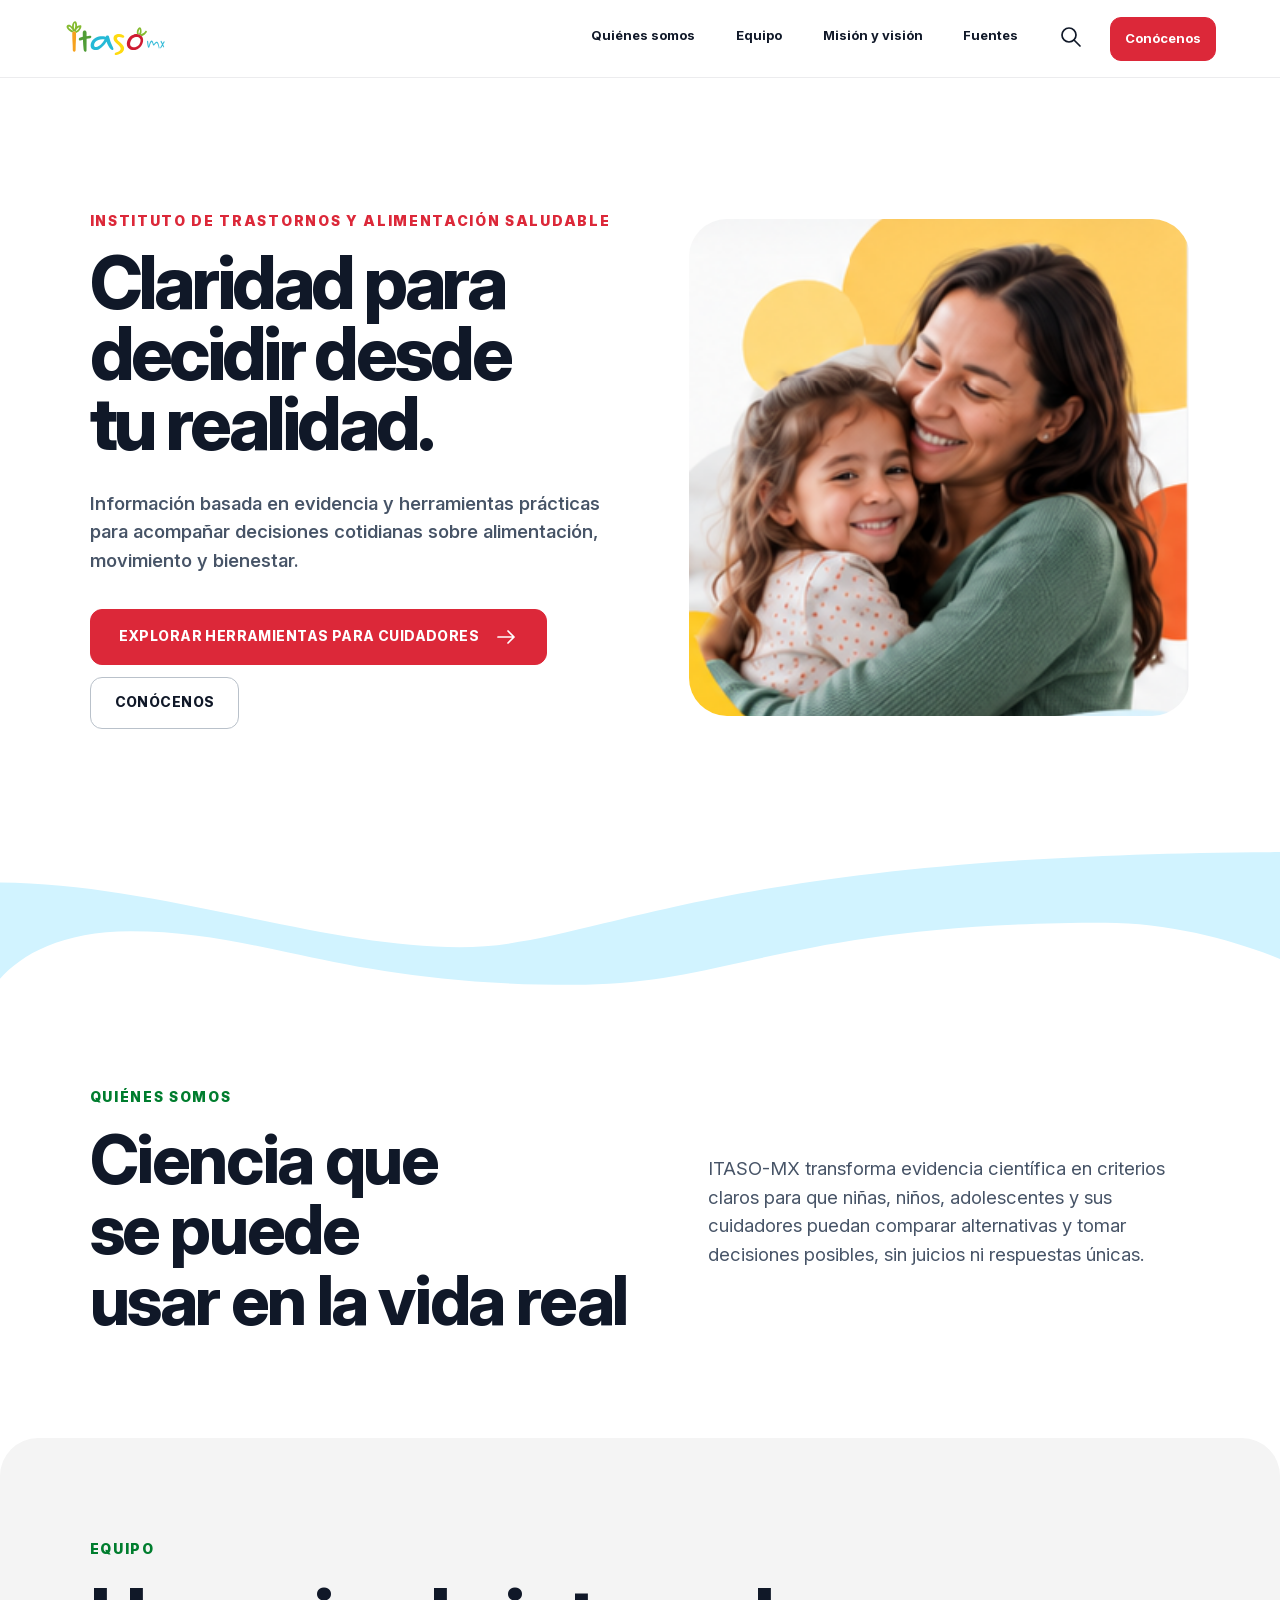
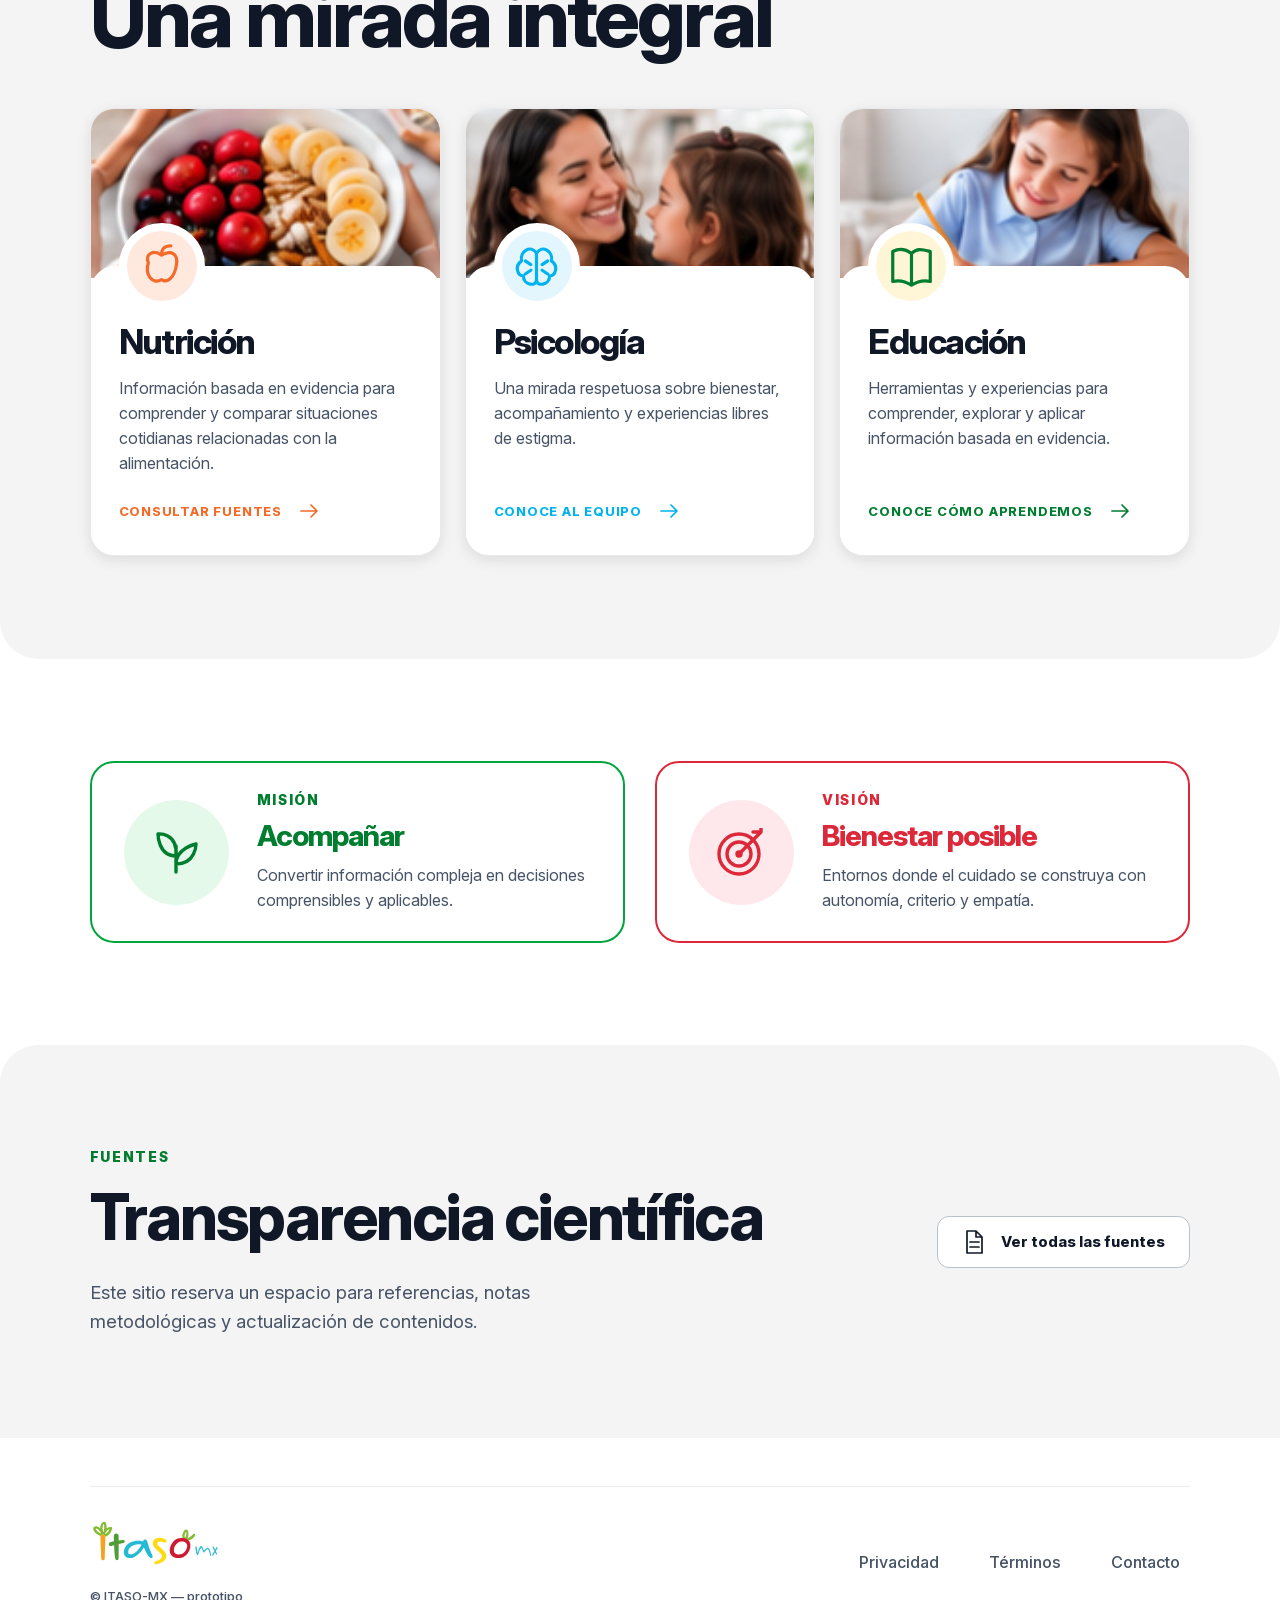
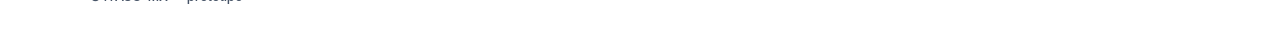
==== commit 22be8c33: "Cuidadores: Decide con lo que tienes, 20 recetas, guia y fuentes agrupadas Nuevos datos reutilizable" ====
--- a/index.html
+++ b/index.html
@@ -10,6 +10,8 @@
   <link rel="stylesheet" href="css/landing.css?v=ref4">
   <link rel="stylesheet" href="css/caregiver-menu.css?v=ref4">
   <link rel="stylesheet" href="css/nutrition.css?v=1">
+  <link rel="stylesheet" href="css/caregiver.css?v=1">
+  <link rel="stylesheet" href="css/scenarios.css?v=1">
   <link rel="stylesheet" href="css/landing-modals.css?v=1">
 </head>
 <body>
@@ -98,13 +100,42 @@
     </div>
   </div>
 
+  <div id="caregiver-modal" class="resource-modal" role="dialog" aria-modal="true" aria-labelledby="caregiver-modal-title" aria-describedby="caregiver-modal-description" hidden>
+    <div class="resource-dialog" data-modal-accent="orange" tabindex="-1">
+      <button class="resource-close" type="button" data-close-caregiver aria-label="Cerrar información">×</button>
+      <article class="resource-modal-content">
+        <p class="resource-modal-kicker" id="caregiver-modal-kicker"></p>
+        <h2 id="caregiver-modal-title"></h2>
+        <p class="resource-modal-description" id="caregiver-modal-description"></p>
+        <div id="caregiver-modal-body" class="resource-modal-body"></div>
+      </article>
+    </div>
+  </div>
+
+  <div id="scenario-modal" class="resource-modal" role="dialog" aria-modal="true" aria-labelledby="scenario-modal-title" aria-describedby="scenario-modal-description" hidden>
+    <div class="resource-dialog" data-modal-accent="orange" tabindex="-1">
+      <button class="resource-close" type="button" data-close-scenario aria-label="Cerrar información">×</button>
+      <article class="resource-modal-content">
+        <p class="resource-modal-kicker" id="scenario-modal-kicker"></p>
+        <h2 id="scenario-modal-title"></h2>
+        <p class="resource-modal-description" id="scenario-modal-description"></p>
+        <div id="scenario-modal-body" class="resource-modal-body"></div>
+      </article>
+    </div>
+  </div>
+
   <script src="js/data.js"></script>
+  <script src="js/data-sources.js"></script>
+  <script src="js/data-scenarios.js"></script>
+  <script src="js/data-guide.js"></script>
   <script src="js/storage.js"></script>
   <script src="js/router.js"></script>
   <script src="js/decision.js"></script>
   <script src="js/identity.js"></script>
+  <script src="js/scenarios.js"></script>
   <script src="js/landing.js"></script>
   <script src="js/landing-modals.js"></script>
+  <script src="js/caregiver.js"></script>
   <script src="js/app.js"></script>
   <script src="js/navigation.js"></script>
   <script src="js/nutrition.js"></script>
--- a/css/landing.css
+++ b/css/landing.css
@@ -13,7 +13,7 @@
 .lp-button--secondary { background:white; color:var(--ink); border-color:#b9c1ca; }
 .lp-hero .lp-actions .lp-button { text-transform:uppercase; letter-spacing:.03em; font-size:14px; }
 .lp-hero .lp-actions .lp-button--primary { min-height:56px; padding:14px 28px; }
-.lp-hero { display:grid; grid-template-columns:minmax(0,1.02fr) minmax(0,.98fr); align-items:center; gap:6vw; padding-block:clamp(68px,8vw,120px) 88px; min-height:calc(100vh - 78px); }
+.lp-hero { display:grid; grid-template-columns:minmax(0,1.02fr) minmax(0,.98fr); align-items:center; gap:6vw; padding-top:clamp(34px,4vw,60px); padding-bottom:88px; min-height:calc(100vh - 78px); }
 .lp-hero .lp-eyebrow { color:var(--itaso-red); margin-bottom:18px; }
 .lp-hero h1 { font-size:clamp(64px,5.7vw,94px); line-height:.96; letter-spacing:-.05em; }
 .lp-lead { color:var(--text-secondary); font-size:var(--type-lead); font-weight:560; max-width:590px; padding-top:30px; }
@@ -80,7 +80,7 @@
 }
 @media(max-width:980px) {
  .lp-nav-links { flex-direction:column; align-items:stretch; gap:0; }
- .lp-hero { grid-template-columns:1fr; gap:45px; min-height:0; padding-block:65px 75px; }
+ .lp-hero { grid-template-columns:1fr; gap:45px; min-height:0; padding-top:33px; padding-bottom:75px; }
  .lp-hero h1 { font-size:clamp(56px,12vw,82px); }
  .lp-hero-media { max-width:590px; width:100%; margin:auto; }
  .lp-about { grid-template-columns:1fr; gap:32px; }
--- a/css/caregiver-menu.css
+++ b/css/caregiver-menu.css
@@ -6,7 +6,7 @@
 .cg-copy h1 { font-size:var(--type-page-title); line-height:.96; letter-spacing:-.055em; margin:18px 0 30px; }
 .cg-lead { color:var(--text-secondary); font-size:var(--type-lead); font-weight:560; margin:0; }
 .cg-lead br { display:none; }
-.cg-photo { display:grid; place-items:center; text-align:center; width:100%; aspect-ratio:1; padding:32px; border:1px solid var(--line); border-radius:var(--radius-section); background:var(--paper); color:var(--text-subtle); font-size:22px; font-weight:700; }
+.cg-photo { display:block; width:100%; height:auto; aspect-ratio:1; object-fit:cover; object-position:center; border:1px solid var(--line); border-radius:var(--radius-section); background:var(--paper); }
 .cg-wave { display:block; width:100%; height:100px; margin-top:-48px; fill:var(--itaso-blue); }
 .cg-tools,.cg-topics { padding-block:64px; }
 .cg-grid { display:grid; grid-template-columns:repeat(3,minmax(0,1fr)); gap:24px; }
--- a/css/caregiver.css
+++ b/css/caregiver.css
@@ -0,0 +1,108 @@
+/* Cuidadores enriquecido: Actividad física (fichas temáticas + generador),
+   Recursos y guías. Reutiliza el sistema visual de nutrition.css (tarjetas,
+   modales, acentos) y los tokens ITASO. */
+
+/* ---------- Íconos de tarjeta por acento ---------- */
+.icon-disc.tone-orange { background: var(--itaso-orange-soft); color: var(--itaso-orange); }
+.icon-disc.tone-blue { background: var(--itaso-blue-soft); color: var(--itaso-blue); }
+.icon-disc.tone-green { background: var(--itaso-green-soft); color: var(--itaso-green); }
+.icon-disc.tone-yellow { background: var(--itaso-yellow-soft); color: var(--itaso-yellow); }
+.icon-disc.tone-red { background: var(--itaso-red-soft); color: var(--itaso-red); }
+
+/* ---------- Fichas temáticas (Actividad física) ---------- */
+.activity-tool { margin-top: 60px; padding-top: 44px; border-top: 1px solid var(--line); }
+.activity-tool-head .eyebrow { color: var(--itaso-orange); }
+.activity-tool-head h2 { margin: 0 0 14px; }
+.activity-tool-head p.muted { margin: 0 0 8px; }
+.tool-panel { max-width: 860px; }
+.tool-panel .option-grid { margin-top: 6px; }
+.activity-note { margin-top: 12px; color: var(--text-subtle); font-size: 13px; line-height: 1.45; }
+.activity-result { margin-top: 26px; }
+.activity-result .result { margin: 0; max-width: none; }
+.activity-result-card h3 { margin: 0 0 14px; }
+.activity-facts {
+  margin: 0 0 20px;
+  padding: 0;
+  display: grid;
+  grid-template-columns: repeat(auto-fit, minmax(150px, 1fr));
+  gap: 10px;
+}
+.activity-facts div { padding: 10px 12px; border: 1px solid var(--line); border-radius: 12px; background: var(--white); }
+.activity-facts dt { font-size: 11px; font-weight: 850; text-transform: uppercase; letter-spacing: .08em; color: var(--text-subtle); }
+.activity-facts dd { margin: 4px 0 0; font-weight: 720; }
+.activity-h { margin: 0 0 8px; font-size: 18px; }
+.activity-steps { margin: 0 0 0 20px; }
+.activity-steps li { margin: 5px 0; }
+.activity-adapt { margin: 14px 0 0; color: var(--text-secondary); }
+
+/* ---------- Recursos y guías ---------- */
+.resource-filters { display: flex; flex-wrap: wrap; gap: 10px; }
+.filter-chip {
+  border: 1.5px solid var(--line);
+  background: var(--white);
+  color: var(--ink);
+  padding: 9px 16px;
+  border-radius: 999px;
+  font-weight: 720;
+  font-size: 14px;
+  cursor: pointer;
+  transition: border-color .18s ease, background-color .18s ease, color .18s ease;
+}
+.filter-chip:hover,
+.filter-chip:focus-visible { border-color: var(--action); color: var(--action); }
+.filter-chip[aria-pressed="true"] { background: var(--action); border-color: var(--action); color: var(--white); }
+.resource-card { min-height: 340px; display: flex; flex-direction: column; align-items: flex-start; }
+.resource-card-head { width: 100%; display: flex; align-items: center; justify-content: space-between; gap: 12px; }
+.resource-badge {
+  flex-shrink: 0;
+  padding: 5px 10px;
+  border-radius: 999px;
+  background: var(--paper);
+  color: var(--text-secondary);
+  font-size: 12px;
+  font-weight: 760;
+}
+.resource-card h3 { margin: 18px 0 10px; }
+.resource-card p.muted { margin: 0 0 16px; }
+.resource-card .resource-chips { margin-bottom: 14px; }
+.resource-actions { margin-top: auto; width: 100%; }
+.resource-pill {
+  align-self: center;
+  padding: 7px 12px;
+  border-radius: 999px;
+  background: var(--paper);
+  color: var(--text-subtle);
+  font-size: 11px;
+  font-weight: 760;
+  text-transform: uppercase;
+  letter-spacing: .06em;
+}
+
+/* ---------- Modal de recursos (cuerpo variable) ---------- */
+.resource-modal-body .resource-intro { margin-top: 20px; }
+.cg-detail { margin-top: 24px; }
+.cg-detail-title { margin: 0 0 12px; font-size: 22px; }
+.cg-detail-list { margin: 0 0 0 20px; }
+.cg-detail-list li { margin: 6px 0; color: var(--text-secondary); }
+.cg-soon {
+  margin-top: 18px;
+  padding: 12px 14px;
+  border: 1px dashed #cdd5df;
+  border-radius: 12px;
+  color: var(--text-subtle);
+  font-size: 13px;
+  line-height: 1.45;
+}
+.cg-back { margin: 14px 0 0; font-weight: 700; }
+.cg-back a { color: var(--action); text-decoration: underline; text-underline-offset: 4px; }
+
+/* ---------- Responsive ---------- */
+@media (max-width: 820px) {
+  .activity-facts { grid-template-columns: repeat(2, minmax(0, 1fr)); }
+}
+@media (max-width: 679px) {
+  .resource-filters .filter-chip { flex: 1 1 45%; text-align: center; }
+  .activity-tool { margin-top: 40px; padding-top: 30px; }
+  .activity-facts { grid-template-columns: 1fr; }
+  .resource-card { min-height: 300px; }
+}
--- a/css/scenarios.css
+++ b/css/scenarios.css
@@ -0,0 +1,127 @@
+/* "Decide con lo que tienes" (situaciones + asistente), Recetas y Recursos.
+   Extiende el sistema visual de nutrition.css y caregiver.css. */
+
+/* ---------- Entrada: situaciones cotidianas ---------- */
+.scenario-grid { margin-top: 24px; grid-template-columns: repeat(auto-fit, minmax(280px, 1fr)); }
+.scenario-grid .nutrition-card { min-height: 300px; }
+.scenario-grid .nutrition-card p.muted { margin-bottom: 18px; }
+
+.decision-general { border-top: 1px solid var(--line); }
+.decision-cta { text-align: left; }
+.decision-cta h2 { margin: 10px 0 12px; font-size: clamp(28px, 3.2vw, 44px); }
+.decision-cta p.muted { margin: 0 0 20px; }
+.decision-cta .decision-surface { max-width: 100%; }
+
+.scenario-back { margin: 16px 0 0; font-weight: 700; }
+.scenario-back a { color: var(--itaso-orange); text-decoration: underline; text-underline-offset: 4px; }
+
+/* ---------- Recetas: filtros y tarjetas ---------- */
+.recipe-filters { display: grid; gap: 18px; }
+.recipe-tag-filters { display: flex; flex-wrap: wrap; gap: 10px; }
+.recipe-count { margin: 20px 0 4px; color: var(--text-subtle); font-size: 13px; font-weight: 760; letter-spacing: .04em; text-transform: uppercase; }
+.recipe-card { display: flex; flex-direction: column; align-items: flex-start; min-height: 320px; }
+.recipe-card h3 { margin: 16px 0 10px; }
+.recipe-card p.muted { margin: 0 0 16px; }
+.recipe-card-tags { display: flex; flex-wrap: wrap; gap: 6px; margin-bottom: 18px; }
+.recipe-card .button-row { margin-top: auto; }
+
+/* ---------- Detalle de receta ---------- */
+.recipe-meta { display: flex; flex-wrap: wrap; gap: 8px; margin-bottom: 22px; }
+.recipe-chip {
+  padding: 7px 14px;
+  border: 1.5px solid var(--line);
+  border-radius: 999px;
+  background: var(--white);
+  color: var(--text-secondary);
+  font-size: 13px;
+  font-weight: 720;
+}
+.recipe-columns { margin-top: 6px; }
+.recipe-list-items { margin: 0; padding-left: 20px; }
+.recipe-list-items li { margin: 8px 0; color: var(--text-secondary); }
+.recipe-serves { margin: 16px 0 0; color: var(--text-subtle); font-size: 13px; font-weight: 700; }
+.recipe-substitutions { margin-top: 44px; }
+.recipe-substitutions h2 { margin: 0 0 10px; font-size: clamp(28px, 3.2vw, 44px); }
+.recipe-substitutions > p.muted { margin: 0 0 20px; }
+.substitution-card p { margin: 8px 0 0; }
+.substitution-card .eyebrow { color: var(--itaso-orange); }
+.recipe-serve {
+  margin-top: 28px;
+  padding: 20px 24px;
+  border: 1.5px solid var(--itaso-green);
+  border-radius: 18px;
+  background: var(--itaso-green-soft);
+}
+.recipe-serve span { display: block; color: var(--action); font-size: 11px; font-weight: 850; letter-spacing: .11em; text-transform: uppercase; }
+.recipe-serve p { margin: 8px 0 0; color: #1f3b2a; font-size: 16px; font-weight: 640; line-height: 1.45; }
+.recipe-source { margin: 22px 0 0; color: var(--text-subtle); font-size: 13px; line-height: 1.5; }
+.recipe-source a { color: var(--action); text-decoration: underline; text-underline-offset: 3px; }
+
+/* ---------- Recursos y guías ---------- */
+.guide-card { display: flex; flex-direction: column; align-items: flex-start; }
+.guide-card-head { display: flex; align-items: center; justify-content: space-between; gap: 12px; width: 100%; }
+.guide-card h2 { margin: 22px 0 12px; }
+.guide-card .lead { margin: 0 0 20px; }
+.guide-includes { margin: 0 0 24px; padding-left: 20px; display: grid; gap: 8px; }
+.guide-includes li { color: var(--text-secondary); }
+.guide-contents { margin-top: 56px; padding-top: 44px; border-top: 1px solid var(--line); }
+.guide-contents .eyebrow { color: var(--itaso-orange); }
+.guide-contents h2 { margin: 8px 0 10px; }
+.guide-contents p.muted { margin: 0 0 24px; }
+.guide-contents-grid { display: grid; grid-template-columns: repeat(auto-fit, minmax(240px, 1fr)); gap: 12px; }
+.guide-section {
+  display: flex;
+  align-items: center;
+  gap: 16px;
+  padding: 18px 20px;
+  text-align: left;
+  border: 1.5px solid var(--line);
+  border-radius: 16px;
+  background: var(--white);
+  color: var(--ink);
+  cursor: pointer;
+  transition: border-color .18s ease, background-color .18s ease;
+}
+.guide-section:hover,
+.guide-section:focus-visible { border-color: var(--itaso-orange); background: var(--itaso-orange-soft); }
+.guide-section span { color: var(--itaso-orange); font-size: 15px; font-weight: 850; letter-spacing: .04em; }
+.guide-section strong { font-size: 15px; font-weight: 720; line-height: 1.25; }
+
+/* ---------- Guía dentro del modal ---------- */
+.guide-sections { margin-top: 28px; }
+.guide-section-list { display: grid; gap: 12px; margin-top: 14px; }
+.guide-section-block {
+  padding: 20px;
+  display: grid;
+  grid-template-columns: 46px 1fr;
+  gap: 16px;
+  border: 1.5px solid var(--itaso-orange);
+  border-radius: 18px;
+  background: var(--white);
+}
+.guide-section-block > span {
+  width: 38px;
+  height: 38px;
+  display: grid;
+  place-items: center;
+  border-radius: 50%;
+  background: #ffd6c2;
+  color: var(--itaso-orange);
+  font-size: 12px;
+  font-weight: 850;
+}
+.guide-section-block h4 { margin: 0; font-size: 20px; font-weight: 760; letter-spacing: -.025em; }
+.guide-section-block p { max-width: 680px; margin: 7px 0 0; color: var(--text-secondary); font-size: 14px; line-height: 1.5; }
+.guide-source-group { margin-top: 16px; }
+.guide-source-theme { margin: 0 0 8px; color: var(--itaso-orange); font-size: 12px; font-weight: 850; letter-spacing: .08em; text-transform: uppercase; }
+
+/* ---------- Responsive ---------- */
+@media (max-width: 980px) {
+  .scenario-grid .nutrition-card { min-height: 260px; }
+}
+@media (max-width: 679px) {
+  .recipe-card { min-height: 280px; }
+  .guide-contents { margin-top: 40px; padding-top: 30px; }
+  .guide-section-block { grid-template-columns: 1fr; gap: 8px; }
+  .guide-section-block span { width: 32px; height: 32px; }
+}
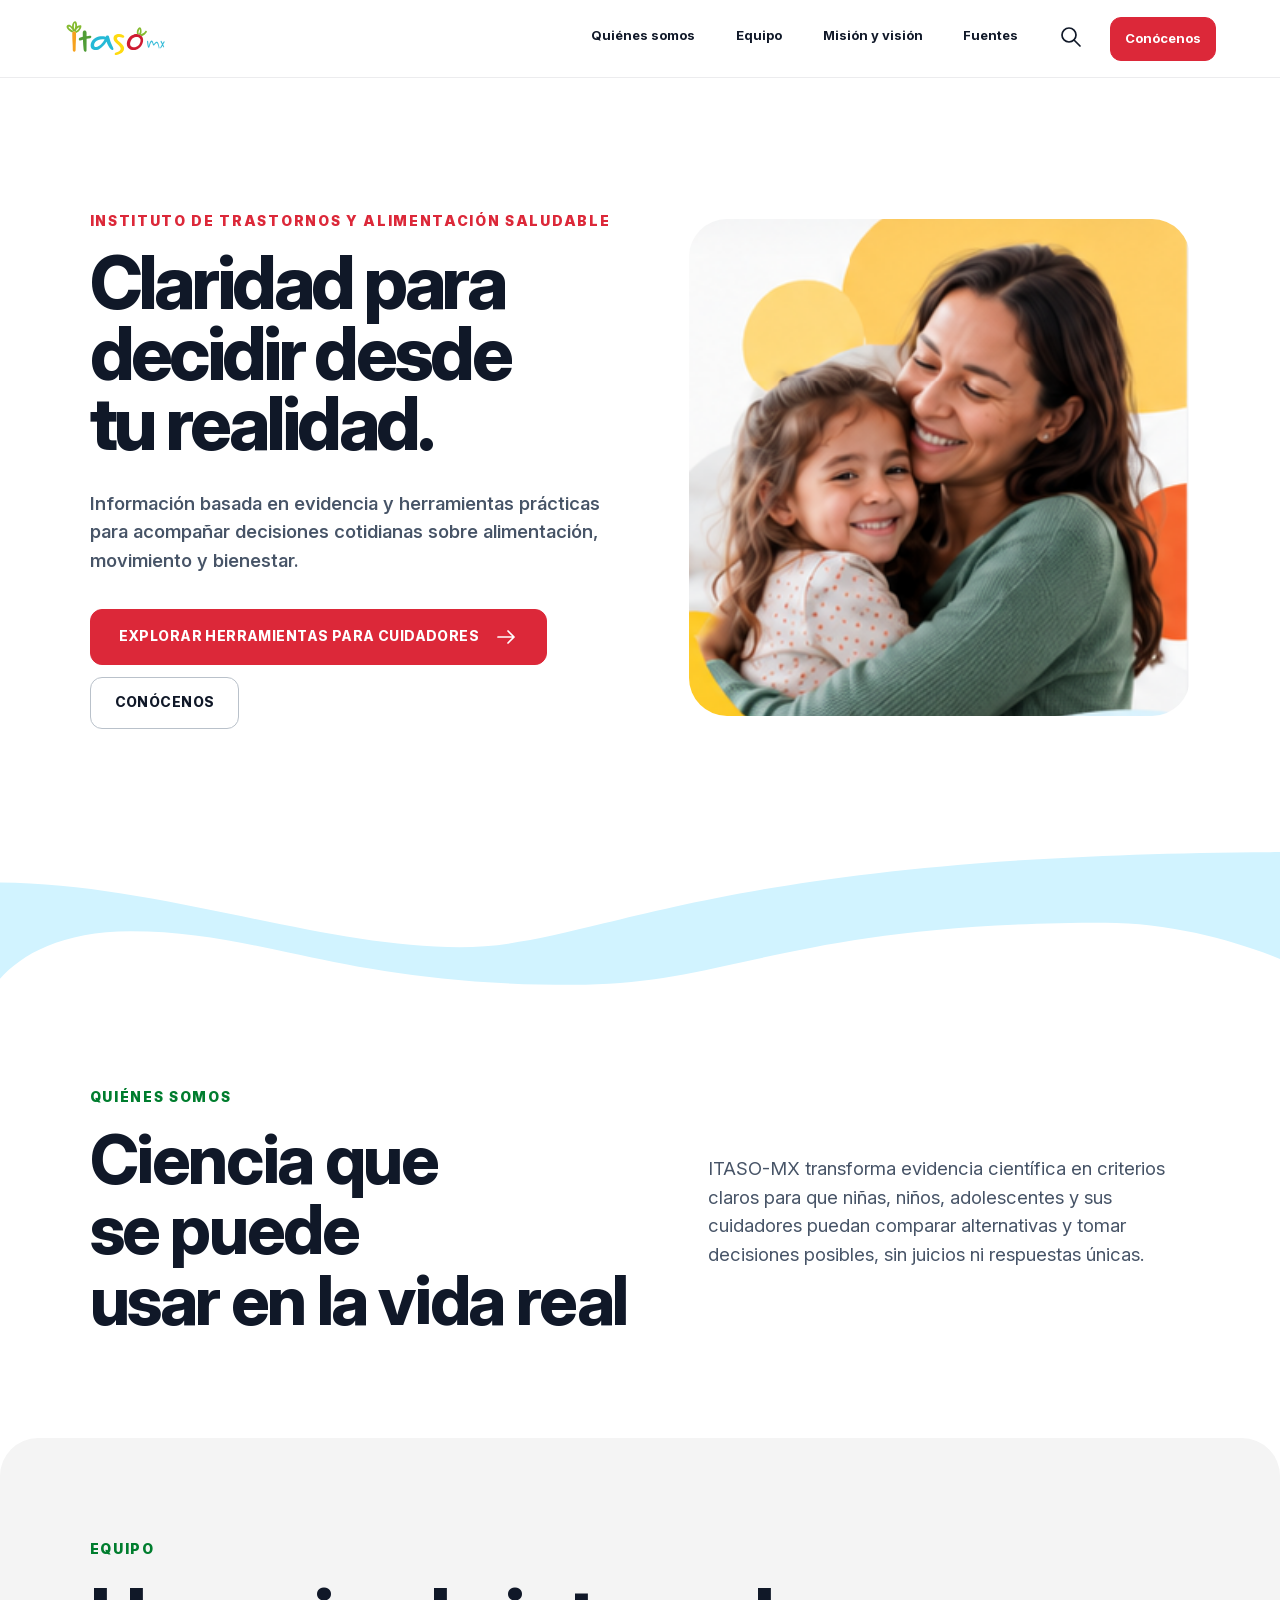
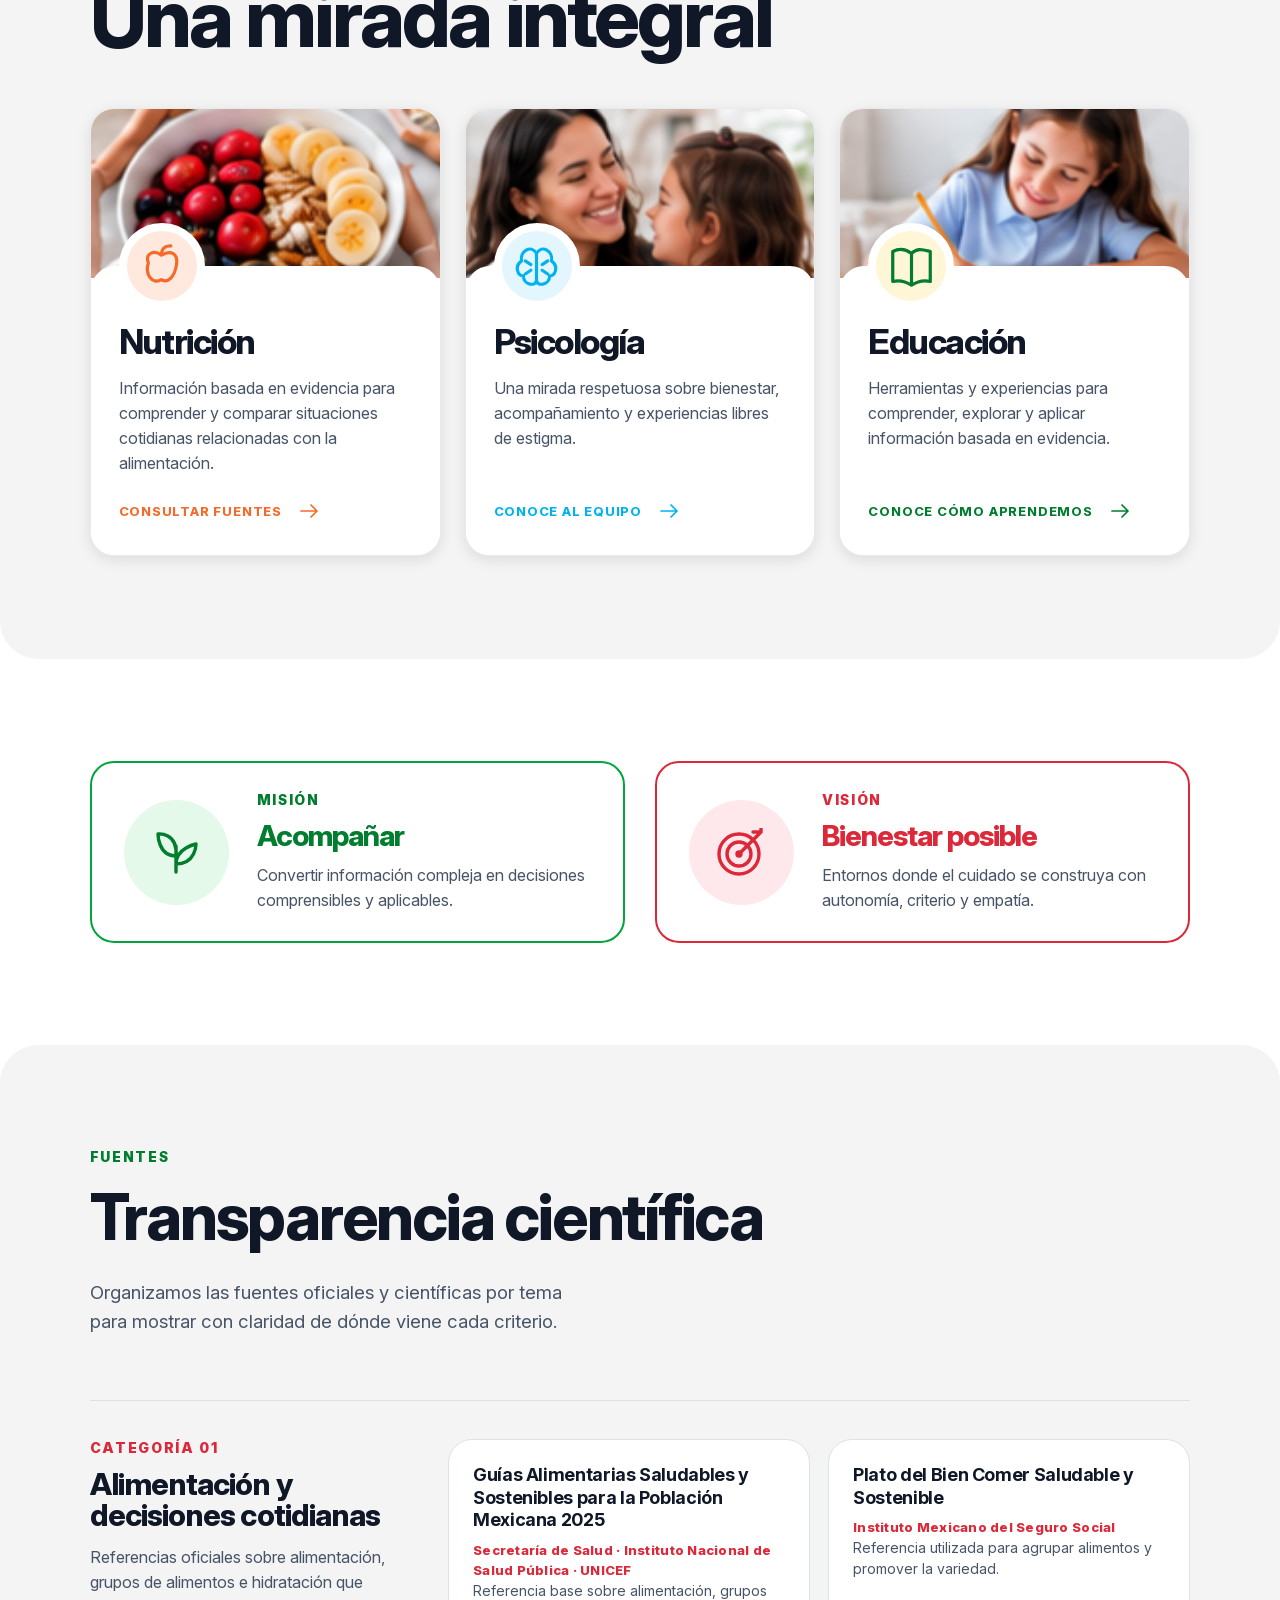
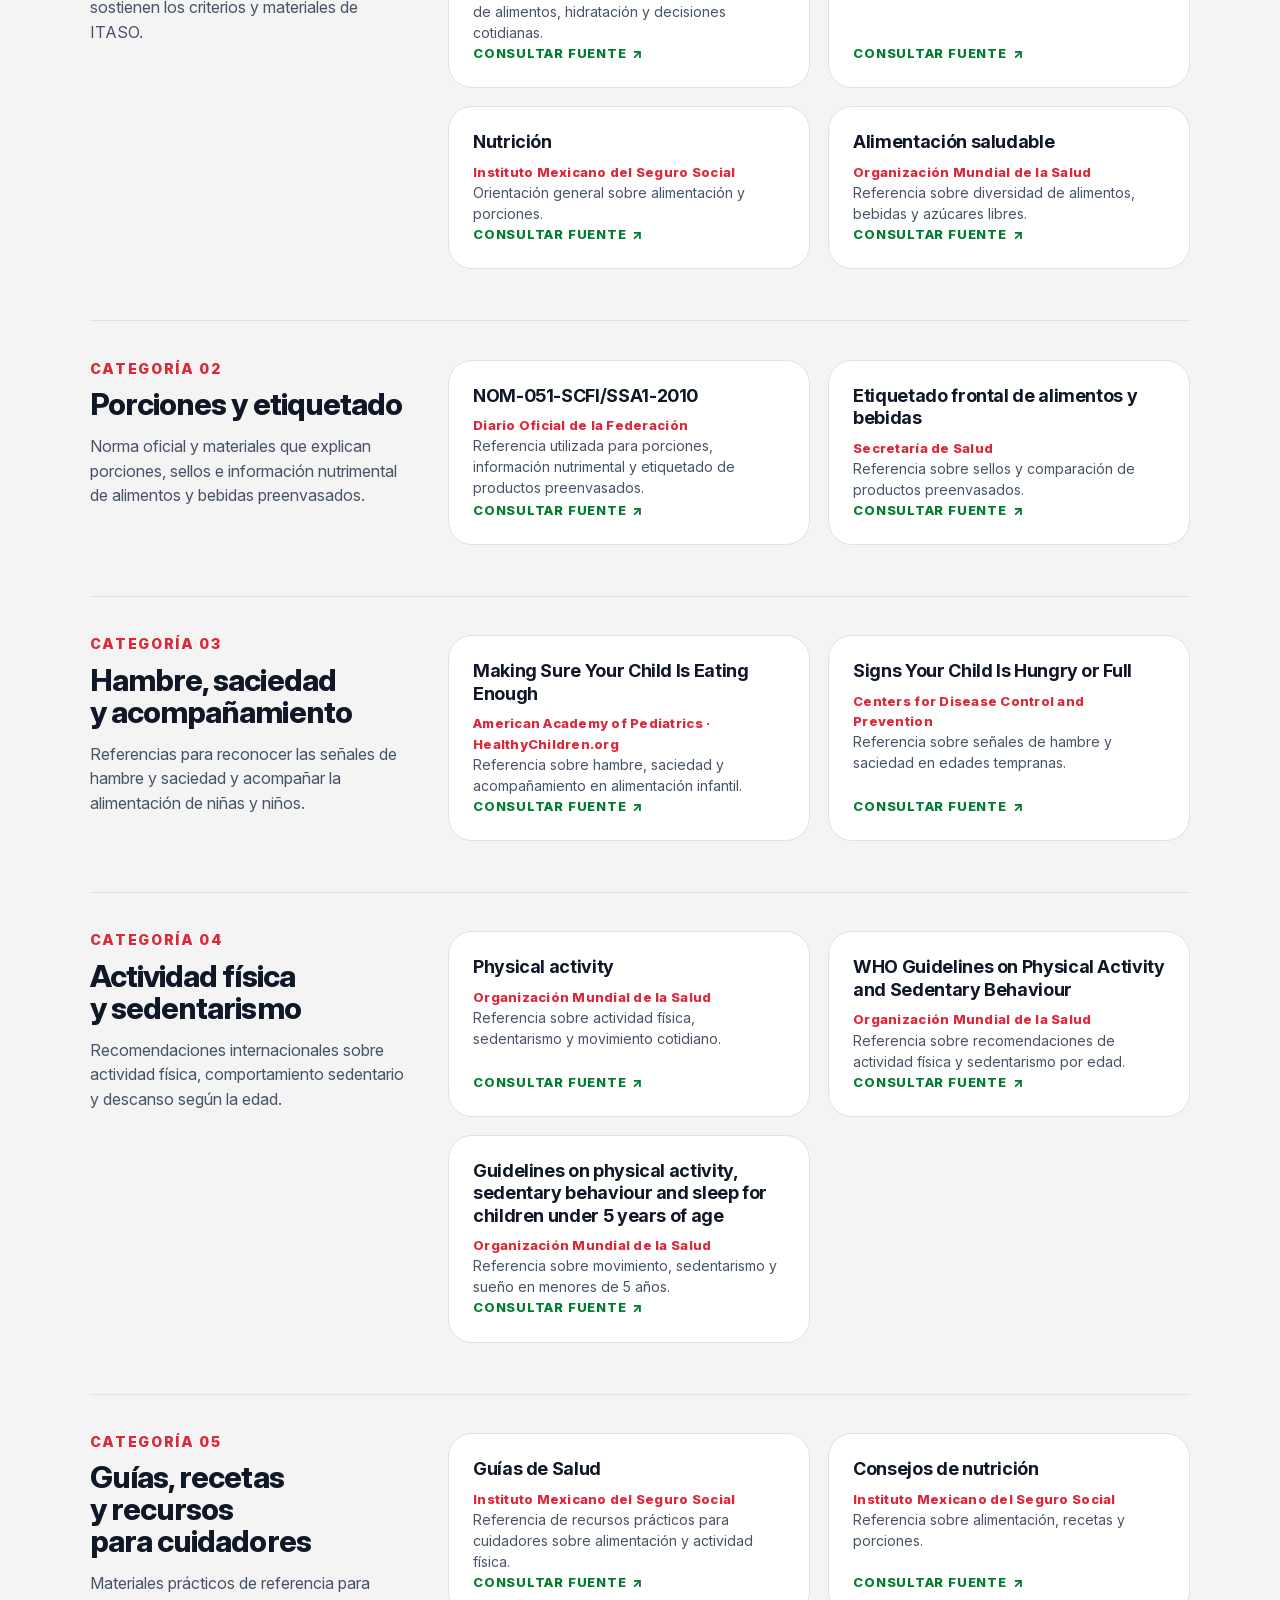
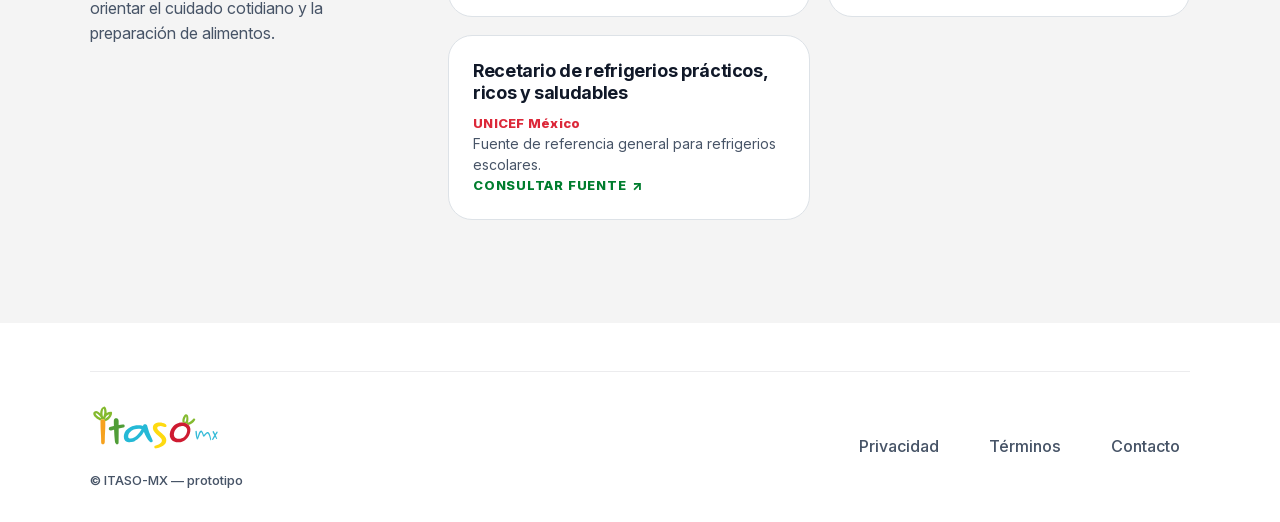
==== commit 85651fed: "Centralizar todas las fuentes y reutilizar la imagen del Home en cuidadores - js/data-sources.js pas" ====
--- a/index.html
+++ b/index.html
@@ -7,11 +7,11 @@
   <title>ITASO-MX | Prototipo funcional</title>
   <link rel="stylesheet" href="css/styles.css">
   <link rel="stylesheet" href="css/identity.css">
-  <link rel="stylesheet" href="css/landing.css?v=ref4">
-  <link rel="stylesheet" href="css/caregiver-menu.css?v=ref4">
+  <link rel="stylesheet" href="css/landing.css?v=ref5">
+  <link rel="stylesheet" href="css/caregiver-menu.css?v=ref5">
   <link rel="stylesheet" href="css/nutrition.css?v=1">
   <link rel="stylesheet" href="css/caregiver.css?v=1">
-  <link rel="stylesheet" href="css/scenarios.css?v=1">
+  <link rel="stylesheet" href="css/scenarios.css?v=2">
   <link rel="stylesheet" href="css/landing-modals.css?v=1">
 </head>
 <body>
@@ -124,8 +124,8 @@
     </div>
   </div>
 
+  <script src="js/data-sources.js"></script>
   <script src="js/data.js"></script>
-  <script src="js/data-sources.js"></script>
   <script src="js/data-scenarios.js"></script>
   <script src="js/data-guide.js"></script>
   <script src="js/storage.js"></script>
--- a/css/landing.css
+++ b/css/landing.css
@@ -58,10 +58,22 @@
 .lp-purpose-card--vision h2,.lp-purpose-card--vision .lp-eyebrow,.lp-purpose-card--vision .lp-purpose-icon { color:var(--itaso-red); }
 .lp-sources { padding:clamp(64px,8vw,120px) 0; border-radius:var(--radius-section) var(--radius-section) 0 0; background:var(--paper); }
 .lp-sources > .lp-wave { display:none; }
-.lp-sources-content { display:flex; justify-content:space-between; align-items:center; gap:40px; }
+.lp-sources-content { display:block; }
+.lp-sources-head { max-width:780px; }
 .lp-sources h2 { font-size:clamp(44px,5vw,72px); margin:18px 0 28px; }
-.lp-sources p:not(.lp-eyebrow) { color:var(--text-secondary); font-size:var(--type-lead); }
-.lp-button--source { flex-shrink:0; }
+.lp-sources-head p:not(.lp-eyebrow) { color:var(--text-secondary); font-size:var(--type-lead); }
+.lp-sources-categories { margin-top:clamp(40px,5vw,72px); display:grid; gap:clamp(36px,4vw,56px); }
+.lp-source-category { display:grid; grid-template-columns:minmax(230px,320px) 1fr; gap:clamp(24px,3vw,48px); padding-top:clamp(28px,3vw,40px); border-top:1px solid var(--line); }
+.lp-source-category-head .lp-eyebrow { color:var(--itaso-red); }
+.lp-source-category-head h3 { font-size:clamp(24px,2.4vw,32px); margin:10px 0 14px; letter-spacing:-.03em; }
+.lp-source-category-head p:not(.lp-eyebrow) { color:var(--text-secondary); font-size:16px; }
+.lp-source-grid { display:grid; grid-template-columns:repeat(auto-fit,minmax(240px,1fr)); gap:18px; align-content:start; }
+.lp-source-card { display:flex; flex-direction:column; align-items:flex-start; padding:24px; border:1px solid var(--line); border-radius:var(--radius-card); background:white; }
+.lp-source-card h4 { margin:0 0 8px; font-size:18px; line-height:1.25; letter-spacing:-.02em; }
+.lp-source-inst { color:var(--itaso-red); font-size:13px; font-weight:800; letter-spacing:.02em; margin:0 0 10px; }
+.lp-source-use { color:var(--text-secondary); font-size:14px; line-height:1.5; margin:0 0 18px; }
+.lp-source-link { margin-top:auto; display:inline-flex; align-items:center; gap:6px; color:var(--action); font-size:13px; font-weight:800; letter-spacing:.06em; text-transform:uppercase; text-decoration:none; }
+.lp-source-link:hover { text-decoration:underline; text-underline-offset:5px; }
 .lp-footer img { width:132px; height:auto; }
 .lp-footer p { font-size:13px; margin-top:12px; }
 .lp-footer nav { gap:30px; }
@@ -76,7 +88,7 @@
 #lp-search-results a { display:block; padding:12px 0; color:var(--action); }
 @media(max-width:1099px) {
  .lp-team-grid { gap:20px; } .lp-purpose-card { flex-direction:column; align-items:flex-start; }
- .lp-sources-content { flex-direction:column; align-items:flex-start; }
+ .lp-source-category { grid-template-columns:1fr; gap:20px; }
 }
 @media(max-width:980px) {
  .lp-nav-links { flex-direction:column; align-items:stretch; gap:0; }
--- a/css/caregiver-menu.css
+++ b/css/caregiver-menu.css
@@ -6,7 +6,7 @@
 .cg-copy h1 { font-size:var(--type-page-title); line-height:.96; letter-spacing:-.055em; margin:18px 0 30px; }
 .cg-lead { color:var(--text-secondary); font-size:var(--type-lead); font-weight:560; margin:0; }
 .cg-lead br { display:none; }
-.cg-photo { display:block; width:100%; height:auto; aspect-ratio:1; object-fit:cover; object-position:center; border:1px solid var(--line); border-radius:var(--radius-section); background:var(--paper); }
+.cg-photo { display:block; width:100%; height:auto; aspect-ratio:526/521; object-fit:cover; object-position:center; border:1px solid var(--line); border-radius:var(--radius-section); background:var(--paper); }
 .cg-wave { display:block; width:100%; height:100px; margin-top:-48px; fill:var(--itaso-blue); }
 .cg-tools,.cg-topics { padding-block:64px; }
 .cg-grid { display:grid; grid-template-columns:repeat(3,minmax(0,1fr)); gap:24px; }
--- a/css/scenarios.css
+++ b/css/scenarios.css
@@ -57,63 +57,56 @@
 .recipe-source { margin: 22px 0 0; color: var(--text-subtle); font-size: 13px; line-height: 1.5; }
 .recipe-source a { color: var(--action); text-decoration: underline; text-underline-offset: 3px; }
 
-/* ---------- Recursos y guías ---------- */
-.guide-card { display: flex; flex-direction: column; align-items: flex-start; }
+/* ---------- Recursos y guías: página (una sola guía) ---------- */
+.guide-card { display: flex; flex-direction: column; align-items: flex-start; max-width: 880px; }
 .guide-card-head { display: flex; align-items: center; justify-content: space-between; gap: 12px; width: 100%; }
 .guide-card h2 { margin: 22px 0 12px; }
-.guide-card .lead { margin: 0 0 20px; }
-.guide-includes { margin: 0 0 24px; padding-left: 20px; display: grid; gap: 8px; }
-.guide-includes li { color: var(--text-secondary); }
-.guide-contents { margin-top: 56px; padding-top: 44px; border-top: 1px solid var(--line); }
-.guide-contents .eyebrow { color: var(--itaso-orange); }
-.guide-contents h2 { margin: 8px 0 10px; }
-.guide-contents p.muted { margin: 0 0 24px; }
-.guide-contents-grid { display: grid; grid-template-columns: repeat(auto-fit, minmax(240px, 1fr)); gap: 12px; }
-.guide-section {
-  display: flex;
-  align-items: center;
-  gap: 16px;
-  padding: 18px 20px;
-  text-align: left;
-  border: 1.5px solid var(--line);
-  border-radius: 16px;
-  background: var(--white);
-  color: var(--ink);
-  cursor: pointer;
-  transition: border-color .18s ease, background-color .18s ease;
+.guide-card .lead { margin: 0 0 14px; }
+.guide-card .muted { margin: 0 0 24px; }
+
+/* ---------- Guía: modal experiencia (estilo ficha "Porciones") ---------- */
+.guide-how-hero .guide-how-number {
+  display: block;
+  color: var(--modal-accent);
+  font-size: clamp(70px, 8.5vw, 116px);
+  font-weight: 780;
+  line-height: .84;
+  letter-spacing: -.05em;
 }
-.guide-section:hover,
-.guide-section:focus-visible { border-color: var(--itaso-orange); background: var(--itaso-orange-soft); }
-.guide-section span { color: var(--itaso-orange); font-size: 15px; font-weight: 850; letter-spacing: .04em; }
-.guide-section strong { font-size: 15px; font-weight: 720; line-height: 1.25; }
+.guide-how-list {
+  list-style: none;
+  margin: 4px 0 0;
+  padding: 16px 0 0;
+  border-top: 1.5px solid color-mix(in srgb, var(--modal-accent) 30%, transparent);
+  display: grid;
+  gap: 12px;
+}
+.guide-how-list li { display: grid; gap: 3px; }
+.guide-how-list strong { color: var(--modal-accent); font-size: 12px; font-weight: 850; letter-spacing: .08em; text-transform: uppercase; }
+.guide-how-list span { color: #263240; font-size: 13px; font-weight: 540; line-height: 1.42; }
 
-/* ---------- Guía dentro del modal ---------- */
-.guide-sections { margin-top: 28px; }
-.guide-section-list { display: grid; gap: 12px; margin-top: 14px; }
-.guide-section-block {
-  padding: 20px;
-  display: grid;
-  grid-template-columns: 46px 1fr;
-  gap: 16px;
-  border: 1.5px solid var(--itaso-orange);
+.guide-block .guide-block-desc { margin-top: 7px; }
+.guide-block .guide-block-line { margin: 9px 0 0; color: #263240; font-size: 13.5px; font-weight: 620; line-height: 1.45; }
+.guide-block-label { color: var(--itaso-orange); font-weight: 850; }
+
+.guide-final {
+  margin-top: 30px;
+  padding: 26px 28px;
+  border: 1.5px solid color-mix(in srgb, var(--itaso-orange) 42%, transparent);
   border-radius: 18px;
-  background: var(--white);
+  background: var(--itaso-orange-soft);
 }
-.guide-section-block > span {
-  width: 38px;
-  height: 38px;
-  display: grid;
-  place-items: center;
-  border-radius: 50%;
-  background: #ffd6c2;
-  color: var(--itaso-orange);
-  font-size: 12px;
-  font-weight: 850;
+.guide-final h3 { margin: 0 0 10px; font-size: clamp(24px, 2.6vw, 34px); }
+.guide-final .guide-final-text { margin: 0; color: #3a2a20; font-size: 15px; line-height: 1.5; }
+.guide-final-actions { margin-top: 18px; display: flex; flex-wrap: wrap; align-items: center; gap: 14px; }
+.guide-download-pending { opacity: .7; cursor: not-allowed; }
+.guide-final .guide-final-meta { color: var(--text-subtle); font-size: 13px; font-weight: 700; }
+.guide-final-link { margin: 16px 0 0; }
+.guide-final-link a { color: var(--action); font-weight: 750; text-decoration: underline; text-underline-offset: 4px; }
+
+@media (min-width: 981px) {
+  .guide-how { position: sticky; top: 0; align-self: start; }
 }
-.guide-section-block h4 { margin: 0; font-size: 20px; font-weight: 760; letter-spacing: -.025em; }
-.guide-section-block p { max-width: 680px; margin: 7px 0 0; color: var(--text-secondary); font-size: 14px; line-height: 1.5; }
-.guide-source-group { margin-top: 16px; }
-.guide-source-theme { margin: 0 0 8px; color: var(--itaso-orange); font-size: 12px; font-weight: 850; letter-spacing: .08em; text-transform: uppercase; }
 
 /* ---------- Responsive ---------- */
 @media (max-width: 980px) {
@@ -121,7 +114,6 @@
 }
 @media (max-width: 679px) {
   .recipe-card { min-height: 280px; }
-  .guide-contents { margin-top: 40px; padding-top: 30px; }
-  .guide-section-block { grid-template-columns: 1fr; gap: 8px; }
-  .guide-section-block span { width: 32px; height: 32px; }
+  .guide-final { padding: 22px 20px; }
+  .guide-final-actions .button { width: 100%; justify-content: center; }
 }
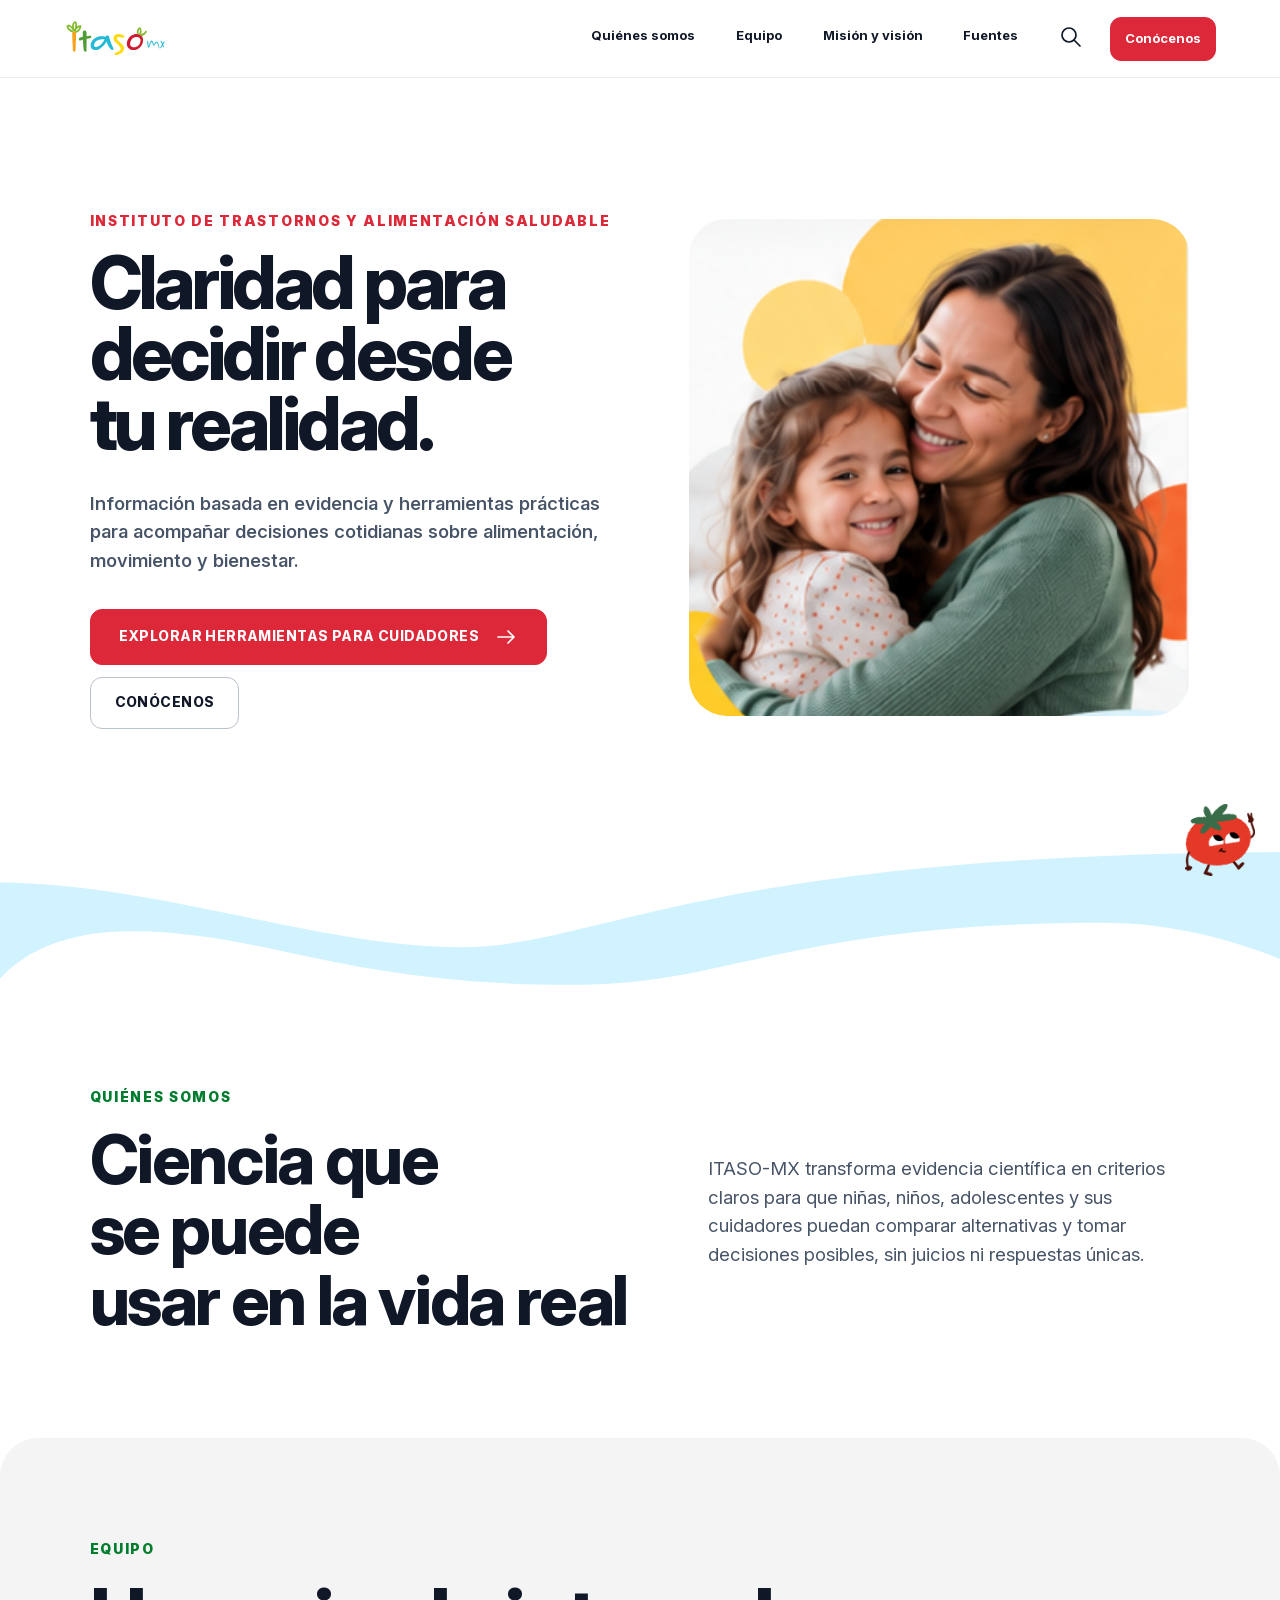
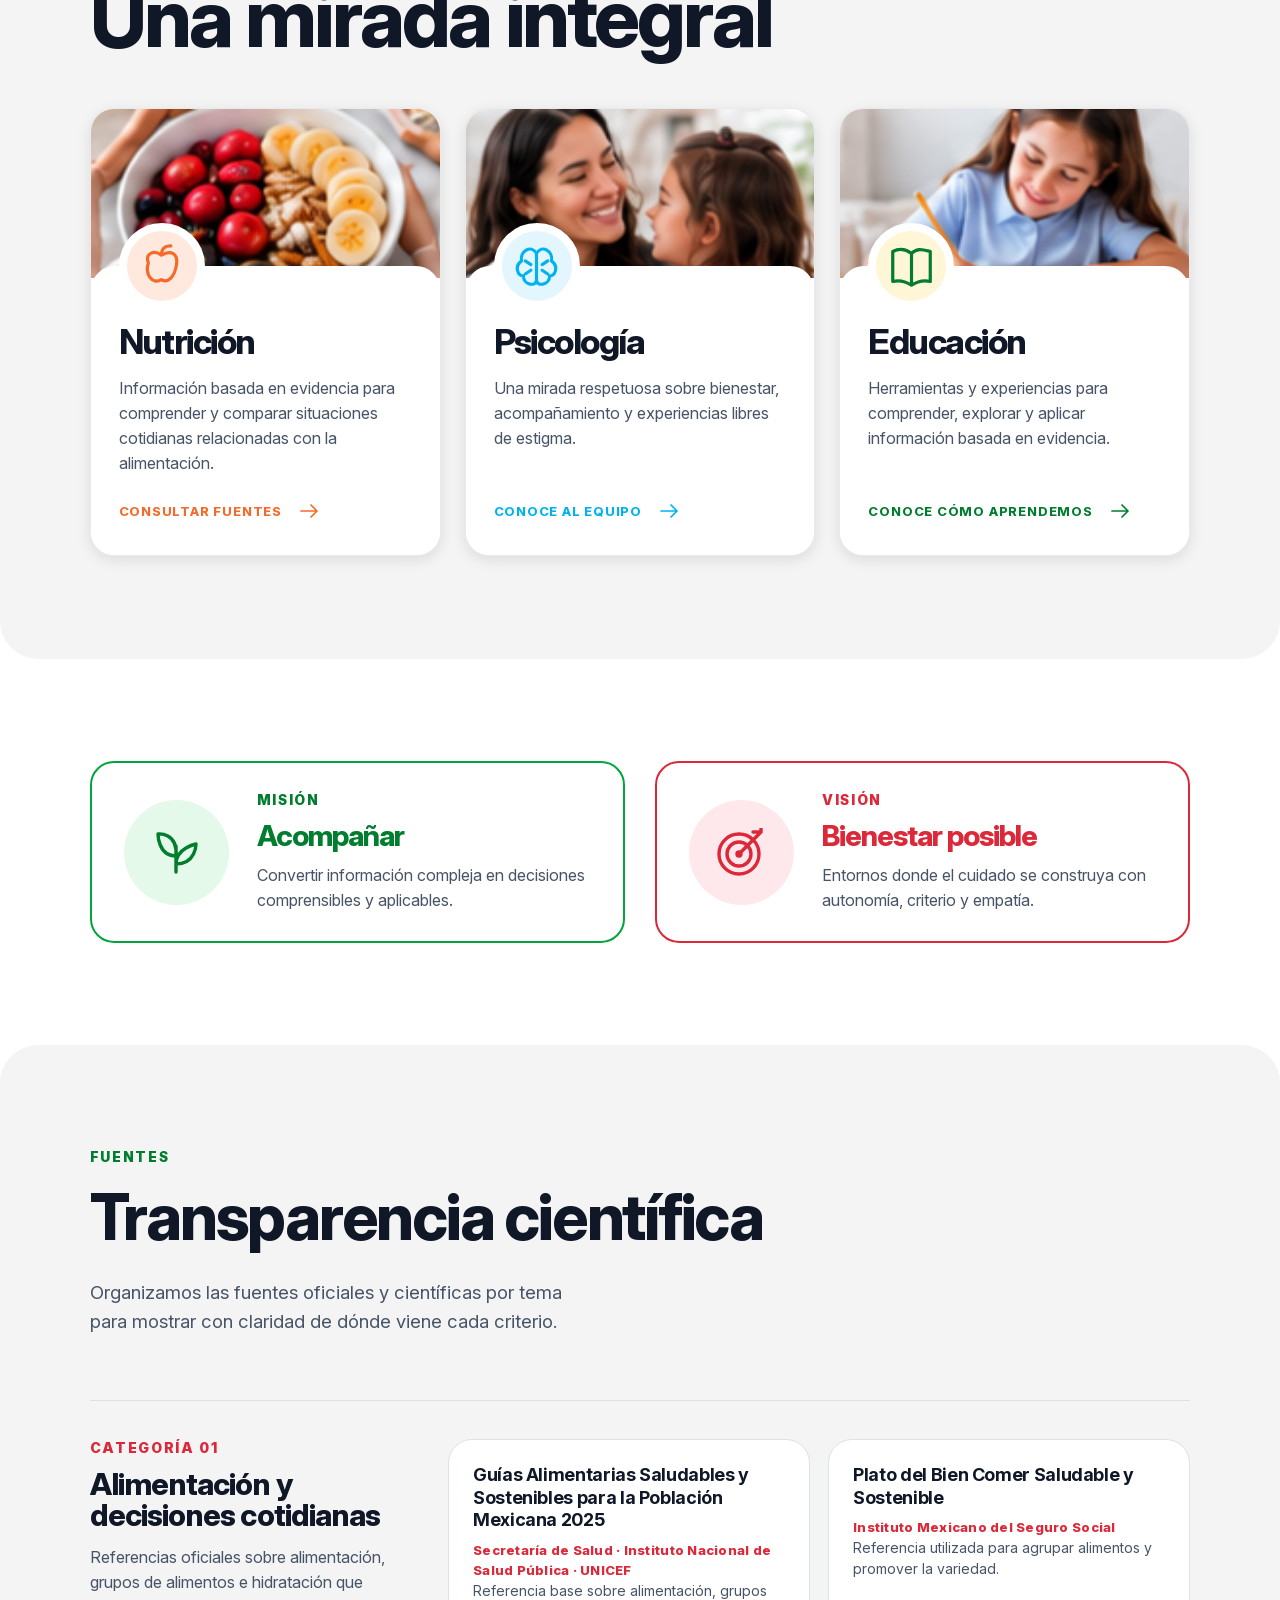
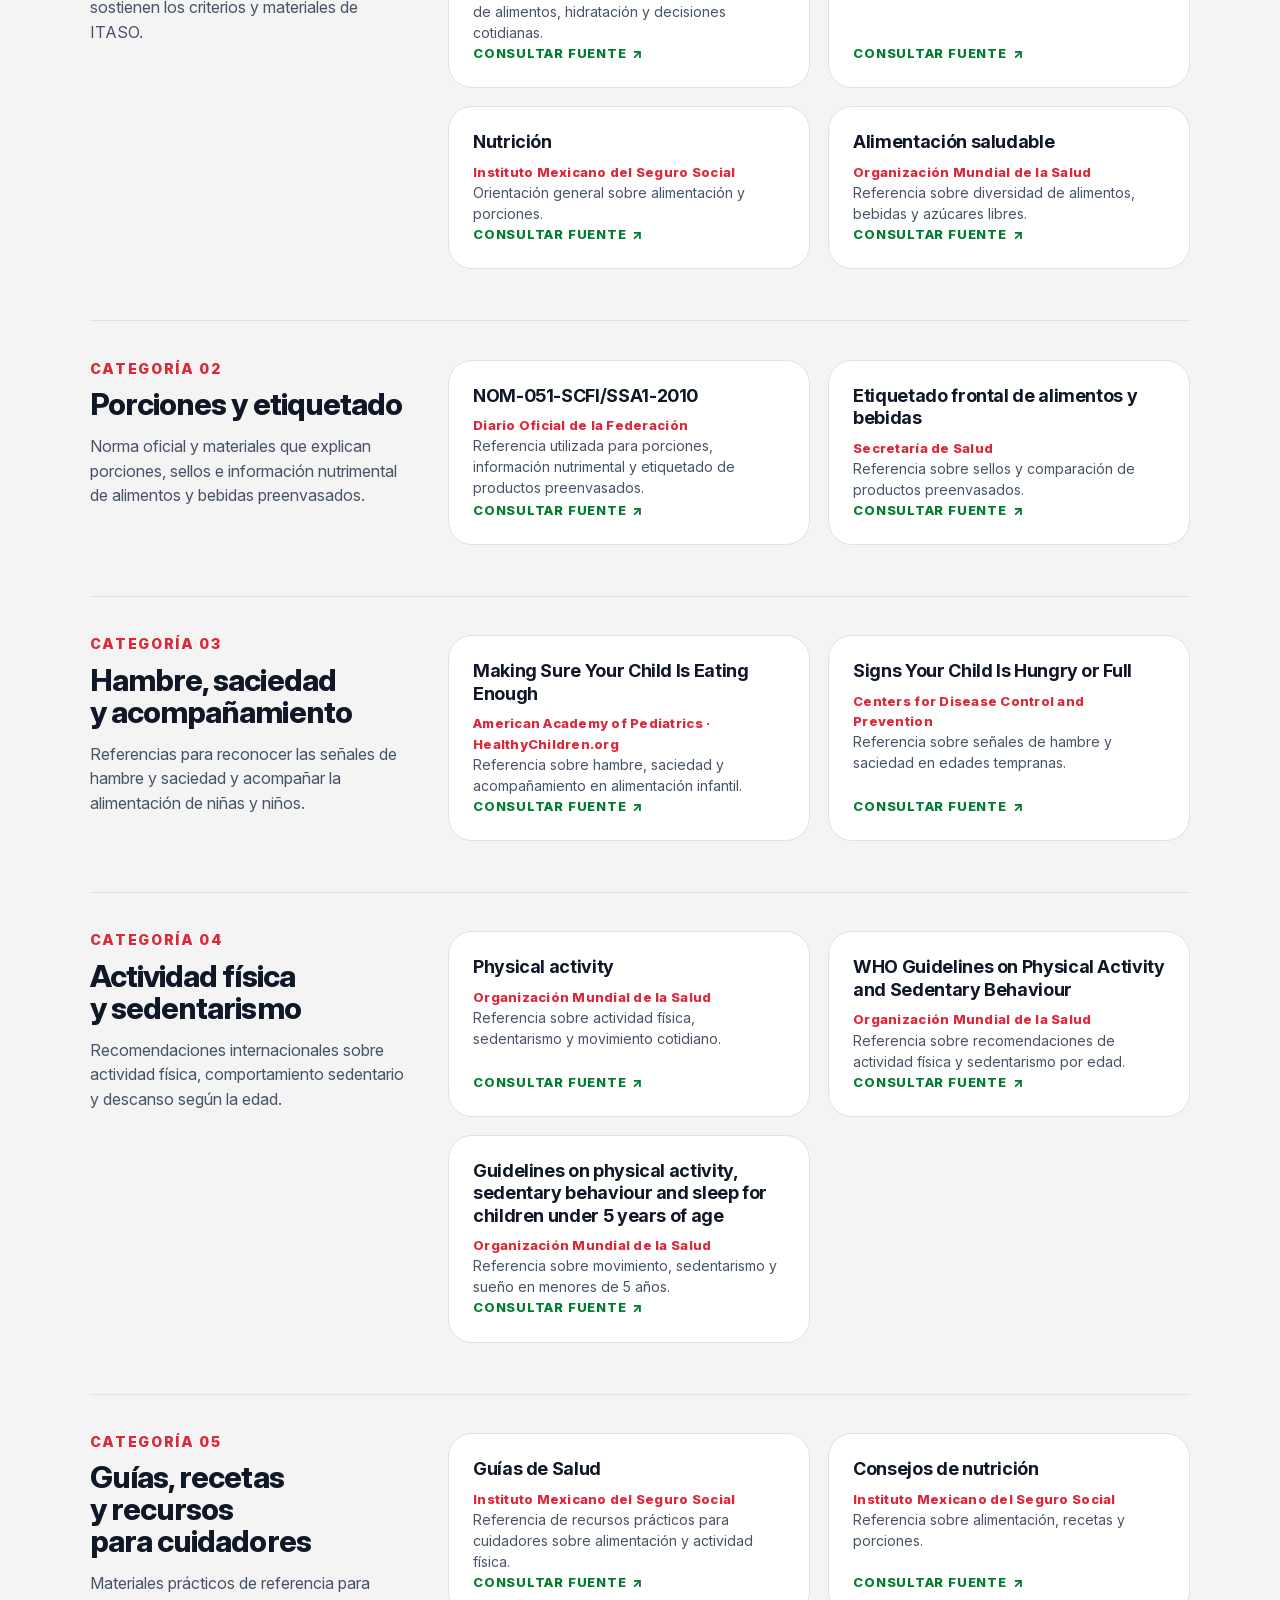
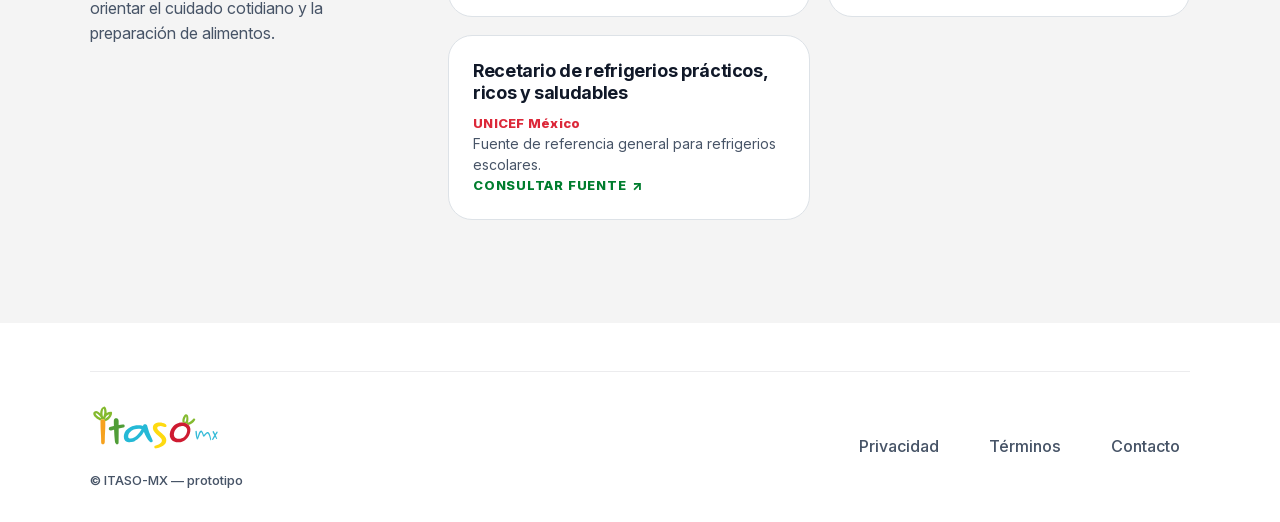
==== commit cb4b6c3b: "Add NNA access across Home and caregiver pages" ====
--- a/index.html
+++ b/index.html
@@ -29,6 +29,13 @@
   <button id="audience-trigger" class="audience-trigger" type="button">
     <span aria-hidden="true">↗</span> ¿Quién está usando la página?
   </button>
+
+  <a class="nna-access" href="https://alditow.github.io/ITASO-NNA/index.html" target="_blank" rel="noopener noreferrer" aria-label="Explorar la experiencia ITASO para niñas, niños y adolescentes" hidden>
+    <span class="nna-access__figure">
+      <img class="nna-access__img" src="assets/identity/itaso-nna-access.png" alt="" width="72" height="72">
+      <span class="nna-access__tooltip" role="tooltip">Incluye a los pequeños en la experiencia</span>
+    </span>
+  </a>
 
   <div id="audience-modal" class="modal" aria-hidden="true">
     <div class="modal-backdrop" data-close-modal></div>
--- a/css/styles.css
+++ b/css/styles.css
@@ -74,6 +74,19 @@
 .tag { display: inline-block; margin: 0 5px 5px 0; padding: 4px 8px; border-radius: 999px; font-size: .82rem; }
 .site-footer { padding-inline:0; }
 .audience-trigger { position: fixed; z-index: 25; bottom: 18px; left: 18px; max-width: 270px; padding: 12px 16px; border-radius: 999px; color: white; font-weight: 800; cursor: pointer; }
+/* Acceso permanente a la experiencia NNA (Home y cuidadores). Elemento global único. */
+.nna-access { position: fixed; z-index: 30; right: 24px; bottom: 24px; display: inline-flex; align-items: center; width: 72px; height: 72px; text-decoration: none; }
+.nna-access[hidden] { display: none; }
+.nna-access__figure { position: relative; display: grid; place-items: center; width: 72px; height: 72px; border-radius: 50%; transition: transform .2s ease; }
+.nna-access__img { display: block; width: auto; height: auto; max-width: 72px; max-height: 72px; object-fit: contain; }
+.nna-access:hover .nna-access__figure,
+.nna-access:focus-visible .nna-access__figure { transform: translateY(-3px) scale(1.04); }
+.nna-access:focus-visible { outline: 3px solid var(--itaso-blue); outline-offset: 4px; border-radius: 50%; }
+.nna-access__tooltip { position: absolute; right: calc(100% + 14px); top: 50%; width: max-content; max-width: 230px; padding: 10px 14px; border: 1px solid var(--line); border-radius: 14px; background: #fff; color: var(--ink); font: 600 14px/1.35 var(--font-body); box-shadow: 0 8px 24px rgba(16,24,40,.14); opacity: 0; visibility: hidden; transform: translateY(-50%) translateX(6px); transition: opacity .18s ease, transform .18s ease, visibility .18s; pointer-events: none; }
+.nna-access:hover .nna-access__tooltip,
+.nna-access:focus-visible .nna-access__tooltip { opacity: 1; visibility: visible; transform: translateY(-50%) translateX(0); }
+@media (max-width: 1024px) { .nna-access { width: 64px; height: 64px; } .nna-access__figure { width: 64px; height: 64px; } .nna-access__img { max-width: 64px; max-height: 64px; } }
+@media (max-width: 679px) { .nna-access { right: 16px; bottom: 16px; width: 58px; height: 58px; } .nna-access__figure { width: 58px; height: 58px; } .nna-access__img { max-width: 58px; max-height: 58px; } .nna-access__tooltip { max-width: 190px; font-size: 13px; } }
 .modal { position: fixed; z-index: 200; inset: 0; display: none; place-items: center; padding: 20px; }
 .modal.open { display: grid; animation: fade .18s ease both; }
 .modal.closing { display: grid; animation: fade .18s reverse both; }
